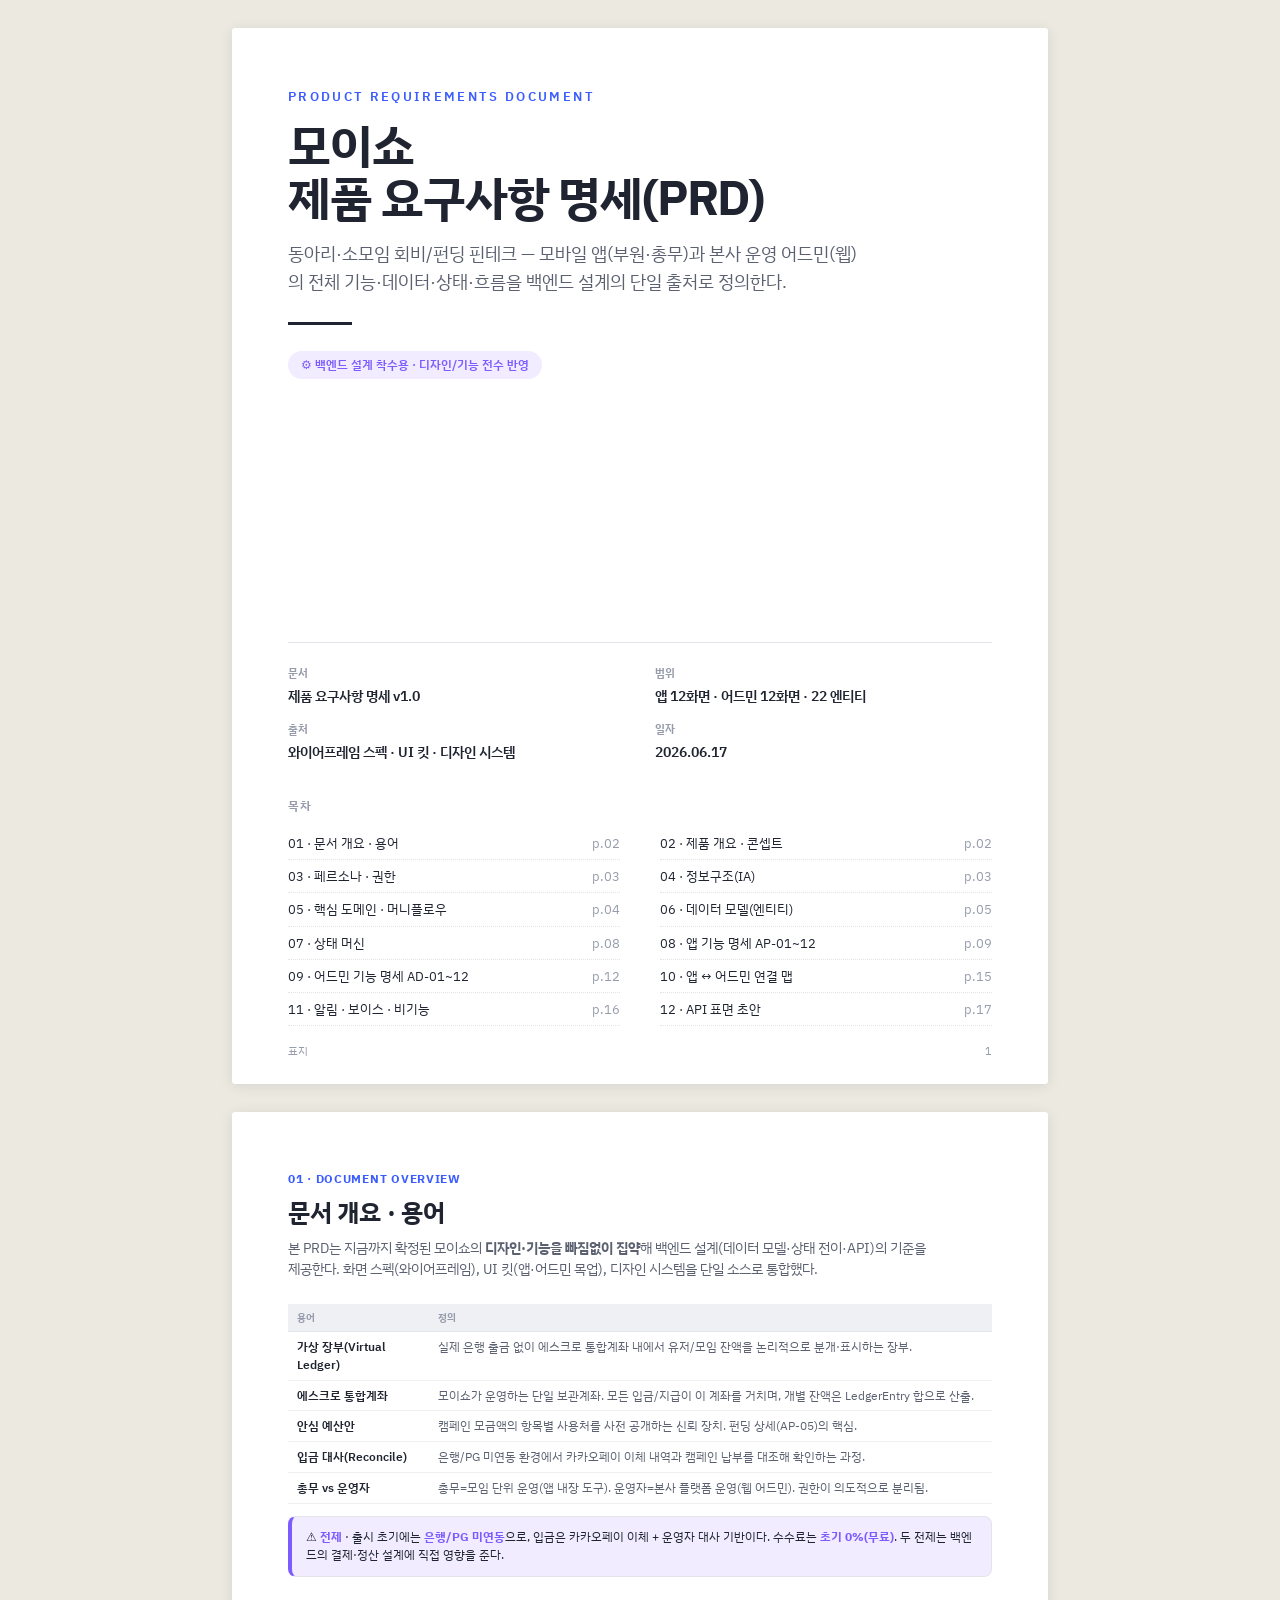
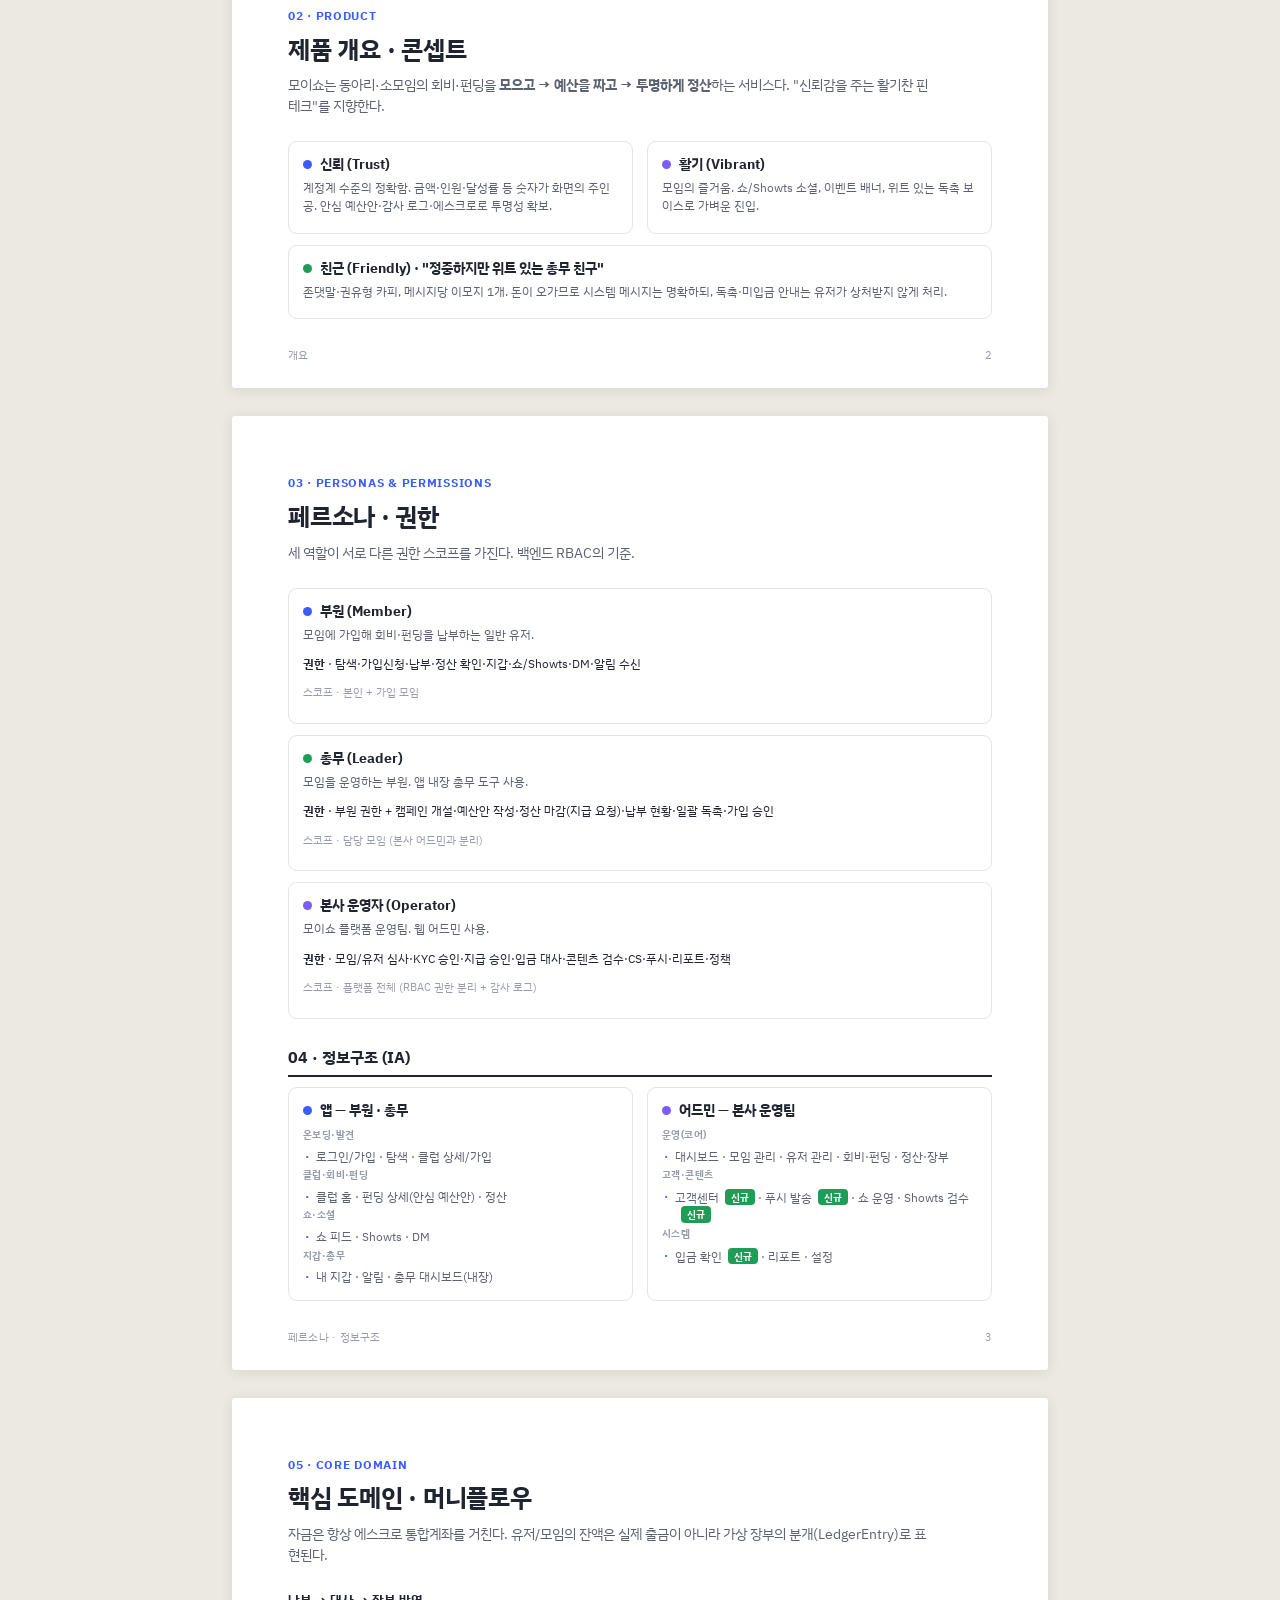
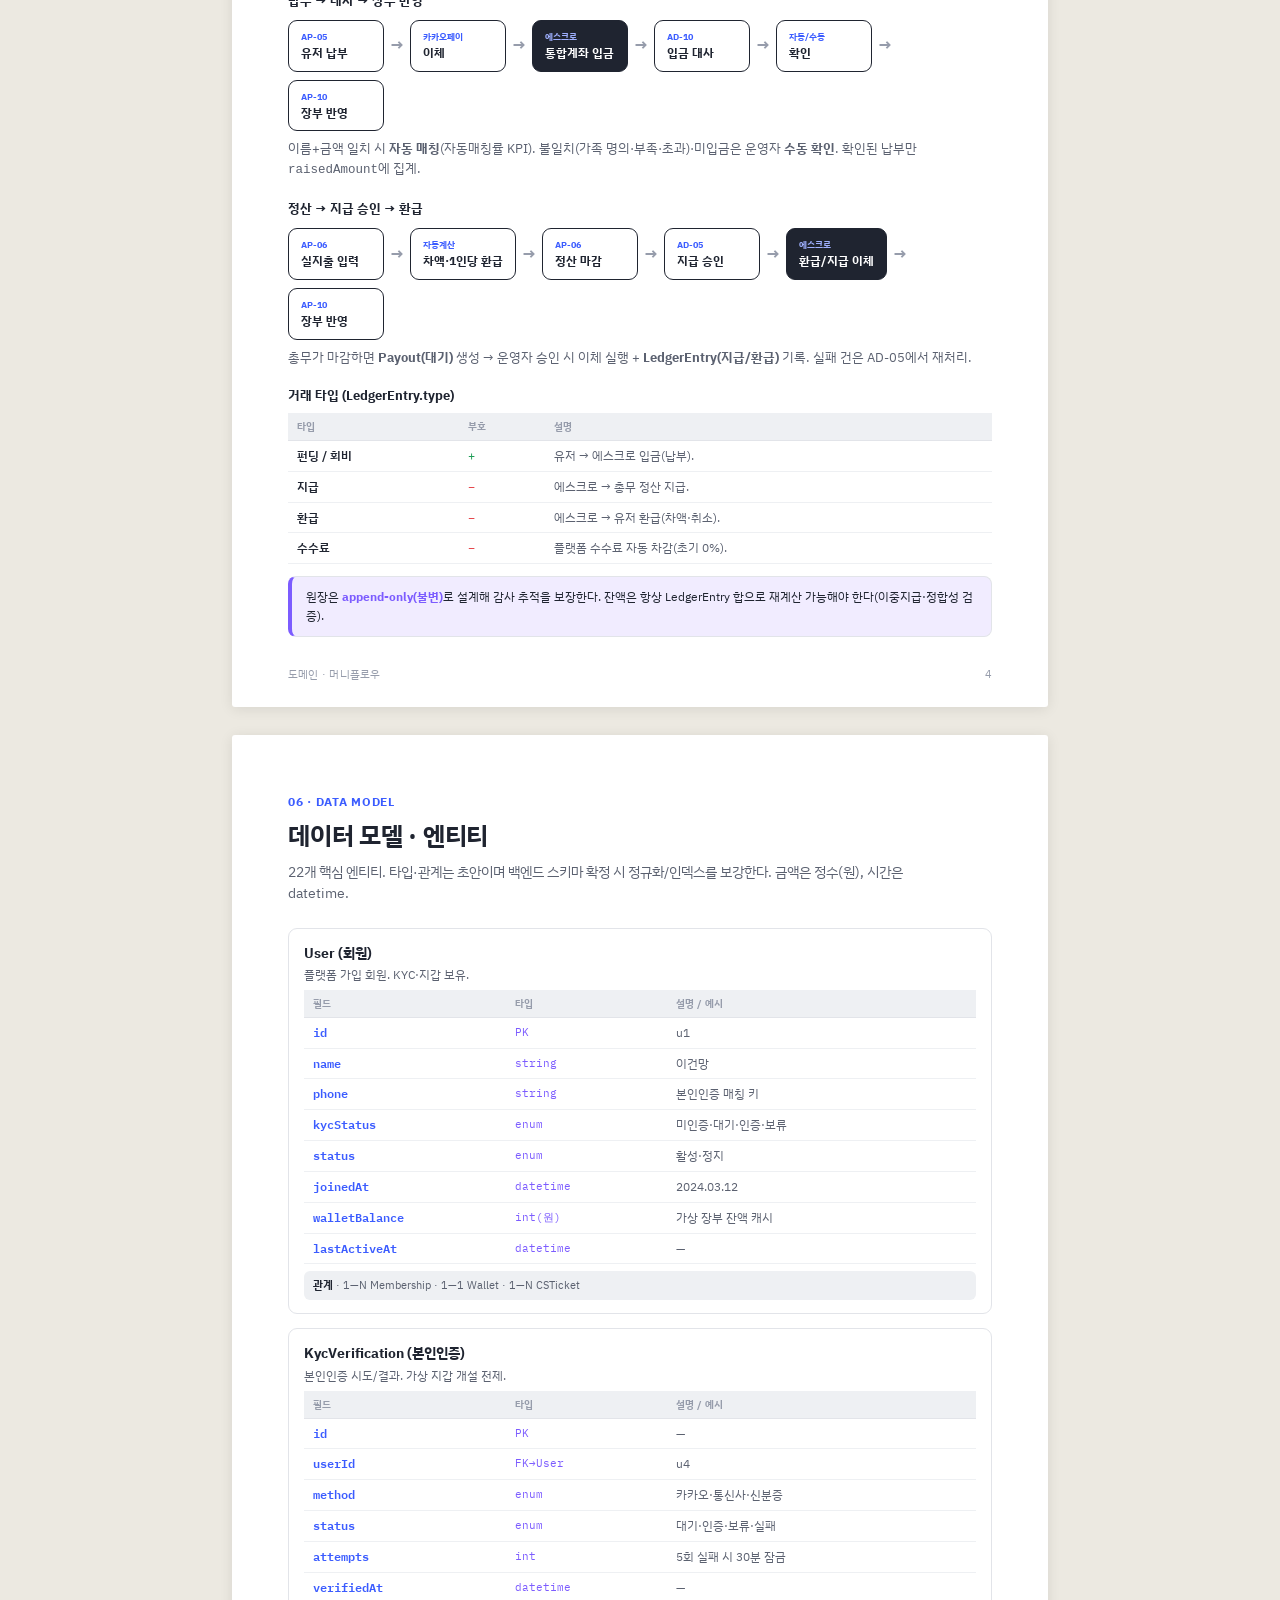
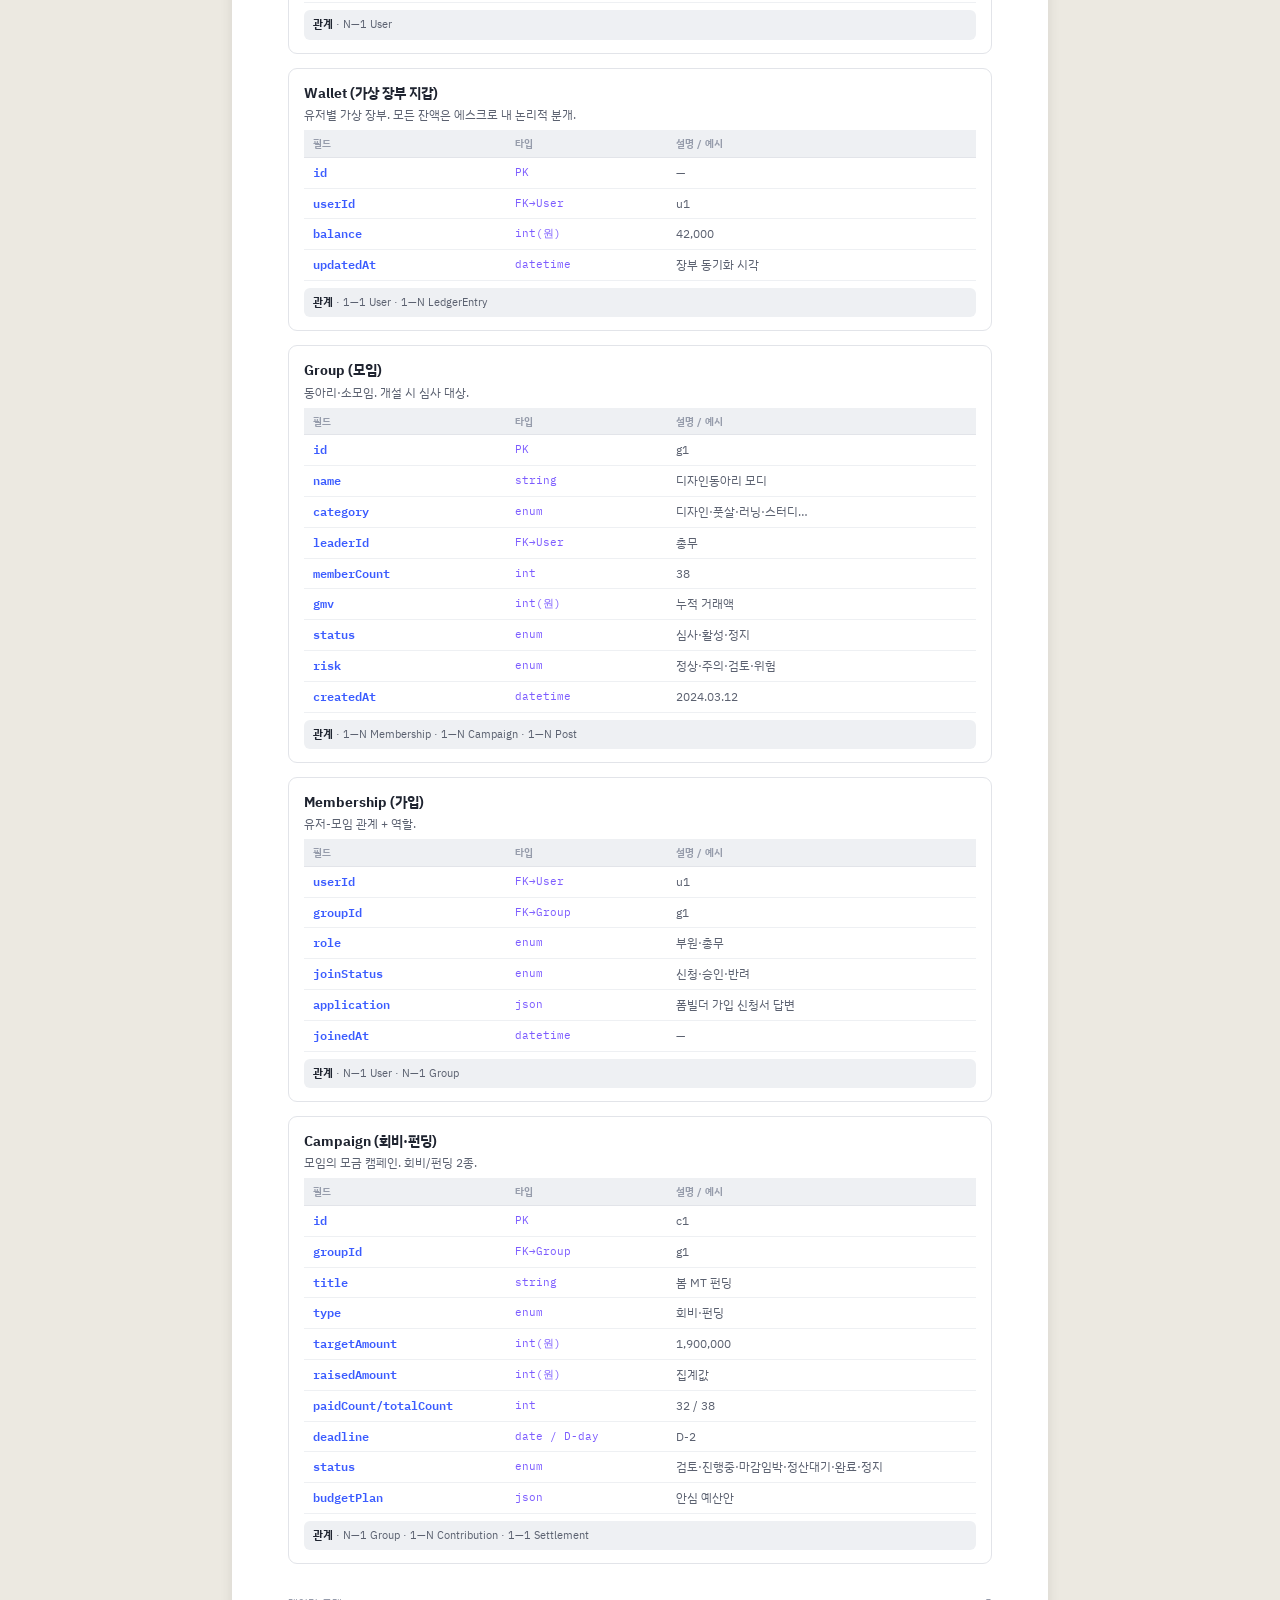
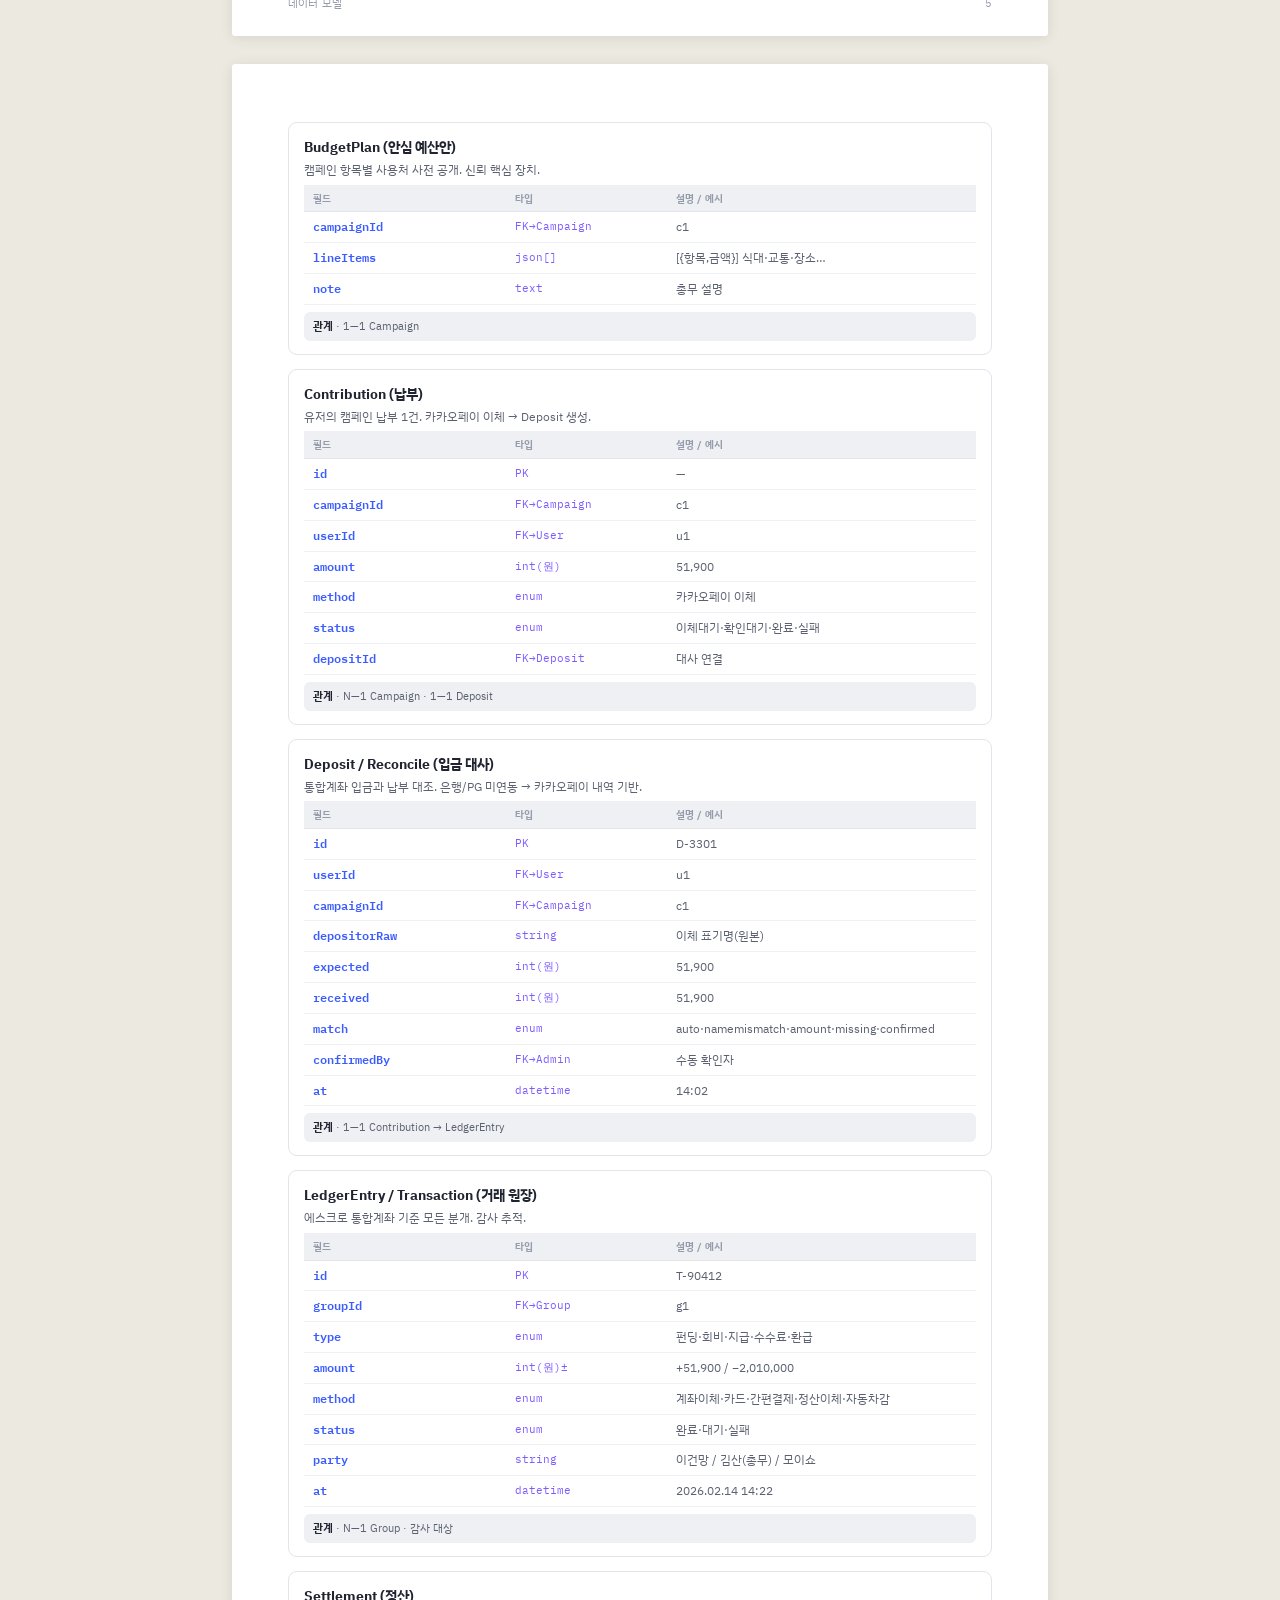
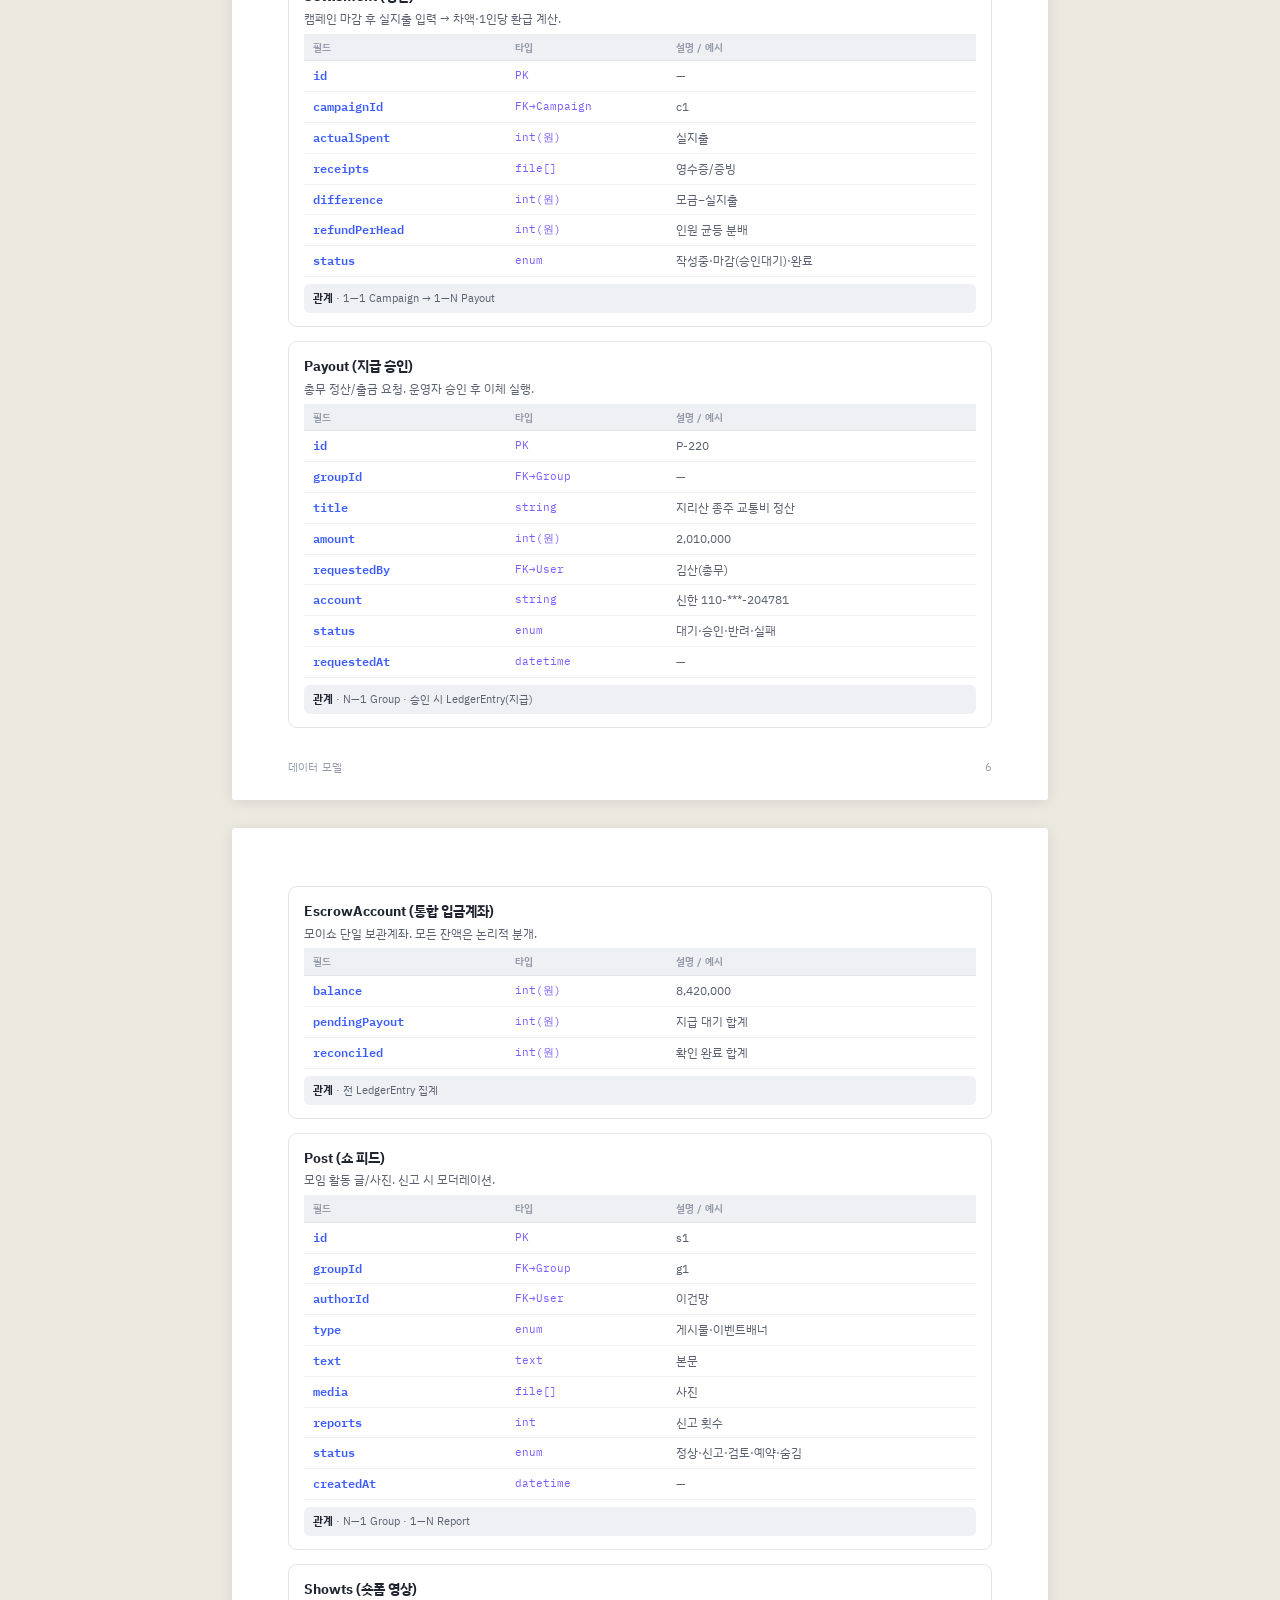
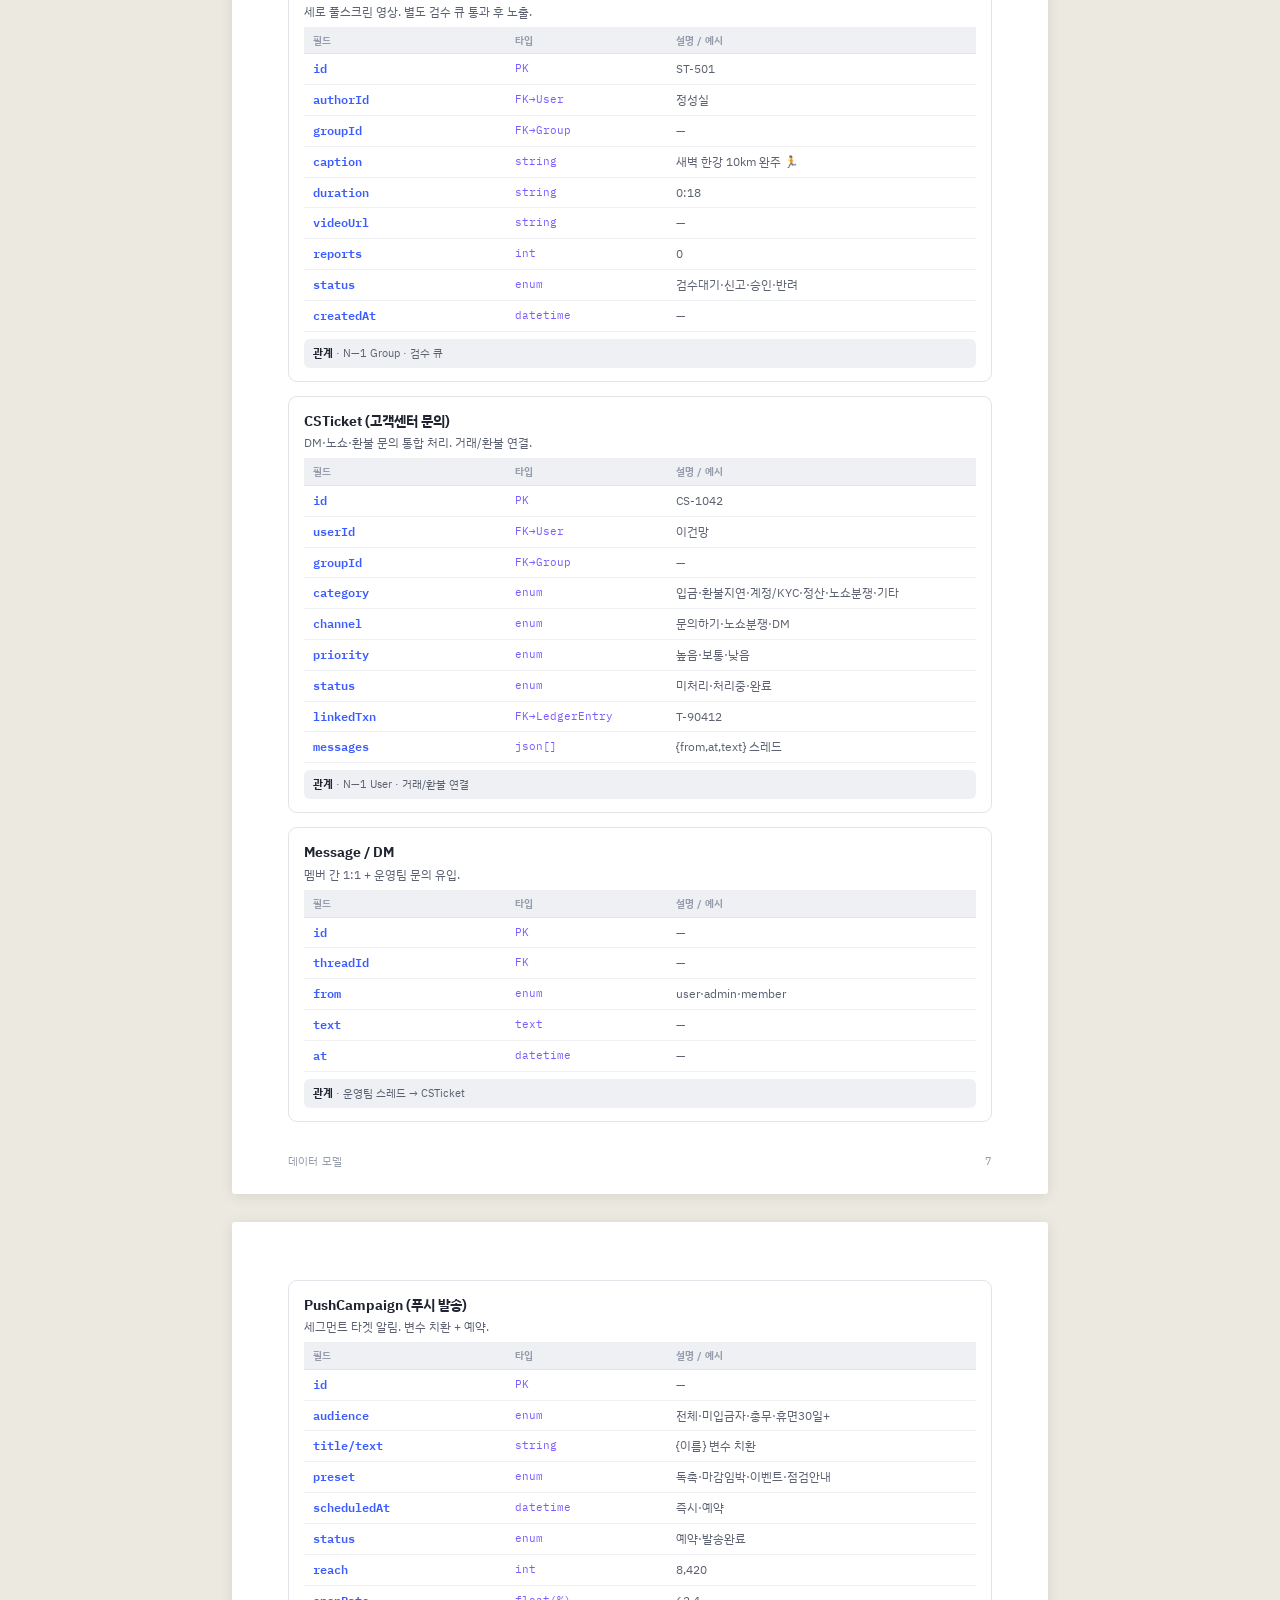
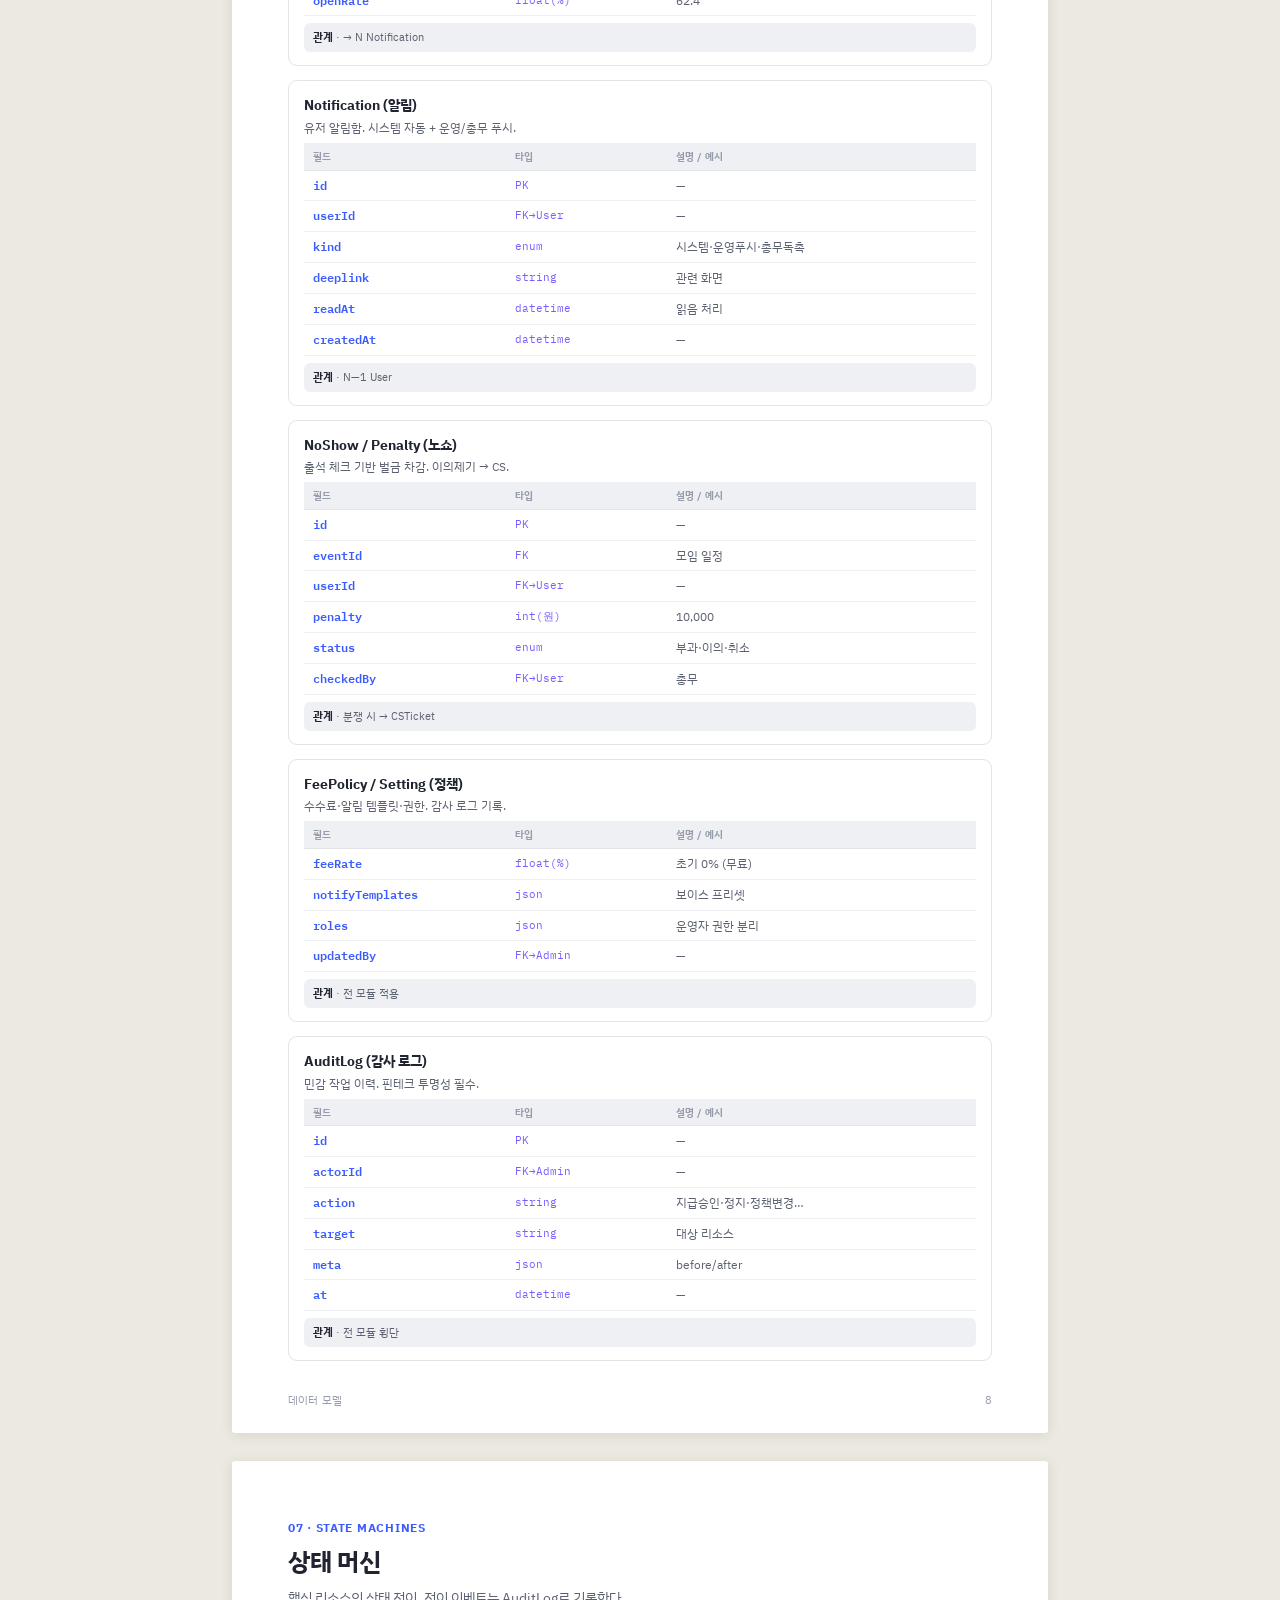
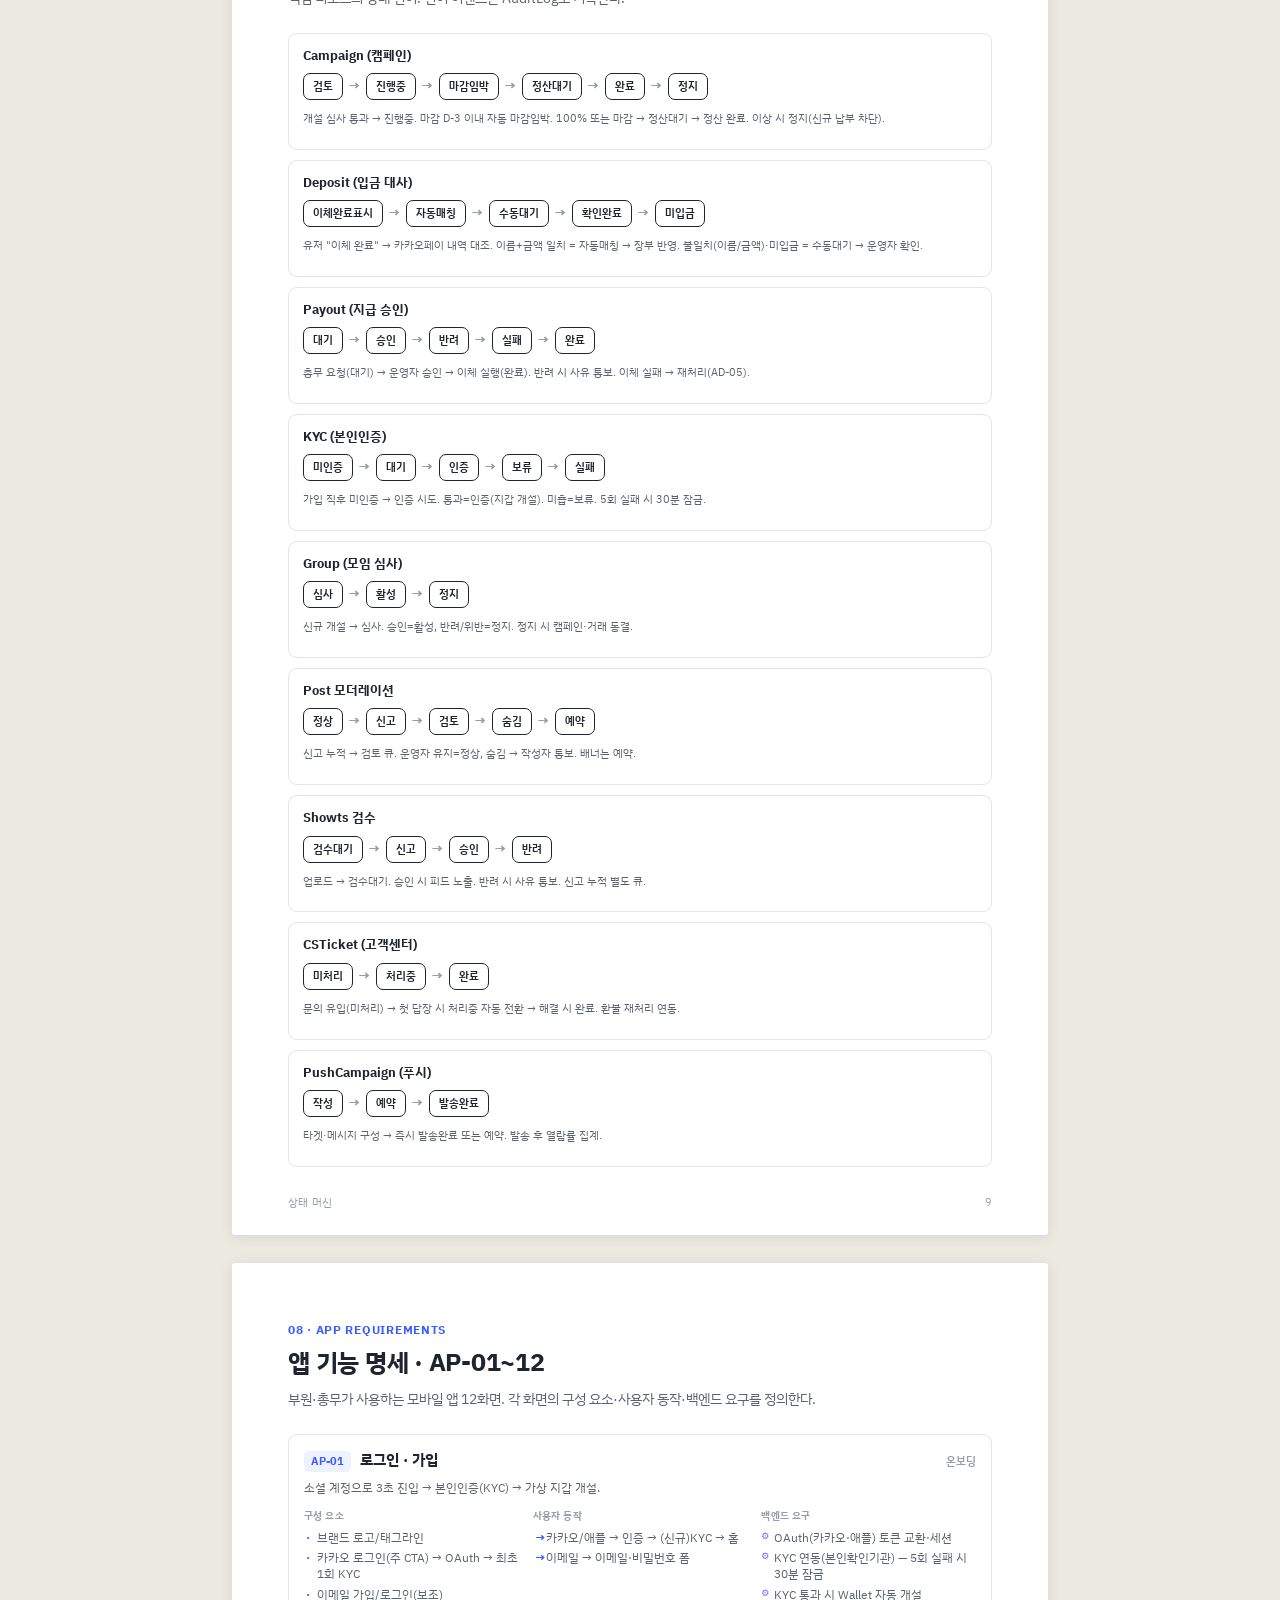
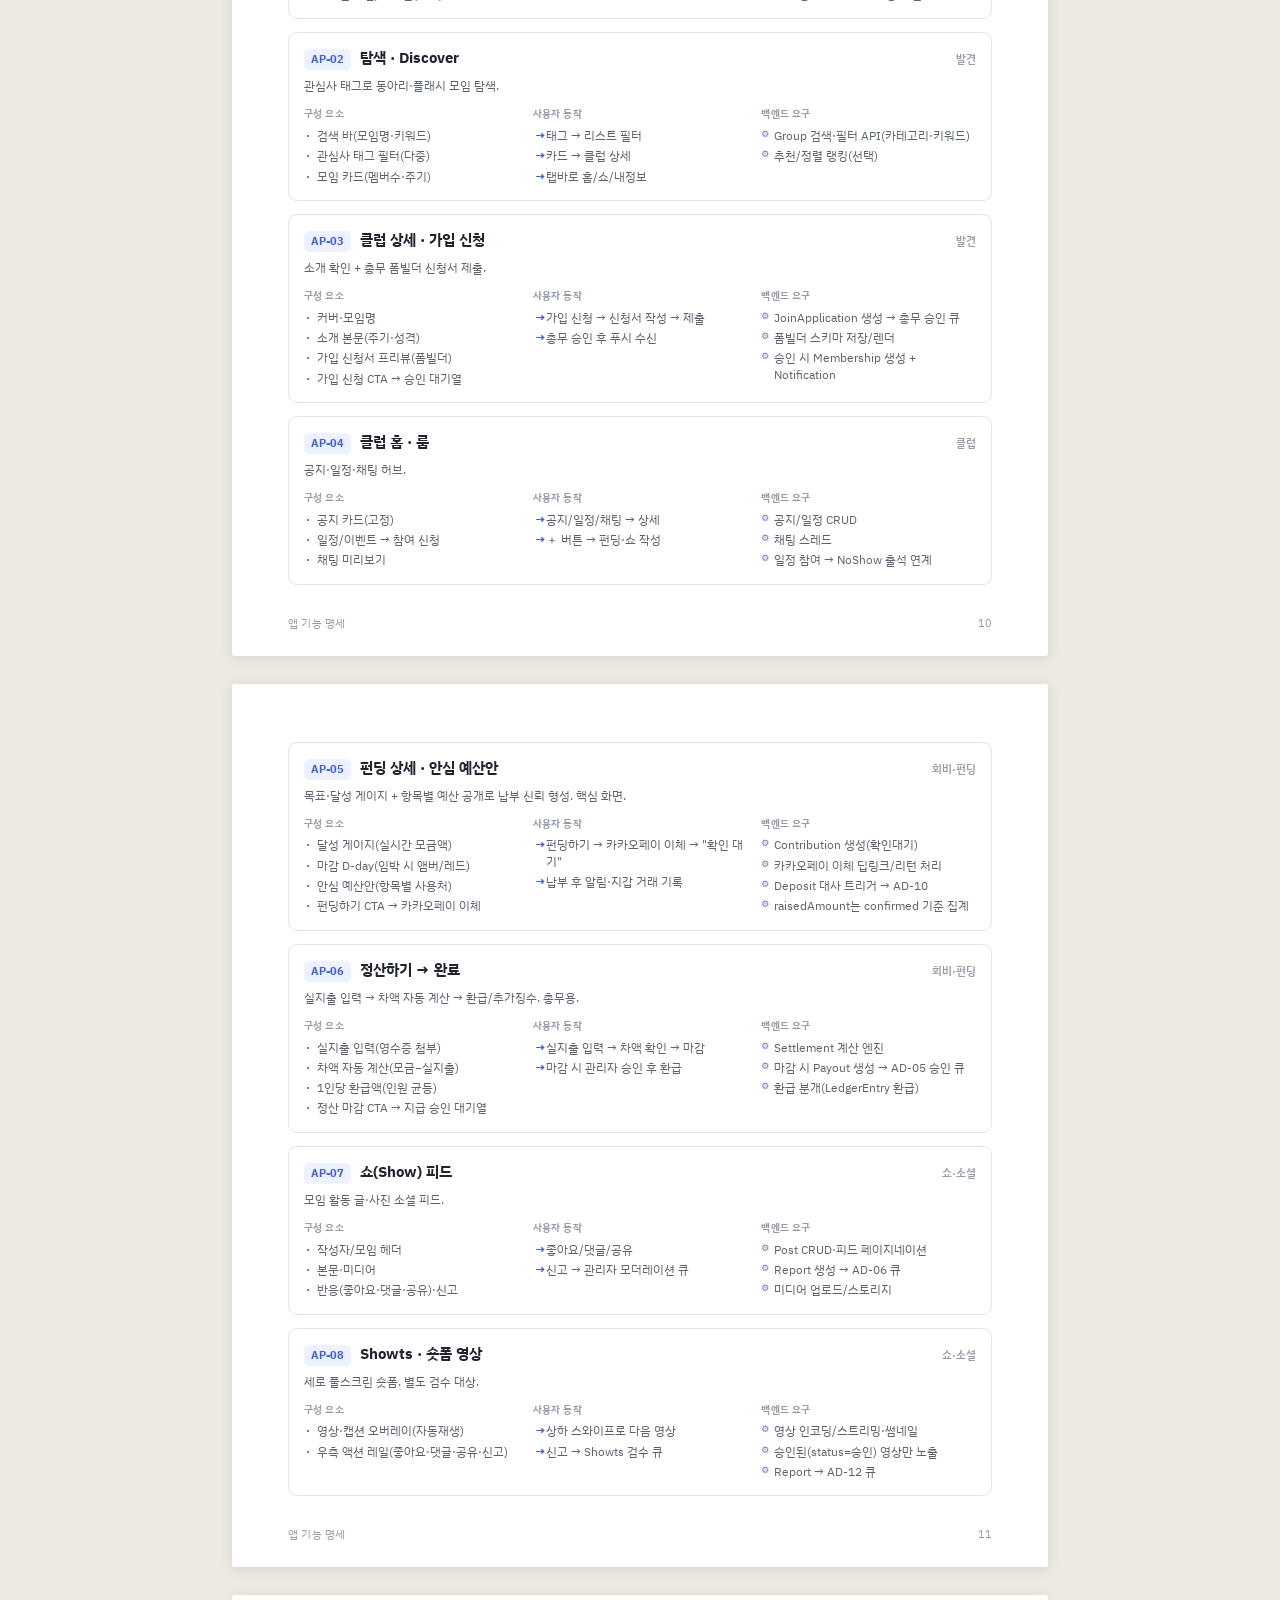
==== docs/01_PRD.html @ 8eb5d97e "chore: initial design handoff package for 모이쇼 - 디자인 토큰, 프로토타입(app/admin), spec - 설계 문서 5종 (PRD, 데이터정" ====
<!DOCTYPE html><html lang="ko"><head><meta charset="utf-8"><meta name="viewport" content="width=device-width, initial-scale=1"><title>모이쇼 — 제품 요구사항 명세(PRD)</title><link rel="preconnect" href="https://fonts.googleapis.com"><link rel="preconnect" href="https://fonts.gstatic.com" crossorigin><link href="https://fonts.googleapis.com/css2?family=IBM+Plex+Sans+KR:wght@400;500;600;700&family=IBM+Plex+Mono:wght@500;600&display=swap" rel="stylesheet"><style>
:root{--ink:#1f2430;--mut:#5b6170;--faint:#969cab;--line:#e2e4e9;--line2:#eef0f3;--paper:#ece9e1;--white:#fff;--ac:#3b5cff;--acsoft:#eef1ff;--pp:#7c5cff;--ppsoft:#f1ecff;--ok:#1f9d57;--oksoft:#e7f6ee;--warn:#c47f00;--warnsoft:#fdf3e2;--dang:#e5484d;--dangsoft:#fdecec;}
*{box-sizing:border-box;}
html,body{margin:0;}
body{background:var(--paper);color:var(--ink);font-family:"IBM Plex Sans KR",system-ui,sans-serif;-webkit-font-smoothing:antialiased;line-height:1.55;font-size:13.5px;}
.page{width:816px;margin:28px auto;background:var(--white);box-shadow:0 2px 14px rgba(0,0,0,.09);border-radius:3px;padding:58px 56px;position:relative;}
.pg-foot{position:absolute;bottom:24px;left:56px;font-size:11px;color:var(--faint);letter-spacing:.02em;}
.pg-num{position:absolute;bottom:24px;right:56px;font-size:11px;color:var(--faint);}
/* cover */
.cover{display:flex;flex-direction:column;min-height:940px;}
.cover .tagline{font-size:13px;letter-spacing:.18em;color:var(--ac);font-weight:600;text-transform:uppercase;}
.cover h1{font-size:48px;line-height:1.08;margin:14px 0 0;letter-spacing:-.025em;font-weight:700;}
.cover .sub{font-size:18px;color:var(--mut);margin-top:16px;max-width:580px;}
.cover .rule{height:3px;width:64px;background:var(--ink);margin:26px 0;}
.cover .pill{display:inline-flex;gap:7px;align-items:center;font-size:12px;font-weight:600;color:var(--pp);background:var(--ppsoft);border-radius:99px;padding:5px 13px;width:fit-content;}
.cover .meta{margin-top:auto;display:grid;grid-template-columns:repeat(2,1fr);gap:14px 30px;border-top:1px solid var(--line);padding-top:22px;}
.cover .meta b{display:block;font-size:11px;letter-spacing:.04em;color:var(--faint);text-transform:uppercase;margin-bottom:3px;}
.cover .meta span{font-size:14px;font-weight:600;}
.toc{margin-top:34px;}
.toc h3{font-size:12px;letter-spacing:.05em;text-transform:uppercase;color:var(--faint);margin:0 0 12px;}
.toc ol{margin:0;padding:0;list-style:none;display:grid;grid-template-columns:1fr 1fr;gap:0 40px;}
.toc li{display:flex;justify-content:space-between;gap:8px;padding:6px 0;border-bottom:1px dotted var(--line);font-size:13px;}
.toc li span:last-child{color:var(--faint);}
/* sections */
.doc-h{font-size:12px;letter-spacing:.06em;text-transform:uppercase;color:var(--ac);font-weight:700;margin:0 0 4px;}
.doc-t{font-size:25px;font-weight:700;margin:0 0 7px;letter-spacing:-.01em;}
.doc-lead{font-size:13.5px;color:var(--mut);margin:0 0 24px;max-width:640px;}
h2.sec{font-size:16px;font-weight:700;margin:26px 0 10px;padding-bottom:6px;border-bottom:2px solid var(--ink);}
h3.sub{font-size:13px;font-weight:700;margin:18px 0 8px;color:var(--ink);}
p.note{font-size:12.5px;color:var(--mut);margin:8px 0;}
.divider{border:none;border-top:1px solid var(--line);margin:0 0 24px;}
/* tables */
table{width:100%;border-collapse:collapse;font-size:11.5px;margin:8px 0 4px;}
th{background:var(--line2);color:var(--faint);font-size:9.5px;text-transform:uppercase;letter-spacing:.04em;text-align:left;padding:6px 9px;font-weight:700;border-bottom:1px solid var(--line);}
td{padding:6px 9px;border-bottom:1px solid var(--line2);color:var(--mut);vertical-align:top;}
td b{color:var(--ink);font-weight:600;}
td.k{font-family:"IBM Plex Mono","SFMono-Regular",monospace;color:var(--ac);font-weight:600;white-space:nowrap;}
td.ty{font-family:"IBM Plex Mono",monospace;color:var(--pp);font-size:10.5px;white-space:nowrap;}
/* entity card */
.ent{border:1px solid var(--line);border-radius:9px;padding:13px 15px;margin-bottom:14px;break-inside:avoid;}
.ent-h{display:flex;align-items:baseline;gap:9px;margin-bottom:3px;}
.ent-h h4{margin:0;font-size:14px;font-weight:700;}
.ent-d{font-size:11.5px;color:var(--mut);margin:0 0 6px;}
.ent table{margin:4px 0 0;}
.ent .rel{font-size:11px;color:var(--mut);margin-top:7px;background:var(--line2);border-radius:6px;padding:6px 9px;}
.ent .rel b{color:var(--ink);}
/* screen spec */
.scr{border:1px solid var(--line);border-radius:9px;padding:13px 15px;margin-bottom:13px;break-inside:avoid;}
.scr-h{display:flex;align-items:baseline;gap:9px;flex-wrap:wrap;}
.scr-id{font-size:11px;font-weight:700;color:var(--ac);background:var(--acsoft);border-radius:5px;padding:2px 7px;white-space:nowrap;}
.scr-id.ad{color:var(--pp);background:var(--ppsoft);}
.scr-h h4{margin:0;font-size:15px;font-weight:700;}
.scr-grp{font-size:10.5px;color:var(--faint);font-weight:600;margin-left:auto;}
.scr-grp.new{color:#fff;background:var(--ok);border-radius:4px;padding:1px 6px;}
.scr-p{font-size:12px;color:var(--mut);margin:7px 0 11px;line-height:1.5;}
.scr-cols{display:grid;grid-template-columns:1fr 1fr;gap:14px;}
.scr-cols.three{grid-template-columns:1fr 1fr 1fr;}
.scr-lab{font-size:9.5px;font-weight:700;letter-spacing:.04em;text-transform:uppercase;color:var(--faint);margin:0 0 5px;}
ul.tight{margin:0;padding:0;list-style:none;}
ul.tight li{font-size:11.5px;color:var(--mut);padding:2px 0 2px 13px;position:relative;line-height:1.42;}
ul.tight li::before{content:"·";position:absolute;left:2px;color:var(--ac);font-weight:700;}
ul.tight.be li::before{content:"⚙";left:0;font-size:9px;color:var(--pp);}
ul.tight.act li::before{content:"→";color:var(--ac);font-weight:700;}
/* persona / machine */
.pcard{border:1px solid var(--line);border-radius:9px;padding:12px 14px;margin-bottom:11px;break-inside:avoid;}
.pcard h4{margin:0 0 4px;font-size:13.5px;display:flex;align-items:center;gap:8px;}
.pcard h4 .dot{width:9px;height:9px;border-radius:50%;}
.pcard .who{font-size:11.5px;color:var(--mut);margin:0 0 6px;}
.pcard .can{font-size:11.5px;color:var(--ink);}
.pcard .scope{font-size:10.5px;color:var(--faint);margin-top:4px;}
.mac{border:1px solid var(--line);border-radius:9px;padding:11px 14px;margin-bottom:10px;break-inside:avoid;}
.mac h4{margin:0 0 8px;font-size:13px;}
.states{display:flex;flex-wrap:wrap;align-items:center;gap:5px;margin-bottom:7px;}
.state{font-size:11px;font-weight:600;border:1.5px solid var(--ink);border-radius:7px;padding:4px 9px;background:#fff;}
.arr{color:var(--faint);font-weight:700;}
.mac .mn{font-size:11px;color:var(--mut);line-height:1.45;}
/* money flow */
.flow{display:flex;flex-wrap:wrap;align-items:stretch;gap:8px 0;margin:10px 0 6px;}
.fstep{border:1.5px solid var(--ink);border-radius:9px;padding:9px 12px;min-width:96px;background:#fff;display:flex;flex-direction:column;justify-content:center;}
.fstep .fl{font-size:9px;color:var(--ac);font-weight:700;}
.fstep b{font-size:11.5px;}
.fstep.acc{background:var(--ink);color:#fff;}.fstep.acc .fl{color:#9fb0ff;}
.farr{display:flex;align-items:center;color:var(--faint);font-size:16px;padding:0 6px;font-weight:700;}
/* conn map */
.conn{display:grid;grid-template-columns:1fr 64px 1fr;align-items:center;gap:7px;margin-bottom:8px;}
.conn-a,.conn-b{border:1.5px solid var(--ink);border-radius:8px;padding:9px 11px;font-size:11.5px;font-weight:600;}
.conn-a{border-left:5px solid var(--ac);}.conn-b{border-left:5px solid var(--pp);}
.conn-x{text-align:center;color:var(--faint);font-weight:700;font-size:11px;}
.conn-note{grid-column:1/-1;font-size:10px;color:var(--faint);margin:-4px 0 4px 4px;}
.cols2{columns:2;column-gap:26px;}
.api{font-family:"IBM Plex Mono",monospace;font-size:11px;}
.api .m{display:inline-block;font-weight:700;width:46px;}
.api .get{color:var(--ok);}.api .post{color:var(--ac);}.api .patch{color:var(--warn);}.api .del{color:var(--dang);}
.callout{border:1px solid var(--line);border-left:4px solid var(--pp);background:var(--ppsoft);border-radius:8px;padding:11px 14px;font-size:12px;color:var(--ink);margin:12px 0;}
.callout b{color:var(--pp);}
.tag{display:inline-block;font-size:10px;font-weight:700;color:#fff;background:var(--ok);border-radius:4px;padding:1px 6px;margin-left:6px;vertical-align:1px;}
@media print{body{background:none;}.page{width:auto;margin:0;box-shadow:none;border-radius:0;padding:0;}.pg-foot,.pg-num{display:none;}.page+.page{break-before:page;}.ent,.scr,.pcard,.mac,.conn,tr{break-inside:avoid;}*{print-color-adjust:exact;-webkit-print-color-adjust:exact;}}
@page{margin:0.7in;}
</style></head><body><div class="page"><span class="pg-foot">표지</span><div class="cover">
<div class="tagline">Product Requirements Document</div>
<h1>모이쇼<br>제품 요구사항 명세(PRD)</h1>
<div class="sub">동아리·소모임 회비/펀딩 핀테크 — 모바일 앱(부원·총무)과 본사 운영 어드민(웹)의 전체 기능·데이터·상태·흐름을 백엔드 설계의 단일 출처로 정의한다.</div>
<div class="rule"></div>
<div class="pill">⚙ 백엔드 설계 착수용 · 디자인/기능 전수 반영</div>
<div class="meta">
<div><b>문서</b><span>제품 요구사항 명세 v1.0</span></div>
<div><b>범위</b><span>앱 12화면 · 어드민 12화면 · 22 엔티티</span></div>
<div><b>출처</b><span>와이어프레임 스펙 · UI 킷 · 디자인 시스템</span></div>
<div><b>일자</b><span>2026.06.17</span></div>
</div>
<div class="toc"><h3>목차</h3><ol>
<li><span>01 · 문서 개요 · 용어</span><span>p.02</span></li>
<li><span>02 · 제품 개요 · 콘셉트</span><span>p.02</span></li>
<li><span>03 · 페르소나 · 권한</span><span>p.03</span></li>
<li><span>04 · 정보구조(IA)</span><span>p.03</span></li>
<li><span>05 · 핵심 도메인 · 머니플로우</span><span>p.04</span></li>
<li><span>06 · 데이터 모델(엔티티)</span><span>p.05</span></li>
<li><span>07 · 상태 머신</span><span>p.08</span></li>
<li><span>08 · 앱 기능 명세 AP-01~12</span><span>p.09</span></li>
<li><span>09 · 어드민 기능 명세 AD-01~12</span><span>p.12</span></li>
<li><span>10 · 앱 ↔ 어드민 연결 맵</span><span>p.15</span></li>
<li><span>11 · 알림 · 보이스 · 비기능</span><span>p.16</span></li>
<li><span>12 · API 표면 초안</span><span>p.17</span></li>
</ol></div>
</div><span class="pg-num">1</span></div><div class="page"><span class="pg-foot">개요</span>
<div class="doc-h">01 · Document Overview</div><div class="doc-t">문서 개요 · 용어</div>
<p class="doc-lead">본 PRD는 지금까지 확정된 모이쇼의 <b>디자인·기능을 빠짐없이 집약</b>해 백엔드 설계(데이터 모델·상태 전이·API)의 기준을 제공한다. 화면 스펙(와이어프레임), UI 킷(앱·어드민 목업), 디자인 시스템을 단일 소스로 통합했다.</p>
<table><thead><tr><th style="width:20%">용어</th><th>정의</th></tr></thead><tbody>
<tr><td><b>가상 장부(Virtual Ledger)</b></td><td>실제 은행 출금 없이 에스크로 통합계좌 내에서 유저/모임 잔액을 논리적으로 분개·표시하는 장부.</td></tr>
<tr><td><b>에스크로 통합계좌</b></td><td>모이쇼가 운영하는 단일 보관계좌. 모든 입금/지급이 이 계좌를 거치며, 개별 잔액은 LedgerEntry 합으로 산출.</td></tr>
<tr><td><b>안심 예산안</b></td><td>캠페인 모금액의 항목별 사용처를 사전 공개하는 신뢰 장치. 펀딩 상세(AP-05)의 핵심.</td></tr>
<tr><td><b>입금 대사(Reconcile)</b></td><td>은행/PG 미연동 환경에서 카카오페이 이체 내역과 캠페인 납부를 대조해 확인하는 과정.</td></tr>
<tr><td><b>총무 vs 운영자</b></td><td>총무=모임 단위 운영(앱 내장 도구). 운영자=본사 플랫폼 운영(웹 어드민). 권한이 의도적으로 분리됨.</td></tr>
</tbody></table>
<div class="callout">⚠ <b>전제</b> · 출시 초기에는 <b>은행/PG 미연동</b>으로, 입금은 카카오페이 이체 + 운영자 대사 기반이다. 수수료는 <b>초기 0%(무료)</b>. 두 전제는 백엔드의 결제·정산 설계에 직접 영향을 준다.</div>

<div class="doc-h" style="margin-top:30px">02 · Product</div><div class="doc-t">제품 개요 · 콘셉트</div>
<p class="doc-lead">모이쇼는 동아리·소모임의 회비·펀딩을 <b>모으고 → 예산을 짜고 → 투명하게 정산</b>하는 서비스다. "신뢰감을 주는 활기찬 핀테크"를 지향한다.</p>
<div class="scr-cols">
<div class="pcard"><h4><span class="dot" style="background:var(--ac)"></span>신뢰 (Trust)</h4><p class="who">계정계 수준의 정확함. 금액·인원·달성률 등 숫자가 화면의 주인공. 안심 예산안·감사 로그·에스크로로 투명성 확보.</p></div>
<div class="pcard"><h4><span class="dot" style="background:var(--pp)"></span>활기 (Vibrant)</h4><p class="who">모임의 즐거움. 쇼/Showts 소셜, 이벤트 배너, 위트 있는 독촉 보이스로 가벼운 진입.</p></div>
</div>
<div class="pcard"><h4><span class="dot" style="background:var(--ok)"></span>친근 (Friendly) · "정중하지만 위트 있는 총무 친구"</h4><p class="who">존댓말·권유형 카피, 메시지당 이모지 1개. 돈이 오가므로 시스템 메시지는 명확하되, 독촉·미입금 안내는 유저가 상처받지 않게 처리.</p></div>
<span class="pg-num">2</span></div><div class="page"><span class="pg-foot">페르소나 · 정보구조</span>
<div class="doc-h">03 · Personas & Permissions</div><div class="doc-t">페르소나 · 권한</div>
<p class="doc-lead">세 역할이 서로 다른 권한 스코프를 가진다. 백엔드 RBAC의 기준.</p>
<div class="pcard"><h4><span class="dot" style="background:var(--ac)"></span>부원 (Member)</h4><p class="who">모임에 가입해 회비·펀딩을 납부하는 일반 유저.</p><p class="can"><b>권한</b> · 탐색·가입신청·납부·정산 확인·지갑·쇼/Showts·DM·알림 수신</p><p class="scope">스코프 · 본인 + 가입 모임</p></div><div class="pcard"><h4><span class="dot" style="background:var(--ok)"></span>총무 (Leader)</h4><p class="who">모임을 운영하는 부원. 앱 내장 총무 도구 사용.</p><p class="can"><b>권한</b> · 부원 권한 + 캠페인 개설·예산안 작성·정산 마감(지급 요청)·납부 현황·일괄 독촉·가입 승인</p><p class="scope">스코프 · 담당 모임 (본사 어드민과 분리)</p></div><div class="pcard"><h4><span class="dot" style="background:var(--pp)"></span>본사 운영자 (Operator)</h4><p class="who">모이쇼 플랫폼 운영팀. 웹 어드민 사용.</p><p class="can"><b>권한</b> · 모임/유저 심사·KYC 승인·지급 승인·입금 대사·콘텐츠 검수·CS·푸시·리포트·정책</p><p class="scope">스코프 · 플랫폼 전체 (RBAC 권한 분리 + 감사 로그)</p></div>

<h2 class="sec">04 · 정보구조 (IA)</h2>
<div class="scr-cols">
<div class="pcard"><h4><span class="dot" style="background:var(--ac)"></span>앱 — 부원 · 총무</h4>
<p class="scr-lab" style="margin-top:6px">온보딩·발견</p><ul class="tight"><li>로그인/가입 · 탐색 · 클럽 상세/가입</li></ul>
<p class="scr-lab">클럽·회비·펀딩</p><ul class="tight"><li>클럽 홈 · 펀딩 상세(안심 예산안) · 정산</li></ul>
<p class="scr-lab">쇼·소셜</p><ul class="tight"><li>쇼 피드 · Showts · DM</li></ul>
<p class="scr-lab">지갑·총무</p><ul class="tight"><li>내 지갑 · 알림 · 총무 대시보드(내장)</li></ul></div>
<div class="pcard"><h4><span class="dot" style="background:var(--pp)"></span>어드민 — 본사 운영팀</h4>
<p class="scr-lab" style="margin-top:6px">운영(코어)</p><ul class="tight"><li>대시보드 · 모임 관리 · 유저 관리 · 회비·펀딩 · 정산·장부</li></ul>
<p class="scr-lab">고객·콘텐츠</p><ul class="tight"><li>고객센터<span class="tag">신규</span> · 푸시 발송<span class="tag">신규</span> · 쇼 운영 · Showts 검수<span class="tag">신규</span></li></ul>
<p class="scr-lab">시스템</p><ul class="tight"><li>입금 확인<span class="tag">신규</span> · 리포트 · 설정</li></ul></div>
</div>
<span class="pg-num">3</span></div><div class="page"><span class="pg-foot">도메인 · 머니플로우</span>
<div class="doc-h">05 · Core Domain</div><div class="doc-t">핵심 도메인 · 머니플로우</div>
<p class="doc-lead">자금은 항상 에스크로 통합계좌를 거친다. 유저/모임의 잔액은 실제 출금이 아니라 가상 장부의 분개(LedgerEntry)로 표현된다.</p>
<h3 class="sub">납부 → 대사 → 장부 반영</h3>
<div class="flow">
<div class="fstep"><span class="fl">AP-05</span><b>유저 납부</b></div><div class="farr">→</div>
<div class="fstep"><span class="fl">카카오페이</span><b>이체</b></div><div class="farr">→</div>
<div class="fstep acc"><span class="fl">에스크로</span><b>통합계좌 입금</b></div><div class="farr">→</div>
<div class="fstep"><span class="fl">AD-10</span><b>입금 대사</b></div><div class="farr">→</div>
<div class="fstep"><span class="fl">자동/수동</span><b>확인</b></div><div class="farr">→</div>
<div class="fstep"><span class="fl">AP-10</span><b>장부 반영</b></div>
</div>
<p class="note">이름+금액 일치 시 <b>자동 매칭</b>(자동매칭률 KPI). 불일치(가족 명의·부족·초과)·미입금은 운영자 <b>수동 확인</b>. 확인된 납부만 <code>raisedAmount</code>에 집계.</p>
<h3 class="sub">정산 → 지급 승인 → 환급</h3>
<div class="flow">
<div class="fstep"><span class="fl">AP-06</span><b>실지출 입력</b></div><div class="farr">→</div>
<div class="fstep"><span class="fl">자동계산</span><b>차액·1인당 환급</b></div><div class="farr">→</div>
<div class="fstep"><span class="fl">AP-06</span><b>정산 마감</b></div><div class="farr">→</div>
<div class="fstep"><span class="fl">AD-05</span><b>지급 승인</b></div><div class="farr">→</div>
<div class="fstep acc"><span class="fl">에스크로</span><b>환급/지급 이체</b></div><div class="farr">→</div>
<div class="fstep"><span class="fl">AP-10</span><b>장부 반영</b></div>
</div>
<p class="note">총무가 마감하면 <b>Payout(대기)</b> 생성 → 운영자 승인 시 이체 실행 + <b>LedgerEntry(지급/환급)</b> 기록. 실패 건은 AD-05에서 재처리.</p>
<h3 class="sub">거래 타입 (LedgerEntry.type)</h3>
<table><thead><tr><th>타입</th><th>부호</th><th>설명</th></tr></thead><tbody>
<tr><td><b>펀딩 / 회비</b></td><td style="color:var(--ok)">+</td><td>유저 → 에스크로 입금(납부).</td></tr>
<tr><td><b>지급</b></td><td style="color:var(--dang)">−</td><td>에스크로 → 총무 정산 지급.</td></tr>
<tr><td><b>환급</b></td><td style="color:var(--dang)">−</td><td>에스크로 → 유저 환급(차액·취소).</td></tr>
<tr><td><b>수수료</b></td><td style="color:var(--dang)">−</td><td>플랫폼 수수료 자동 차감(초기 0%).</td></tr>
</tbody></table>
<div class="callout">원장은 <b>append-only(불변)</b>로 설계해 감사 추적을 보장한다. 잔액은 항상 LedgerEntry 합으로 재계산 가능해야 한다(이중지급·정합성 검증).</div>
<span class="pg-num">4</span></div><div class="page"><span class="pg-foot">데이터 모델</span><div class="doc-h">06 · Data Model</div><div class="doc-t">데이터 모델 · 엔티티</div><p class="doc-lead">22개 핵심 엔티티. 타입·관계는 초안이며 백엔드 스키마 확정 시 정규화/인덱스를 보강한다. 금액은 정수(원), 시간은 datetime.</p><div class="ent"><div class="ent-h"><h4>User (회원)</h4></div><p class="ent-d">플랫폼 가입 회원. KYC·지갑 보유.</p>
  <table><thead><tr><th style="width:30%">필드</th><th style="width:24%">타입</th><th>설명 / 예시</th></tr></thead><tbody>
  <tr><td class="k">id</td><td class="ty">PK</td><td>u1</td></tr><tr><td class="k">name</td><td class="ty">string</td><td>이건망</td></tr><tr><td class="k">phone</td><td class="ty">string</td><td>본인인증 매칭 키</td></tr><tr><td class="k">kycStatus</td><td class="ty">enum</td><td>미인증·대기·인증·보류</td></tr><tr><td class="k">status</td><td class="ty">enum</td><td>활성·정지</td></tr><tr><td class="k">joinedAt</td><td class="ty">datetime</td><td>2024.03.12</td></tr><tr><td class="k">walletBalance</td><td class="ty">int(원)</td><td>가상 장부 잔액 캐시</td></tr><tr><td class="k">lastActiveAt</td><td class="ty">datetime</td><td>—</td></tr>
  </tbody></table><div class="rel"><b>관계</b> · 1—N Membership · 1—1 Wallet · 1—N CSTicket</div></div><div class="ent"><div class="ent-h"><h4>KycVerification (본인인증)</h4></div><p class="ent-d">본인인증 시도/결과. 가상 지갑 개설 전제.</p>
  <table><thead><tr><th style="width:30%">필드</th><th style="width:24%">타입</th><th>설명 / 예시</th></tr></thead><tbody>
  <tr><td class="k">id</td><td class="ty">PK</td><td>—</td></tr><tr><td class="k">userId</td><td class="ty">FK→User</td><td>u4</td></tr><tr><td class="k">method</td><td class="ty">enum</td><td>카카오·통신사·신분증</td></tr><tr><td class="k">status</td><td class="ty">enum</td><td>대기·인증·보류·실패</td></tr><tr><td class="k">attempts</td><td class="ty">int</td><td>5회 실패 시 30분 잠금</td></tr><tr><td class="k">verifiedAt</td><td class="ty">datetime</td><td>—</td></tr>
  </tbody></table><div class="rel"><b>관계</b> · N—1 User</div></div><div class="ent"><div class="ent-h"><h4>Wallet (가상 장부 지갑)</h4></div><p class="ent-d">유저별 가상 장부. 모든 잔액은 에스크로 내 논리적 분개.</p>
  <table><thead><tr><th style="width:30%">필드</th><th style="width:24%">타입</th><th>설명 / 예시</th></tr></thead><tbody>
  <tr><td class="k">id</td><td class="ty">PK</td><td>—</td></tr><tr><td class="k">userId</td><td class="ty">FK→User</td><td>u1</td></tr><tr><td class="k">balance</td><td class="ty">int(원)</td><td>42,000</td></tr><tr><td class="k">updatedAt</td><td class="ty">datetime</td><td>장부 동기화 시각</td></tr>
  </tbody></table><div class="rel"><b>관계</b> · 1—1 User · 1—N LedgerEntry</div></div><div class="ent"><div class="ent-h"><h4>Group (모임)</h4></div><p class="ent-d">동아리·소모임. 개설 시 심사 대상.</p>
  <table><thead><tr><th style="width:30%">필드</th><th style="width:24%">타입</th><th>설명 / 예시</th></tr></thead><tbody>
  <tr><td class="k">id</td><td class="ty">PK</td><td>g1</td></tr><tr><td class="k">name</td><td class="ty">string</td><td>디자인동아리 모디</td></tr><tr><td class="k">category</td><td class="ty">enum</td><td>디자인·풋살·러닝·스터디…</td></tr><tr><td class="k">leaderId</td><td class="ty">FK→User</td><td>총무</td></tr><tr><td class="k">memberCount</td><td class="ty">int</td><td>38</td></tr><tr><td class="k">gmv</td><td class="ty">int(원)</td><td>누적 거래액</td></tr><tr><td class="k">status</td><td class="ty">enum</td><td>심사·활성·정지</td></tr><tr><td class="k">risk</td><td class="ty">enum</td><td>정상·주의·검토·위험</td></tr><tr><td class="k">createdAt</td><td class="ty">datetime</td><td>2024.03.12</td></tr>
  </tbody></table><div class="rel"><b>관계</b> · 1—N Membership · 1—N Campaign · 1—N Post</div></div><div class="ent"><div class="ent-h"><h4>Membership (가입)</h4></div><p class="ent-d">유저-모임 관계 + 역할.</p>
  <table><thead><tr><th style="width:30%">필드</th><th style="width:24%">타입</th><th>설명 / 예시</th></tr></thead><tbody>
  <tr><td class="k">userId</td><td class="ty">FK→User</td><td>u1</td></tr><tr><td class="k">groupId</td><td class="ty">FK→Group</td><td>g1</td></tr><tr><td class="k">role</td><td class="ty">enum</td><td>부원·총무</td></tr><tr><td class="k">joinStatus</td><td class="ty">enum</td><td>신청·승인·반려</td></tr><tr><td class="k">application</td><td class="ty">json</td><td>폼빌더 가입 신청서 답변</td></tr><tr><td class="k">joinedAt</td><td class="ty">datetime</td><td>—</td></tr>
  </tbody></table><div class="rel"><b>관계</b> · N—1 User · N—1 Group</div></div><div class="ent"><div class="ent-h"><h4>Campaign (회비·펀딩)</h4></div><p class="ent-d">모임의 모금 캠페인. 회비/펀딩 2종.</p>
  <table><thead><tr><th style="width:30%">필드</th><th style="width:24%">타입</th><th>설명 / 예시</th></tr></thead><tbody>
  <tr><td class="k">id</td><td class="ty">PK</td><td>c1</td></tr><tr><td class="k">groupId</td><td class="ty">FK→Group</td><td>g1</td></tr><tr><td class="k">title</td><td class="ty">string</td><td>봄 MT 펀딩</td></tr><tr><td class="k">type</td><td class="ty">enum</td><td>회비·펀딩</td></tr><tr><td class="k">targetAmount</td><td class="ty">int(원)</td><td>1,900,000</td></tr><tr><td class="k">raisedAmount</td><td class="ty">int(원)</td><td>집계값</td></tr><tr><td class="k">paidCount/totalCount</td><td class="ty">int</td><td>32 / 38</td></tr><tr><td class="k">deadline</td><td class="ty">date / D-day</td><td>D-2</td></tr><tr><td class="k">status</td><td class="ty">enum</td><td>검토·진행중·마감임박·정산대기·완료·정지</td></tr><tr><td class="k">budgetPlan</td><td class="ty">json</td><td>안심 예산안</td></tr>
  </tbody></table><div class="rel"><b>관계</b> · N—1 Group · 1—N Contribution · 1—1 Settlement</div></div><span class="pg-num">5</span></div><div class="page"><span class="pg-foot">데이터 모델</span><div class="ent"><div class="ent-h"><h4>BudgetPlan (안심 예산안)</h4></div><p class="ent-d">캠페인 항목별 사용처 사전 공개. 신뢰 핵심 장치.</p>
  <table><thead><tr><th style="width:30%">필드</th><th style="width:24%">타입</th><th>설명 / 예시</th></tr></thead><tbody>
  <tr><td class="k">campaignId</td><td class="ty">FK→Campaign</td><td>c1</td></tr><tr><td class="k">lineItems</td><td class="ty">json[]</td><td>[{항목,금액}] 식대·교통·장소…</td></tr><tr><td class="k">note</td><td class="ty">text</td><td>총무 설명</td></tr>
  </tbody></table><div class="rel"><b>관계</b> · 1—1 Campaign</div></div><div class="ent"><div class="ent-h"><h4>Contribution (납부)</h4></div><p class="ent-d">유저의 캠페인 납부 1건. 카카오페이 이체 → Deposit 생성.</p>
  <table><thead><tr><th style="width:30%">필드</th><th style="width:24%">타입</th><th>설명 / 예시</th></tr></thead><tbody>
  <tr><td class="k">id</td><td class="ty">PK</td><td>—</td></tr><tr><td class="k">campaignId</td><td class="ty">FK→Campaign</td><td>c1</td></tr><tr><td class="k">userId</td><td class="ty">FK→User</td><td>u1</td></tr><tr><td class="k">amount</td><td class="ty">int(원)</td><td>51,900</td></tr><tr><td class="k">method</td><td class="ty">enum</td><td>카카오페이 이체</td></tr><tr><td class="k">status</td><td class="ty">enum</td><td>이체대기·확인대기·완료·실패</td></tr><tr><td class="k">depositId</td><td class="ty">FK→Deposit</td><td>대사 연결</td></tr>
  </tbody></table><div class="rel"><b>관계</b> · N—1 Campaign · 1—1 Deposit</div></div><div class="ent"><div class="ent-h"><h4>Deposit / Reconcile (입금 대사)</h4></div><p class="ent-d">통합계좌 입금과 납부 대조. 은행/PG 미연동 → 카카오페이 내역 기반.</p>
  <table><thead><tr><th style="width:30%">필드</th><th style="width:24%">타입</th><th>설명 / 예시</th></tr></thead><tbody>
  <tr><td class="k">id</td><td class="ty">PK</td><td>D-3301</td></tr><tr><td class="k">userId</td><td class="ty">FK→User</td><td>u1</td></tr><tr><td class="k">campaignId</td><td class="ty">FK→Campaign</td><td>c1</td></tr><tr><td class="k">depositorRaw</td><td class="ty">string</td><td>이체 표기명(원본)</td></tr><tr><td class="k">expected</td><td class="ty">int(원)</td><td>51,900</td></tr><tr><td class="k">received</td><td class="ty">int(원)</td><td>51,900</td></tr><tr><td class="k">match</td><td class="ty">enum</td><td>auto·namemismatch·amount·missing·confirmed</td></tr><tr><td class="k">confirmedBy</td><td class="ty">FK→Admin</td><td>수동 확인자</td></tr><tr><td class="k">at</td><td class="ty">datetime</td><td>14:02</td></tr>
  </tbody></table><div class="rel"><b>관계</b> · 1—1 Contribution → LedgerEntry</div></div><div class="ent"><div class="ent-h"><h4>LedgerEntry / Transaction (거래 원장)</h4></div><p class="ent-d">에스크로 통합계좌 기준 모든 분개. 감사 추적.</p>
  <table><thead><tr><th style="width:30%">필드</th><th style="width:24%">타입</th><th>설명 / 예시</th></tr></thead><tbody>
  <tr><td class="k">id</td><td class="ty">PK</td><td>T-90412</td></tr><tr><td class="k">groupId</td><td class="ty">FK→Group</td><td>g1</td></tr><tr><td class="k">type</td><td class="ty">enum</td><td>펀딩·회비·지급·수수료·환급</td></tr><tr><td class="k">amount</td><td class="ty">int(원)±</td><td>+51,900 / −2,010,000</td></tr><tr><td class="k">method</td><td class="ty">enum</td><td>계좌이체·카드·간편결제·정산이체·자동차감</td></tr><tr><td class="k">status</td><td class="ty">enum</td><td>완료·대기·실패</td></tr><tr><td class="k">party</td><td class="ty">string</td><td>이건망 / 김산(총무) / 모이쇼</td></tr><tr><td class="k">at</td><td class="ty">datetime</td><td>2026.02.14 14:22</td></tr>
  </tbody></table><div class="rel"><b>관계</b> · N—1 Group · 감사 대상</div></div><div class="ent"><div class="ent-h"><h4>Settlement (정산)</h4></div><p class="ent-d">캠페인 마감 후 실지출 입력 → 차액·1인당 환급 계산.</p>
  <table><thead><tr><th style="width:30%">필드</th><th style="width:24%">타입</th><th>설명 / 예시</th></tr></thead><tbody>
  <tr><td class="k">id</td><td class="ty">PK</td><td>—</td></tr><tr><td class="k">campaignId</td><td class="ty">FK→Campaign</td><td>c1</td></tr><tr><td class="k">actualSpent</td><td class="ty">int(원)</td><td>실지출</td></tr><tr><td class="k">receipts</td><td class="ty">file[]</td><td>영수증/증빙</td></tr><tr><td class="k">difference</td><td class="ty">int(원)</td><td>모금−실지출</td></tr><tr><td class="k">refundPerHead</td><td class="ty">int(원)</td><td>인원 균등 분배</td></tr><tr><td class="k">status</td><td class="ty">enum</td><td>작성중·마감(승인대기)·완료</td></tr>
  </tbody></table><div class="rel"><b>관계</b> · 1—1 Campaign → 1—N Payout</div></div><div class="ent"><div class="ent-h"><h4>Payout (지급 승인)</h4></div><p class="ent-d">총무 정산/출금 요청. 운영자 승인 후 이체 실행.</p>
  <table><thead><tr><th style="width:30%">필드</th><th style="width:24%">타입</th><th>설명 / 예시</th></tr></thead><tbody>
  <tr><td class="k">id</td><td class="ty">PK</td><td>P-220</td></tr><tr><td class="k">groupId</td><td class="ty">FK→Group</td><td>—</td></tr><tr><td class="k">title</td><td class="ty">string</td><td>지리산 종주 교통비 정산</td></tr><tr><td class="k">amount</td><td class="ty">int(원)</td><td>2,010,000</td></tr><tr><td class="k">requestedBy</td><td class="ty">FK→User</td><td>김산(총무)</td></tr><tr><td class="k">account</td><td class="ty">string</td><td>신한 110-***-204781</td></tr><tr><td class="k">status</td><td class="ty">enum</td><td>대기·승인·반려·실패</td></tr><tr><td class="k">requestedAt</td><td class="ty">datetime</td><td>—</td></tr>
  </tbody></table><div class="rel"><b>관계</b> · N—1 Group · 승인 시 LedgerEntry(지급)</div></div><span class="pg-num">6</span></div><div class="page"><span class="pg-foot">데이터 모델</span><div class="ent"><div class="ent-h"><h4>EscrowAccount (통합 입금계좌)</h4></div><p class="ent-d">모이쇼 단일 보관계좌. 모든 잔액은 논리적 분개.</p>
  <table><thead><tr><th style="width:30%">필드</th><th style="width:24%">타입</th><th>설명 / 예시</th></tr></thead><tbody>
  <tr><td class="k">balance</td><td class="ty">int(원)</td><td>8,420,000</td></tr><tr><td class="k">pendingPayout</td><td class="ty">int(원)</td><td>지급 대기 합계</td></tr><tr><td class="k">reconciled</td><td class="ty">int(원)</td><td>확인 완료 합계</td></tr>
  </tbody></table><div class="rel"><b>관계</b> · 전 LedgerEntry 집계</div></div><div class="ent"><div class="ent-h"><h4>Post (쇼 피드)</h4></div><p class="ent-d">모임 활동 글/사진. 신고 시 모더레이션.</p>
  <table><thead><tr><th style="width:30%">필드</th><th style="width:24%">타입</th><th>설명 / 예시</th></tr></thead><tbody>
  <tr><td class="k">id</td><td class="ty">PK</td><td>s1</td></tr><tr><td class="k">groupId</td><td class="ty">FK→Group</td><td>g1</td></tr><tr><td class="k">authorId</td><td class="ty">FK→User</td><td>이건망</td></tr><tr><td class="k">type</td><td class="ty">enum</td><td>게시물·이벤트배너</td></tr><tr><td class="k">text</td><td class="ty">text</td><td>본문</td></tr><tr><td class="k">media</td><td class="ty">file[]</td><td>사진</td></tr><tr><td class="k">reports</td><td class="ty">int</td><td>신고 횟수</td></tr><tr><td class="k">status</td><td class="ty">enum</td><td>정상·신고·검토·예약·숨김</td></tr><tr><td class="k">createdAt</td><td class="ty">datetime</td><td>—</td></tr>
  </tbody></table><div class="rel"><b>관계</b> · N—1 Group · 1—N Report</div></div><div class="ent"><div class="ent-h"><h4>Showts (숏폼 영상)</h4></div><p class="ent-d">세로 풀스크린 영상. 별도 검수 큐 통과 후 노출.</p>
  <table><thead><tr><th style="width:30%">필드</th><th style="width:24%">타입</th><th>설명 / 예시</th></tr></thead><tbody>
  <tr><td class="k">id</td><td class="ty">PK</td><td>ST-501</td></tr><tr><td class="k">authorId</td><td class="ty">FK→User</td><td>정성실</td></tr><tr><td class="k">groupId</td><td class="ty">FK→Group</td><td>—</td></tr><tr><td class="k">caption</td><td class="ty">string</td><td>새벽 한강 10km 완주 🏃</td></tr><tr><td class="k">duration</td><td class="ty">string</td><td>0:18</td></tr><tr><td class="k">videoUrl</td><td class="ty">string</td><td>—</td></tr><tr><td class="k">reports</td><td class="ty">int</td><td>0</td></tr><tr><td class="k">status</td><td class="ty">enum</td><td>검수대기·신고·승인·반려</td></tr><tr><td class="k">createdAt</td><td class="ty">datetime</td><td>—</td></tr>
  </tbody></table><div class="rel"><b>관계</b> · N—1 Group · 검수 큐</div></div><div class="ent"><div class="ent-h"><h4>CSTicket (고객센터 문의)</h4></div><p class="ent-d">DM·노쇼·환불 문의 통합 처리. 거래/환불 연결.</p>
  <table><thead><tr><th style="width:30%">필드</th><th style="width:24%">타입</th><th>설명 / 예시</th></tr></thead><tbody>
  <tr><td class="k">id</td><td class="ty">PK</td><td>CS-1042</td></tr><tr><td class="k">userId</td><td class="ty">FK→User</td><td>이건망</td></tr><tr><td class="k">groupId</td><td class="ty">FK→Group</td><td>—</td></tr><tr><td class="k">category</td><td class="ty">enum</td><td>입금·환불지연·계정/KYC·정산·노쇼분쟁·기타</td></tr><tr><td class="k">channel</td><td class="ty">enum</td><td>문의하기·노쇼분쟁·DM</td></tr><tr><td class="k">priority</td><td class="ty">enum</td><td>높음·보통·낮음</td></tr><tr><td class="k">status</td><td class="ty">enum</td><td>미처리·처리중·완료</td></tr><tr><td class="k">linkedTxn</td><td class="ty">FK→LedgerEntry</td><td>T-90412</td></tr><tr><td class="k">messages</td><td class="ty">json[]</td><td>{from,at,text} 스레드</td></tr>
  </tbody></table><div class="rel"><b>관계</b> · N—1 User · 거래/환불 연결</div></div><div class="ent"><div class="ent-h"><h4>Message / DM</h4></div><p class="ent-d">멤버 간 1:1 + 운영팀 문의 유입.</p>
  <table><thead><tr><th style="width:30%">필드</th><th style="width:24%">타입</th><th>설명 / 예시</th></tr></thead><tbody>
  <tr><td class="k">id</td><td class="ty">PK</td><td>—</td></tr><tr><td class="k">threadId</td><td class="ty">FK</td><td>—</td></tr><tr><td class="k">from</td><td class="ty">enum</td><td>user·admin·member</td></tr><tr><td class="k">text</td><td class="ty">text</td><td>—</td></tr><tr><td class="k">at</td><td class="ty">datetime</td><td>—</td></tr>
  </tbody></table><div class="rel"><b>관계</b> · 운영팀 스레드 → CSTicket</div></div><span class="pg-num">7</span></div><div class="page"><span class="pg-foot">데이터 모델</span><div class="ent"><div class="ent-h"><h4>PushCampaign (푸시 발송)</h4></div><p class="ent-d">세그먼트 타겟 알림. 변수 치환 + 예약.</p>
  <table><thead><tr><th style="width:30%">필드</th><th style="width:24%">타입</th><th>설명 / 예시</th></tr></thead><tbody>
  <tr><td class="k">id</td><td class="ty">PK</td><td>—</td></tr><tr><td class="k">audience</td><td class="ty">enum</td><td>전체·미입금자·총무·휴면30일+</td></tr><tr><td class="k">title/text</td><td class="ty">string</td><td>{이름} 변수 치환</td></tr><tr><td class="k">preset</td><td class="ty">enum</td><td>독촉·마감임박·이벤트·점검안내</td></tr><tr><td class="k">scheduledAt</td><td class="ty">datetime</td><td>즉시·예약</td></tr><tr><td class="k">status</td><td class="ty">enum</td><td>예약·발송완료</td></tr><tr><td class="k">reach</td><td class="ty">int</td><td>8,420</td></tr><tr><td class="k">openRate</td><td class="ty">float(%)</td><td>62.4</td></tr>
  </tbody></table><div class="rel"><b>관계</b> · → N Notification</div></div><div class="ent"><div class="ent-h"><h4>Notification (알림)</h4></div><p class="ent-d">유저 알림함. 시스템 자동 + 운영/총무 푸시.</p>
  <table><thead><tr><th style="width:30%">필드</th><th style="width:24%">타입</th><th>설명 / 예시</th></tr></thead><tbody>
  <tr><td class="k">id</td><td class="ty">PK</td><td>—</td></tr><tr><td class="k">userId</td><td class="ty">FK→User</td><td>—</td></tr><tr><td class="k">kind</td><td class="ty">enum</td><td>시스템·운영푸시·총무독촉</td></tr><tr><td class="k">deeplink</td><td class="ty">string</td><td>관련 화면</td></tr><tr><td class="k">readAt</td><td class="ty">datetime</td><td>읽음 처리</td></tr><tr><td class="k">createdAt</td><td class="ty">datetime</td><td>—</td></tr>
  </tbody></table><div class="rel"><b>관계</b> · N—1 User</div></div><div class="ent"><div class="ent-h"><h4>NoShow / Penalty (노쇼)</h4></div><p class="ent-d">출석 체크 기반 벌금 차감. 이의제기 → CS.</p>
  <table><thead><tr><th style="width:30%">필드</th><th style="width:24%">타입</th><th>설명 / 예시</th></tr></thead><tbody>
  <tr><td class="k">id</td><td class="ty">PK</td><td>—</td></tr><tr><td class="k">eventId</td><td class="ty">FK</td><td>모임 일정</td></tr><tr><td class="k">userId</td><td class="ty">FK→User</td><td>—</td></tr><tr><td class="k">penalty</td><td class="ty">int(원)</td><td>10,000</td></tr><tr><td class="k">status</td><td class="ty">enum</td><td>부과·이의·취소</td></tr><tr><td class="k">checkedBy</td><td class="ty">FK→User</td><td>총무</td></tr>
  </tbody></table><div class="rel"><b>관계</b> · 분쟁 시 → CSTicket</div></div><div class="ent"><div class="ent-h"><h4>FeePolicy / Setting (정책)</h4></div><p class="ent-d">수수료·알림 템플릿·권한. 감사 로그 기록.</p>
  <table><thead><tr><th style="width:30%">필드</th><th style="width:24%">타입</th><th>설명 / 예시</th></tr></thead><tbody>
  <tr><td class="k">feeRate</td><td class="ty">float(%)</td><td>초기 0% (무료)</td></tr><tr><td class="k">notifyTemplates</td><td class="ty">json</td><td>보이스 프리셋</td></tr><tr><td class="k">roles</td><td class="ty">json</td><td>운영자 권한 분리</td></tr><tr><td class="k">updatedBy</td><td class="ty">FK→Admin</td><td>—</td></tr>
  </tbody></table><div class="rel"><b>관계</b> · 전 모듈 적용</div></div><div class="ent"><div class="ent-h"><h4>AuditLog (감사 로그)</h4></div><p class="ent-d">민감 작업 이력. 핀테크 투명성 필수.</p>
  <table><thead><tr><th style="width:30%">필드</th><th style="width:24%">타입</th><th>설명 / 예시</th></tr></thead><tbody>
  <tr><td class="k">id</td><td class="ty">PK</td><td>—</td></tr><tr><td class="k">actorId</td><td class="ty">FK→Admin</td><td>—</td></tr><tr><td class="k">action</td><td class="ty">string</td><td>지급승인·정지·정책변경…</td></tr><tr><td class="k">target</td><td class="ty">string</td><td>대상 리소스</td></tr><tr><td class="k">meta</td><td class="ty">json</td><td>before/after</td></tr><tr><td class="k">at</td><td class="ty">datetime</td><td>—</td></tr>
  </tbody></table><div class="rel"><b>관계</b> · 전 모듈 횡단</div></div><span class="pg-num">8</span></div><div class="page"><span class="pg-foot">상태 머신</span>
<div class="doc-h">07 · State Machines</div><div class="doc-t">상태 머신</div>
<p class="doc-lead">핵심 리소스의 상태 전이. 전이 이벤트는 AuditLog로 기록한다.</p>
<div class="mac"><h4>Campaign (캠페인)</h4><div class="states"><span class="state">검토</span><span class="arr">→</span><span class="state">진행중</span><span class="arr">→</span><span class="state">마감임박</span><span class="arr">→</span><span class="state">정산대기</span><span class="arr">→</span><span class="state">완료</span><span class="arr">→</span><span class="state">정지</span></div><p class="mn">개설 심사 통과 → 진행중. 마감 D-3 이내 자동 마감임박. 100% 또는 마감 → 정산대기 → 정산 완료. 이상 시 정지(신규 납부 차단).</p></div><div class="mac"><h4>Deposit (입금 대사)</h4><div class="states"><span class="state">이체완료표시</span><span class="arr">→</span><span class="state">자동매칭</span><span class="arr">→</span><span class="state">수동대기</span><span class="arr">→</span><span class="state">확인완료</span><span class="arr">→</span><span class="state">미입금</span></div><p class="mn">유저 "이체 완료" → 카카오페이 내역 대조. 이름+금액 일치 = 자동매칭 → 장부 반영. 불일치(이름/금액)·미입금 = 수동대기 → 운영자 확인.</p></div><div class="mac"><h4>Payout (지급 승인)</h4><div class="states"><span class="state">대기</span><span class="arr">→</span><span class="state">승인</span><span class="arr">→</span><span class="state">반려</span><span class="arr">→</span><span class="state">실패</span><span class="arr">→</span><span class="state">완료</span></div><p class="mn">총무 요청(대기) → 운영자 승인 → 이체 실행(완료). 반려 시 사유 통보. 이체 실패 → 재처리(AD-05).</p></div><div class="mac"><h4>KYC (본인인증)</h4><div class="states"><span class="state">미인증</span><span class="arr">→</span><span class="state">대기</span><span class="arr">→</span><span class="state">인증</span><span class="arr">→</span><span class="state">보류</span><span class="arr">→</span><span class="state">실패</span></div><p class="mn">가입 직후 미인증 → 인증 시도. 통과=인증(지갑 개설). 미흡=보류. 5회 실패 시 30분 잠금.</p></div><div class="mac"><h4>Group (모임 심사)</h4><div class="states"><span class="state">심사</span><span class="arr">→</span><span class="state">활성</span><span class="arr">→</span><span class="state">정지</span></div><p class="mn">신규 개설 → 심사. 승인=활성, 반려/위반=정지. 정지 시 캠페인·거래 동결.</p></div><div class="mac"><h4>Post 모더레이션</h4><div class="states"><span class="state">정상</span><span class="arr">→</span><span class="state">신고</span><span class="arr">→</span><span class="state">검토</span><span class="arr">→</span><span class="state">숨김</span><span class="arr">→</span><span class="state">예약</span></div><p class="mn">신고 누적 → 검토 큐. 운영자 유지=정상, 숨김 → 작성자 통보. 배너는 예약.</p></div><div class="mac"><h4>Showts 검수</h4><div class="states"><span class="state">검수대기</span><span class="arr">→</span><span class="state">신고</span><span class="arr">→</span><span class="state">승인</span><span class="arr">→</span><span class="state">반려</span></div><p class="mn">업로드 → 검수대기. 승인 시 피드 노출. 반려 시 사유 통보. 신고 누적 별도 큐.</p></div><div class="mac"><h4>CSTicket (고객센터)</h4><div class="states"><span class="state">미처리</span><span class="arr">→</span><span class="state">처리중</span><span class="arr">→</span><span class="state">완료</span></div><p class="mn">문의 유입(미처리) → 첫 답장 시 처리중 자동 전환 → 해결 시 완료. 환불 재처리 연동.</p></div><div class="mac"><h4>PushCampaign (푸시)</h4><div class="states"><span class="state">작성</span><span class="arr">→</span><span class="state">예약</span><span class="arr">→</span><span class="state">발송완료</span></div><p class="mn">타겟·메시지 구성 → 즉시 발송완료 또는 예약. 발송 후 열람률 집계.</p></div>
<span class="pg-num">9</span></div><div class="page"><span class="pg-foot">앱 기능 명세</span><div class="doc-h">08 · App Requirements</div><div class="doc-t">앱 기능 명세 · AP-01~12</div><p class="doc-lead">부원·총무가 사용하는 모바일 앱 12화면. 각 화면의 구성 요소·사용자 동작·백엔드 요구를 정의한다.</p><div class="scr"><div class="scr-h"><span class="scr-id">AP-01</span><h4>로그인 · 가입</h4><span class="scr-grp">온보딩</span></div>
  <p class="scr-p">소셜 계정으로 3초 진입 → 본인인증(KYC) → 가상 지갑 개설.</p>
  <div class="scr-cols three">
    <div><p class="scr-lab">구성 요소</p><ul class="tight"><li>브랜드 로고/태그라인</li><li>카카오 로그인(주 CTA) → OAuth → 최초 1회 KYC</li><li>이메일 가입/로그인(보조)</li></ul></div>
    <div><p class="scr-lab">사용자 동작</p><ul class="tight act"><li>카카오/애플 → 인증 → (신규)KYC → 홈</li><li>이메일 → 이메일·비밀번호 폼</li></ul></div>
    <div><p class="scr-lab">백엔드 요구</p><ul class="tight be"><li>OAuth(카카오·애플) 토큰 교환·세션</li><li>KYC 연동(본인확인기관) — 5회 실패 시 30분 잠금</li><li>KYC 통과 시 Wallet 자동 개설</li></ul></div>
  </div></div><div class="scr"><div class="scr-h"><span class="scr-id">AP-02</span><h4>탐색 · Discover</h4><span class="scr-grp">발견</span></div>
  <p class="scr-p">관심사 태그로 동아리·플래시 모임 탐색.</p>
  <div class="scr-cols three">
    <div><p class="scr-lab">구성 요소</p><ul class="tight"><li>검색 바(모임명·키워드)</li><li>관심사 태그 필터(다중)</li><li>모임 카드(멤버수·주기)</li></ul></div>
    <div><p class="scr-lab">사용자 동작</p><ul class="tight act"><li>태그 → 리스트 필터</li><li>카드 → 클럽 상세</li><li>탭바로 홈/쇼/내정보</li></ul></div>
    <div><p class="scr-lab">백엔드 요구</p><ul class="tight be"><li>Group 검색·필터 API(카테고리·키워드)</li><li>추천/정렬 랭킹(선택)</li></ul></div>
  </div></div><div class="scr"><div class="scr-h"><span class="scr-id">AP-03</span><h4>클럽 상세 · 가입 신청</h4><span class="scr-grp">발견</span></div>
  <p class="scr-p">소개 확인 + 총무 폼빌더 신청서 제출.</p>
  <div class="scr-cols three">
    <div><p class="scr-lab">구성 요소</p><ul class="tight"><li>커버·모임명</li><li>소개 본문(주기·성격)</li><li>가입 신청서 프리뷰(폼빌더)</li><li>가입 신청 CTA → 승인 대기열</li></ul></div>
    <div><p class="scr-lab">사용자 동작</p><ul class="tight act"><li>가입 신청 → 신청서 작성 → 제출</li><li>총무 승인 후 푸시 수신</li></ul></div>
    <div><p class="scr-lab">백엔드 요구</p><ul class="tight be"><li>JoinApplication 생성 → 총무 승인 큐</li><li>폼빌더 스키마 저장/렌더</li><li>승인 시 Membership 생성 + Notification</li></ul></div>
  </div></div><div class="scr"><div class="scr-h"><span class="scr-id">AP-04</span><h4>클럽 홈 · 룸</h4><span class="scr-grp">클럽</span></div>
  <p class="scr-p">공지·일정·채팅 허브.</p>
  <div class="scr-cols three">
    <div><p class="scr-lab">구성 요소</p><ul class="tight"><li>공지 카드(고정)</li><li>일정/이벤트 → 참여 신청</li><li>채팅 미리보기</li></ul></div>
    <div><p class="scr-lab">사용자 동작</p><ul class="tight act"><li>공지/일정/채팅 → 상세</li><li>＋ 버튼 → 펀딩·쇼 작성</li></ul></div>
    <div><p class="scr-lab">백엔드 요구</p><ul class="tight be"><li>공지/일정 CRUD</li><li>채팅 스레드</li><li>일정 참여 → NoShow 출석 연계</li></ul></div>
  </div></div><span class="pg-num">10</span></div><div class="page"><span class="pg-foot">앱 기능 명세</span><div class="scr"><div class="scr-h"><span class="scr-id">AP-05</span><h4>펀딩 상세 · 안심 예산안</h4><span class="scr-grp">회비·펀딩</span></div>
  <p class="scr-p">목표·달성 게이지 + 항목별 예산 공개로 납부 신뢰 형성. 핵심 화면.</p>
  <div class="scr-cols three">
    <div><p class="scr-lab">구성 요소</p><ul class="tight"><li>달성 게이지(실시간 모금액)</li><li>마감 D-day(임박 시 앰버/레드)</li><li>안심 예산안(항목별 사용처)</li><li>펀딩하기 CTA → 카카오페이 이체</li></ul></div>
    <div><p class="scr-lab">사용자 동작</p><ul class="tight act"><li>펀딩하기 → 카카오페이 이체 → "확인 대기"</li><li>납부 후 알림·지갑 거래 기록</li></ul></div>
    <div><p class="scr-lab">백엔드 요구</p><ul class="tight be"><li>Contribution 생성(확인대기)</li><li>카카오페이 이체 딥링크/리턴 처리</li><li>Deposit 대사 트리거 → AD-10</li><li>raisedAmount는 confirmed 기준 집계</li></ul></div>
  </div></div><div class="scr"><div class="scr-h"><span class="scr-id">AP-06</span><h4>정산하기 → 완료</h4><span class="scr-grp">회비·펀딩</span></div>
  <p class="scr-p">실지출 입력 → 차액 자동 계산 → 환급/추가징수. 총무용.</p>
  <div class="scr-cols three">
    <div><p class="scr-lab">구성 요소</p><ul class="tight"><li>실지출 입력(영수증 첨부)</li><li>차액 자동 계산(모금−실지출)</li><li>1인당 환급액(인원 균등)</li><li>정산 마감 CTA → 지급 승인 대기열</li></ul></div>
    <div><p class="scr-lab">사용자 동작</p><ul class="tight act"><li>실지출 입력 → 차액 확인 → 마감</li><li>마감 시 관리자 승인 후 환급</li></ul></div>
    <div><p class="scr-lab">백엔드 요구</p><ul class="tight be"><li>Settlement 계산 엔진</li><li>마감 시 Payout 생성 → AD-05 승인 큐</li><li>환급 분개(LedgerEntry 환급)</li></ul></div>
  </div></div><div class="scr"><div class="scr-h"><span class="scr-id">AP-07</span><h4>쇼(Show) 피드</h4><span class="scr-grp">쇼·소셜</span></div>
  <p class="scr-p">모임 활동 글·사진 소셜 피드.</p>
  <div class="scr-cols three">
    <div><p class="scr-lab">구성 요소</p><ul class="tight"><li>작성자/모임 헤더</li><li>본문·미디어</li><li>반응(좋아요·댓글·공유)·신고</li></ul></div>
    <div><p class="scr-lab">사용자 동작</p><ul class="tight act"><li>좋아요/댓글/공유</li><li>신고 → 관리자 모더레이션 큐</li></ul></div>
    <div><p class="scr-lab">백엔드 요구</p><ul class="tight be"><li>Post CRUD·피드 페이지네이션</li><li>Report 생성 → AD-06 큐</li><li>미디어 업로드/스토리지</li></ul></div>
  </div></div><div class="scr"><div class="scr-h"><span class="scr-id">AP-08</span><h4>Showts · 숏폼 영상</h4><span class="scr-grp">쇼·소셜</span></div>
  <p class="scr-p">세로 풀스크린 숏폼. 별도 검수 대상.</p>
  <div class="scr-cols three">
    <div><p class="scr-lab">구성 요소</p><ul class="tight"><li>영상·캡션 오버레이(자동재생)</li><li>우측 액션 레일(좋아요·댓글·공유·신고)</li></ul></div>
    <div><p class="scr-lab">사용자 동작</p><ul class="tight act"><li>상하 스와이프로 다음 영상</li><li>신고 → Showts 검수 큐</li></ul></div>
    <div><p class="scr-lab">백엔드 요구</p><ul class="tight be"><li>영상 인코딩/스트리밍·썸네일</li><li>승인된(status=승인) 영상만 노출</li><li>Report → AD-12 큐</li></ul></div>
  </div></div><span class="pg-num">11</span></div><div class="page"><span class="pg-foot">앱 기능 명세</span><div class="scr"><div class="scr-h"><span class="scr-id">AP-09</span><h4>DM · 메시지</h4><span class="scr-grp">쇼·소셜</span></div>
  <p class="scr-p">1:1 대화 + 운영팀 문의 유입.</p>
  <div class="scr-cols three">
    <div><p class="scr-lab">구성 요소</p><ul class="tight"><li>멤버 간 DM</li><li>운영팀 문의 → 고객센터(AD-09)</li></ul></div>
    <div><p class="scr-lab">사용자 동작</p><ul class="tight act"><li>대화방 → 메시지</li><li>운영팀 문의 → CS 티켓 생성</li></ul></div>
    <div><p class="scr-lab">백엔드 요구</p><ul class="tight be"><li>Message 스레드·실시간(웹소켓)</li><li>운영팀 스레드 → CSTicket 생성</li></ul></div>
  </div></div><div class="scr"><div class="scr-h"><span class="scr-id">AP-10</span><h4>내 지갑 · 마이페이지</h4><span class="scr-grp">지갑</span></div>
  <p class="scr-p">가상 장부 잔액·거래 내역.</p>
  <div class="scr-cols three">
    <div><p class="scr-lab">구성 요소</p><ul class="tight"><li>지갑 잔액(가상 장부)</li><li>거래 내역(납부·환급·회비)</li></ul></div>
    <div><p class="scr-lab">사용자 동작</p><ul class="tight act"><li>거래 탭 → 상세/영수증</li><li>충전·출금(가상 장부)</li></ul></div>
    <div><p class="scr-lab">백엔드 요구</p><ul class="tight be"><li>Wallet 잔액 = LedgerEntry 집계</li><li>관리자 장부와 동기화</li></ul></div>
  </div></div><div class="scr"><div class="scr-h"><span class="scr-id">AP-11</span><h4>알림</h4><span class="scr-grp">지갑</span></div>
  <p class="scr-p">독촉·입금완료·마감임박 알림함. 관리자 푸시 수신처.</p>
  <div class="scr-cols three">
    <div><p class="scr-lab">구성 요소</p><ul class="tight"><li>시스템 알림(입금/환급 자동)</li><li>운영/총무 푸시(AD-11·AP-12)</li></ul></div>
    <div><p class="scr-lab">사용자 동작</p><ul class="tight act"><li>알림 탭 → 딥링크</li><li>읽음 처리</li></ul></div>
    <div><p class="scr-lab">백엔드 요구</p><ul class="tight be"><li>Notification 인박스·읽음 상태</li><li>푸시 토큰·딥링크 라우팅</li></ul></div>
  </div></div><div class="scr"><div class="scr-h"><span class="scr-id">AP-12</span><h4>총무 대시보드(앱 내장)</h4><span class="scr-grp">총무</span></div>
  <p class="scr-p">총무용 모임 회비 운영 도구. 본사 어드민과 의도적 분리.</p>
  <div class="scr-cols three">
    <div><p class="scr-lab">구성 요소</p><ul class="tight"><li>모임 KPI(모인 금액·미납 인원)</li><li>납부 현황 명단(멤버별 상태)</li><li>일괄 독촉 → 미입금자 푸시</li></ul></div>
    <div><p class="scr-lab">사용자 동작</p><ul class="tight act"><li>멤버 행 → 개별 처리</li><li>독촉 → 미입금자 알림 발송</li></ul></div>
    <div><p class="scr-lab">백엔드 요구</p><ul class="tight be"><li>모임 단위 권한(총무 role)</li><li>독촉 → Notification 일괄 발송</li><li>본사 어드민 권한과 분리(스코프)</li></ul></div>
  </div></div><span class="pg-num">12</span></div><div class="page"><span class="pg-foot">어드민 기능 명세</span><div class="doc-h">09 · Admin Requirements</div><div class="doc-t">어드민 기능 명세 · AD-01~12</div><p class="doc-lead">본사 운영팀이 사용하는 웹 어드민 12화면. <span class="tag">신규</span> = 고객센터·입금 확인·푸시 발송·Showts 검수.</p><div class="scr"><div class="scr-h"><span class="scr-id ad">AD-01</span><h4>대시보드</h4><span class="scr-grp">코어</span></div>
  <p class="scr-p">플랫폼 전체 거래액·모임·가입·정산 현황 한눈에.</p>
  <div class="scr-cols three">
    <div><p class="scr-lab">구성 요소</p><ul class="tight"><li>핵심 KPI(거래액·활성모임·신규가입·정산대기액 + 전월대비)</li><li>거래액 추이 차트(월별 GMV)</li></ul></div>
    <div><p class="scr-lab">사용자 동작</p><ul class="tight act"><li>KPI 클릭 → 상세</li><li>기간/세그먼트 필터</li></ul></div>
    <div><p class="scr-lab">백엔드 요구</p><ul class="tight be"><li>집계 배치/실시간 KPI</li><li>시계열 GMV 쿼리</li></ul></div>
  </div></div><div class="scr"><div class="scr-h"><span class="scr-id ad">AD-02</span><h4>모임 관리</h4><span class="scr-grp">코어</span></div>
  <p class="scr-p">전체 모임 심사·정지·조회. 행 → 상세 드로어.</p>
  <div class="scr-cols three">
    <div><p class="scr-lab">구성 요소</p><ul class="tight"><li>상태 필터(전체/활성/심사/정지)</li><li>모임 행 → 상세 드로어(멤버·장부·정책)</li><li>심사 상태(승인/반려)</li></ul></div>
    <div><p class="scr-lab">사용자 동작</p><ul class="tight act"><li>행 → 드로어</li><li>심사 승인/반려 · 정지/해제</li></ul></div>
    <div><p class="scr-lab">백엔드 요구</p><ul class="tight be"><li>Group 심사 워크플로 + AuditLog</li><li>정지 시 캠페인/거래 처리 정책</li></ul></div>
  </div></div><div class="scr"><div class="scr-h"><span class="scr-id ad">AD-03</span><h4>유저 관리</h4><span class="scr-grp">코어</span></div>
  <p class="scr-p">회원 조회·KYC·지갑·정지.</p>
  <div class="scr-cols three">
    <div><p class="scr-lab">구성 요소</p><ul class="tight"><li>KYC/상태 필터</li><li>회원 행 → 상세(가입모임·거래·지갑)</li><li>KYC 대기 승인/반려</li></ul></div>
    <div><p class="scr-lab">사용자 동작</p><ul class="tight act"><li>행 → 회원 상세</li><li>KYC 승인 · 계정 정지</li></ul></div>
    <div><p class="scr-lab">백엔드 요구</p><ul class="tight be"><li>KYC 승인 → kycStatus 갱신</li><li>정지 시 세션 무효화 + AuditLog</li></ul></div>
  </div></div><div class="scr"><div class="scr-h"><span class="scr-id ad">AD-04</span><h4>회비·펀딩</h4><span class="scr-grp">코어</span></div>
  <p class="scr-p">전체 캠페인 달성률 모니터링·이상 검토.</p>
  <div class="scr-cols three">
    <div><p class="scr-lab">구성 요소</p><ul class="tight"><li>진행 캠페인(달성률 게이지)</li><li>마감 임박(미달 위험)</li><li>정산 대기(100% → 인계)</li></ul></div>
    <div><p class="scr-lab">사용자 동작</p><ul class="tight act"><li>캠페인 → 상세·납부자</li><li>의심 캠페인 일시정지</li></ul></div>
    <div><p class="scr-lab">백엔드 요구</p><ul class="tight be"><li>Campaign 상태 전이 모니터</li><li>정지 → 신규 Contribution 차단</li></ul></div>
  </div></div><span class="pg-num">13</span></div><div class="page"><span class="pg-foot">어드민 기능 명세</span><div class="scr"><div class="scr-h"><span class="scr-id ad">AD-05</span><h4>정산·장부</h4><span class="scr-grp">코어</span></div>
  <p class="scr-p">에스크로 잔액·지급 승인·거래 원장 관리. 핵심 금융 화면.</p>
  <div class="scr-cols three">
    <div><p class="scr-lab">구성 요소</p><ul class="tight"><li>에스크로 잔액(통합 입금계좌)</li><li>지급 승인(총무 요청 승인/반려 → 실행)</li><li>거래 원장(전체 이력·감사)</li></ul></div>
    <div><p class="scr-lab">사용자 동작</p><ul class="tight act"><li>지급 승인/반려</li><li>원장 필터·CSV 내보내기</li></ul></div>
    <div><p class="scr-lab">백엔드 요구</p><ul class="tight be"><li>Payout 승인 → 이체 실행 + LedgerEntry</li><li>원장 불변(append-only)·CSV export</li><li>실패 건 재처리 경로</li></ul></div>
  </div></div><div class="scr"><div class="scr-h"><span class="scr-id ad">AD-06</span><h4>쇼 운영</h4><span class="scr-grp">콘텐츠</span></div>
  <p class="scr-p">신고 게시물 모더레이션 + 이벤트 배너 운영.</p>
  <div class="scr-cols three">
    <div><p class="scr-lab">구성 요소</p><ul class="tight"><li>신고/예약 필터</li><li>신고 게시물(사유·횟수)</li><li>모더레이션(유지/숨김 → 통보)</li></ul></div>
    <div><p class="scr-lab">사용자 동작</p><ul class="tight act"><li>유지/숨김</li><li>이벤트 배너 발행·예약</li></ul></div>
    <div><p class="scr-lab">백엔드 요구</p><ul class="tight be"><li>Post status 전이 + 작성자 Notification</li><li>배너 예약 스케줄러</li></ul></div>
  </div></div><div class="scr"><div class="scr-h"><span class="scr-id ad">AD-07</span><h4>리포트</h4><span class="scr-grp">콘텐츠</span></div>
  <p class="scr-p">운영 분석 차트 + 회계용 CSV/PDF.</p>
  <div class="scr-cols three">
    <div><p class="scr-lab">구성 요소</p><ul class="tight"><li>분석 차트(기간별 거래·카테고리 비중)</li><li>내보내기(월간 정산·거래 PDF/CSV)</li></ul></div>
    <div><p class="scr-lab">사용자 동작</p><ul class="tight act"><li>기간·세그먼트 선택</li><li>PDF/CSV 내보내기</li></ul></div>
    <div><p class="scr-lab">백엔드 요구</p><ul class="tight be"><li>집계 쿼리·리포트 생성</li><li>회계 인수인계용 export 포맷</li></ul></div>
  </div></div><div class="scr"><div class="scr-h"><span class="scr-id ad">AD-08</span><h4>설정</h4><span class="scr-grp">콘텐츠</span></div>
  <p class="scr-p">수수료·알림 템플릿·권한·감사 로그.</p>
  <div class="scr-cols three">
    <div><p class="scr-lab">구성 요소</p><ul class="tight"><li>정책 탭(수수료·템플릿·권한)</li><li>수수료 정책(초기 무료)</li><li>감사 로그(민감 작업)</li></ul></div>
    <div><p class="scr-lab">사용자 동작</p><ul class="tight act"><li>정책 값 수정·저장</li><li>권한 부여 · 감사 로그 조회</li></ul></div>
    <div><p class="scr-lab">백엔드 요구</p><ul class="tight be"><li>FeePolicy 버전 관리</li><li>RBAC 권한 모델</li><li>AuditLog 조회/필터</li></ul></div>
  </div></div><span class="pg-num">14</span></div><div class="page"><span class="pg-foot">어드민 기능 명세</span><div class="scr"><div class="scr-h"><span class="scr-id ad">AD-09</span><h4>고객센터</h4><span class="scr-grp new">신규</span></div>
  <p class="scr-p">DM·노쇼·환불 문의 통합. 스레드 직접 답장·상태 변경.</p>
  <div class="scr-cols three">
    <div><p class="scr-lab">구성 요소</p><ul class="tight"><li>문의 리스트(채널·상태·미읽음)</li><li>대화 스레드(메시지 단위)</li><li>답장 말풍선(보이스 프리셋 매크로)</li><li>답장+상태(전송 시 미처리→처리중)·연결 거래/환불 바로가기</li></ul></div>
    <div><p class="scr-lab">사용자 동작</p><ul class="tight act"><li>문의 → 스레드 → 답장</li><li>상태 변경 · 환불 재처리</li></ul></div>
    <div><p class="scr-lab">백엔드 요구</p><ul class="tight be"><li>CSTicket 상태 머신</li><li>거래/환불 연결(linkedTxn)</li><li>환불 재처리 → Payout/환급</li></ul></div>
  </div></div><div class="scr"><div class="scr-h"><span class="scr-id ad">AD-10</span><h4>입금 확인</h4><span class="scr-grp new">신규</span></div>
  <p class="scr-p">카카오페이 이체 내역 ↔ 회비·펀딩 입금 대조. 은행/PG 미연동.</p>
  <div class="scr-cols three">
    <div><p class="scr-lab">구성 요소</p><ul class="tight"><li>대사 KPI(확인대기·자동매칭률·에스크로)</li><li>자동 확인(이름·금액 일치 → 장부 반영)</li><li>수동 확인(이름불일치·금액불일치·미입금)</li></ul></div>
    <div><p class="scr-lab">사용자 동작</p><ul class="tight act"><li>카카오페이 내역 가져오기</li><li>수동 입금 확인 · 미입금 처리</li></ul></div>
    <div><p class="scr-lab">백엔드 요구</p><ul class="tight be"><li>Deposit 자동매칭 규칙(name+amount)</li><li>수동 확인 → Contribution 완료 + LedgerEntry</li><li>미입금/금액불일치 예외 처리</li></ul></div>
  </div></div><div class="scr"><div class="scr-h"><span class="scr-id ad">AD-11</span><h4>푸시 발송</h4><span class="scr-grp new">신규</span></div>
  <p class="scr-p">세그먼트 타겟 푸시 + 실시간 미리보기·이력.</p>
  <div class="scr-cols three">
    <div><p class="scr-lab">구성 요소</p><ul class="tight"><li>타겟 선택(전체·미입금자·총무·휴면)</li><li>메시지 작성(프리셋 + {이름} 변수)</li><li>실시간 폰 미리보기</li><li>발송/예약(이력·열람률)</li></ul></div>
    <div><p class="scr-lab">사용자 동작</p><ul class="tight act"><li>타겟·메시지 → 발송/예약</li><li>발송 이력·열람률 조회</li></ul></div>
    <div><p class="scr-lab">백엔드 요구</p><ul class="tight be"><li>세그먼트 쿼리·변수 치환</li><li>발송 큐·예약 스케줄러</li><li>열람률 트래킹</li></ul></div>
  </div></div><div class="scr"><div class="scr-h"><span class="scr-id ad">AD-12</span><h4>Showts 검수</h4><span class="scr-grp new">신규</span></div>
  <p class="scr-p">숏폼 영상 전용 검수 큐. 승인된 영상만 노출.</p>
  <div class="scr-cols three">
    <div><p class="scr-lab">구성 요소</p><ul class="tight"><li>검수 상태 필터(검수대기·신고·승인)</li><li>영상 썸네일 카드(신고 배지·미리보기)</li><li>승인/반려(반려 시 사유 통보)</li></ul></div>
    <div><p class="scr-lab">사용자 동작</p><ul class="tight act"><li>썸네일 → 영상 검토</li><li>승인/반려 처리</li></ul></div>
    <div><p class="scr-lab">백엔드 요구</p><ul class="tight be"><li>Showts status 전이</li><li>승인 시 피드 노출 플래그</li><li>반려 사유 → 작성자 Notification</li></ul></div>
  </div></div><span class="pg-num">15</span></div><div class="page"><span class="pg-foot">연결 맵</span>
<div class="doc-h">10 · App ↔ Admin</div><div class="doc-t">앱 ↔ 어드민 연결 맵</div>
<p class="doc-lead">앱의 사용자 행위가 어드민 운영 큐로 흘러가고, 어드민의 처리가 다시 앱 알림/장부로 돌아온다. 백엔드 이벤트/큐 설계의 기준.</p>
<div class="conn"><div class="conn-a">AP-05 펀딩 납부</div><div class="conn-x">→</div><div class="conn-b">AD-10 입금 확인</div><div class="conn-note">카카오페이 이체 → 대사</div></div><div class="conn"><div class="conn-a">AP-06 정산 마감</div><div class="conn-x">→</div><div class="conn-b">AD-05 지급 승인</div><div class="conn-note">Payout 생성 → 승인 → 환급</div></div><div class="conn"><div class="conn-a">AP-07 쇼 신고</div><div class="conn-x">→</div><div class="conn-b">AD-06 쇼 운영</div><div class="conn-note">Report → 모더레이션 큐</div></div><div class="conn"><div class="conn-a">AP-08 Showts 신고</div><div class="conn-x">→</div><div class="conn-b">AD-12 Showts 검수</div><div class="conn-note">Report → 검수 큐</div></div><div class="conn"><div class="conn-a">AP-09 운영팀 DM</div><div class="conn-x">→</div><div class="conn-b">AD-09 고객센터</div><div class="conn-note">문의 → CSTicket</div></div><div class="conn"><div class="conn-a">AD-11 푸시 발송</div><div class="conn-x">→</div><div class="conn-b">AP-11 알림</div><div class="conn-note">세그먼트 → Notification</div></div><div class="conn"><div class="conn-a">AP-12 총무 독촉</div><div class="conn-x">→</div><div class="conn-b">AP-11 알림</div><div class="conn-note">미입금자 → 푸시</div></div><div class="conn"><div class="conn-a">AP-10 지갑 ↔ AD-05 장부</div><div class="conn-x">→</div><div class="conn-b">양방향</div><div class="conn-note">LedgerEntry 동기화</div></div>
<div class="callout">대부분의 연결은 <b>비동기 이벤트 + 운영 큐</b> 패턴이다(납부→대사 큐, 신고→모더레이션 큐, 정산→승인 큐). 멱등성·재시도·실패 큐(DLQ)를 전제로 설계한다.</div>
<span class="pg-num">16</span></div><div class="page"><span class="pg-foot">알림 · 비기능</span>
<div class="doc-h">11 · Notifications & Non-Functional</div><div class="doc-t">알림 · 보이스 · 비기능 요구</div>
<h3 class="sub">알림 종류 (Notification.kind)</h3>
<table><thead><tr><th style="width:24%">종류</th><th>트리거</th></tr></thead><tbody>
<tr><td><b>시스템 알림</b></td><td>입금/환급 완료, 정산 마감, KYC 결과 등 자동 트리거.</td></tr>
<tr><td><b>운영 푸시</b></td><td>AD-11 세그먼트 발송(이벤트·점검 안내 등). {이름} 변수 치환.</td></tr>
<tr><td><b>총무 독촉</b></td><td>AP-12 일괄 독촉 → 미입금자 대상 푸시.</td></tr>
</tbody></table>
<h3 class="sub">보이스 프리셋 (카피 톤)</h3>
<table><thead><tr><th style="width:22%">상황</th><th>모이쇼 보이스</th></tr></thead><tbody>
<tr><td><b>미입금 독촉</b></td><td>"{이름}님! 총무님이 목 빠지게 기다리고 있어요 🥹 3초 만에 펀딩을 완료해 볼까요?"</td></tr>
<tr><td><b>마감 임박</b></td><td>"정산까지 D-2! 슬슬 마무리해 볼까요?"</td></tr>
<tr><td><b>입금 완료</b></td><td>"펀딩 완료! 🎉 5,000원이 안전하게 도착했어요."</td></tr>
<tr><td><b>점검 안내</b></td><td>"은행 점검으로 입금 처리가 잠시 지연되고 있어요. 점검 후 자동 반영될 예정이에요."</td></tr>
</tbody></table>
<p class="note">규칙 · 존댓말·권유형, 메시지당 이모지 1개, 금액은 천단위 콤마+"원", 날짜 <code>2026.02.14</code>, 마감 <code>D-2</code>.</p>
<h3 class="sub">비기능 요구</h3>
<ul class="tight">
<li><b>보안/KYC</b> · 본인인증 통과 후 지갑 개설. 5회 실패 시 30분 잠금. 정지 시 세션 무효화.</li>
<li><b>감사/투명성</b> · 지급 승인·정지·정책 변경 등 민감 작업은 AuditLog(before/after) 필수.</li>
<li><b>정합성</b> · 원장 append-only, 잔액=분개 합 재계산 가능. 이중지급 방지(멱등 키).</li>
<li><b>수수료 정책</b> · 초기 0%. FeePolicy 버전 관리로 추후 변경 가능.</li>
<li><b>권한(RBAC)</b> · 총무(모임 스코프) ↔ 운영자(플랫폼 스코프) 분리.</li>
<li><b>회계 인수인계</b> · AD-07 월간 정산/거래 CSV·PDF export.</li>
<li><b>접근성/모션</b> · prefers-reduced-motion 존중. tabular 숫자.</li>
</ul>
<span class="pg-num">17</span></div><div class="page"><span class="pg-foot">API 표면 초안</span>
<div class="doc-h">12 · API Surface (Draft)</div><div class="doc-t">API 표면 초안</div>
<p class="doc-lead">화면·엔티티에서 유도한 리소스 중심 엔드포인트 제안. 실제 설계 시 인증 스코프·페이지네이션·웹훅(카카오페이)·이벤트 토픽을 확정한다.</p>
<h3 class="sub">인증·유저</h3><div class="api"><div style="padding:3px 0;border-bottom:1px solid var(--line2)"><span class="m post">POST</span><b style="color:var(--ink)">/auth/oauth/{provider}</b> <span style="color:var(--mut)">— 소셜 로그인(카카오·애플)</span></div><div style="padding:3px 0;border-bottom:1px solid var(--line2)"><span class="m post">POST</span><b style="color:var(--ink)">/auth/kyc</b> <span style="color:var(--mut)">— 본인인증 시작/검증</span></div><div style="padding:3px 0;border-bottom:1px solid var(--line2)"><span class="m get">GET</span><b style="color:var(--ink)">/me</b> <span style="color:var(--mut)">— 내 프로필·지갑</span></div><div style="padding:3px 0;border-bottom:1px solid var(--line2)"><span class="m get">GET</span><b style="color:var(--ink)">/me/wallet</b> <span style="color:var(--mut)">— 잔액·거래 내역</span></div><div style="padding:3px 0;border-bottom:1px solid var(--line2)"><span class="m get">GET</span><b style="color:var(--ink)">/me/notifications</b> <span style="color:var(--mut)">— 알림함</span></div><div style="padding:3px 0;border-bottom:1px solid var(--line2)"><span class="m patch">PATCH</span><b style="color:var(--ink)">/me/notifications/{id}</b> <span style="color:var(--mut)">— 읽음 처리</span></div></div><h3 class="sub">모임·가입</h3><div class="api"><div style="padding:3px 0;border-bottom:1px solid var(--line2)"><span class="m get">GET</span><b style="color:var(--ink)">/groups</b> <span style="color:var(--mut)">— 탐색·검색·필터</span></div><div style="padding:3px 0;border-bottom:1px solid var(--line2)"><span class="m get">GET</span><b style="color:var(--ink)">/groups/{id}</b> <span style="color:var(--mut)">— 클럽 상세</span></div><div style="padding:3px 0;border-bottom:1px solid var(--line2)"><span class="m post">POST</span><b style="color:var(--ink)">/groups/{id}/applications</b> <span style="color:var(--mut)">— 가입 신청(폼)</span></div><div style="padding:3px 0;border-bottom:1px solid var(--line2)"><span class="m get">GET</span><b style="color:var(--ink)">/groups/{id}/feed</b> <span style="color:var(--mut)">— 클럽 홈(공지·일정·채팅)</span></div></div><h3 class="sub">캠페인·납부</h3><div class="api"><div style="padding:3px 0;border-bottom:1px solid var(--line2)"><span class="m get">GET</span><b style="color:var(--ink)">/groups/{id}/campaigns</b> <span style="color:var(--mut)">— 캠페인 목록</span></div><div style="padding:3px 0;border-bottom:1px solid var(--line2)"><span class="m post">POST</span><b style="color:var(--ink)">/campaigns</b> <span style="color:var(--mut)">— 캠페인 개설(총무)</span></div><div style="padding:3px 0;border-bottom:1px solid var(--line2)"><span class="m get">GET</span><b style="color:var(--ink)">/campaigns/{id}</b> <span style="color:var(--mut)">— 펀딩 상세·예산안</span></div><div style="padding:3px 0;border-bottom:1px solid var(--line2)"><span class="m post">POST</span><b style="color:var(--ink)">/campaigns/{id}/contributions</b> <span style="color:var(--mut)">— 납부(카카오페이 이체)</span></div><div style="padding:3px 0;border-bottom:1px solid var(--line2)"><span class="m post">POST</span><b style="color:var(--ink)">/campaigns/{id}/settlement</b> <span style="color:var(--mut)">— 정산 마감(총무)</span></div></div><h3 class="sub">쇼·소셜</h3><div class="api"><div style="padding:3px 0;border-bottom:1px solid var(--line2)"><span class="m get">GET</span><b style="color:var(--ink)">/feed/posts</b> <span style="color:var(--mut)">— 쇼 피드</span></div><div style="padding:3px 0;border-bottom:1px solid var(--line2)"><span class="m post">POST</span><b style="color:var(--ink)">/posts</b> <span style="color:var(--mut)">— 글 작성</span></div><div style="padding:3px 0;border-bottom:1px solid var(--line2)"><span class="m post">POST</span><b style="color:var(--ink)">/posts/{id}/report</b> <span style="color:var(--mut)">— 신고</span></div><div style="padding:3px 0;border-bottom:1px solid var(--line2)"><span class="m get">GET</span><b style="color:var(--ink)">/showts</b> <span style="color:var(--mut)">— 숏폼 피드(승인분만)</span></div><div style="padding:3px 0;border-bottom:1px solid var(--line2)"><span class="m post">POST</span><b style="color:var(--ink)">/dm/threads/{id}/messages</b> <span style="color:var(--mut)">— DM 전송</span></div></div><h3 class="sub">어드민 — 코어</h3><div class="api"><div style="padding:3px 0;border-bottom:1px solid var(--line2)"><span class="m get">GET</span><b style="color:var(--ink)">/admin/dashboard</b> <span style="color:var(--mut)">— KPI·차트</span></div><div style="padding:3px 0;border-bottom:1px solid var(--line2)"><span class="m patch">PATCH</span><b style="color:var(--ink)">/admin/groups/{id}</b> <span style="color:var(--mut)">— 심사/정지</span></div><div style="padding:3px 0;border-bottom:1px solid var(--line2)"><span class="m patch">PATCH</span><b style="color:var(--ink)">/admin/users/{id}/kyc</b> <span style="color:var(--mut)">— KYC 승인</span></div><div style="padding:3px 0;border-bottom:1px solid var(--line2)"><span class="m get">GET</span><b style="color:var(--ink)">/admin/campaigns</b> <span style="color:var(--mut)">— 캠페인 모니터</span></div><div style="padding:3px 0;border-bottom:1px solid var(--line2)"><span class="m get">GET</span><b style="color:var(--ink)">/admin/ledger</b> <span style="color:var(--mut)">— 거래 원장·CSV</span></div><div style="padding:3px 0;border-bottom:1px solid var(--line2)"><span class="m post">POST</span><b style="color:var(--ink)">/admin/payouts/{id}/approve</b> <span style="color:var(--mut)">— 지급 승인</span></div></div><h3 class="sub">어드민 — 신규</h3><div class="api"><div style="padding:3px 0;border-bottom:1px solid var(--line2)"><span class="m get">GET</span><b style="color:var(--ink)">/admin/deposits</b> <span style="color:var(--mut)">— 입금 대사 큐</span></div><div style="padding:3px 0;border-bottom:1px solid var(--line2)"><span class="m post">POST</span><b style="color:var(--ink)">/admin/deposits/{id}/confirm</b> <span style="color:var(--mut)">— 수동 입금 확인</span></div><div style="padding:3px 0;border-bottom:1px solid var(--line2)"><span class="m get">GET</span><b style="color:var(--ink)">/admin/tickets</b> <span style="color:var(--mut)">— 고객센터 문의</span></div><div style="padding:3px 0;border-bottom:1px solid var(--line2)"><span class="m post">POST</span><b style="color:var(--ink)">/admin/tickets/{id}/reply</b> <span style="color:var(--mut)">— 답장·상태 변경</span></div><div style="padding:3px 0;border-bottom:1px solid var(--line2)"><span class="m post">POST</span><b style="color:var(--ink)">/admin/push</b> <span style="color:var(--mut)">— 푸시 발송/예약</span></div><div style="padding:3px 0;border-bottom:1px solid var(--line2)"><span class="m patch">PATCH</span><b style="color:var(--ink)">/admin/showts/{id}</b> <span style="color:var(--mut)">— 검수 승인/반려</span></div></div>
<div class="callout" style="margin-top:18px">⚠ <b>외부 연동 미정</b> · 카카오페이 이체 확인은 초기 수동 대사 → 추후 웹훅/오픈뱅킹 연동 시 AD-10 자동매칭률을 끌어올린다. 본 PRD는 그 전환을 전제로 Deposit·LedgerEntry를 분리 설계했다.</div>
<span class="pg-num">18</span></div></body></html>
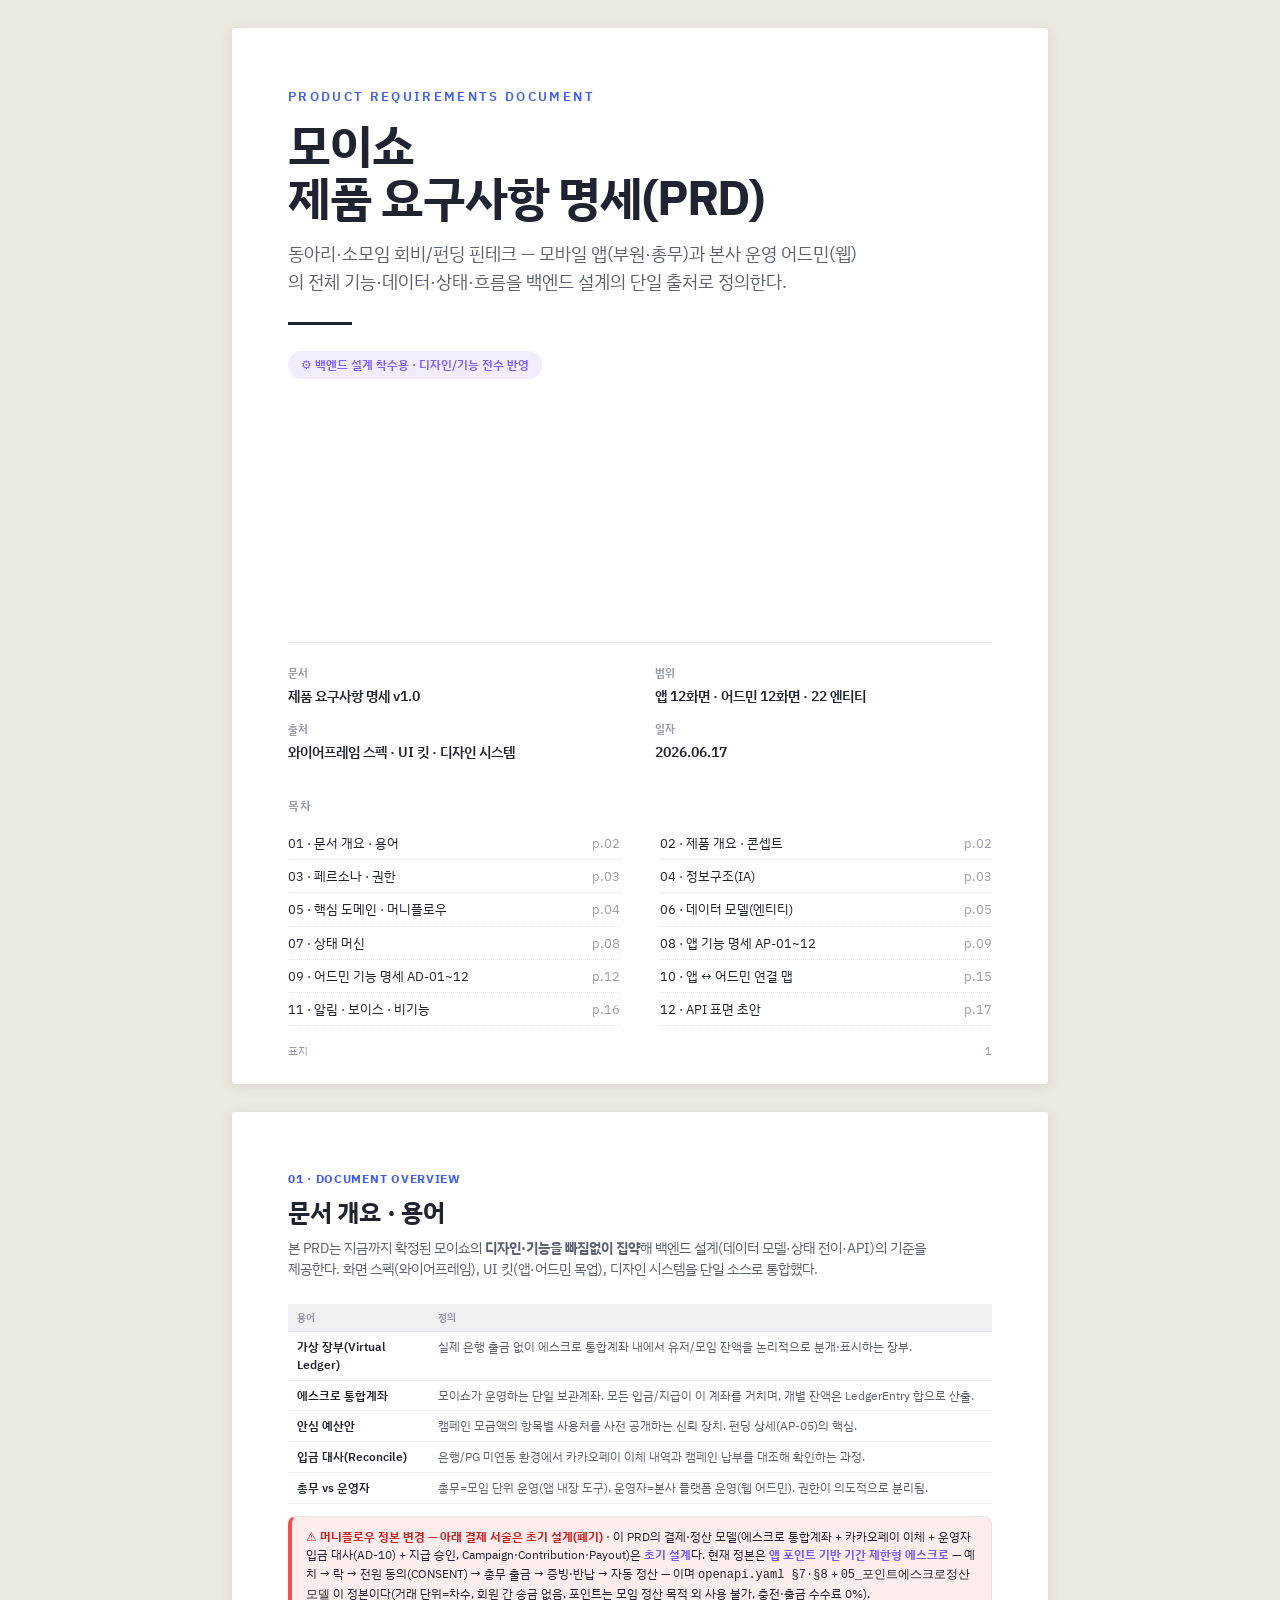
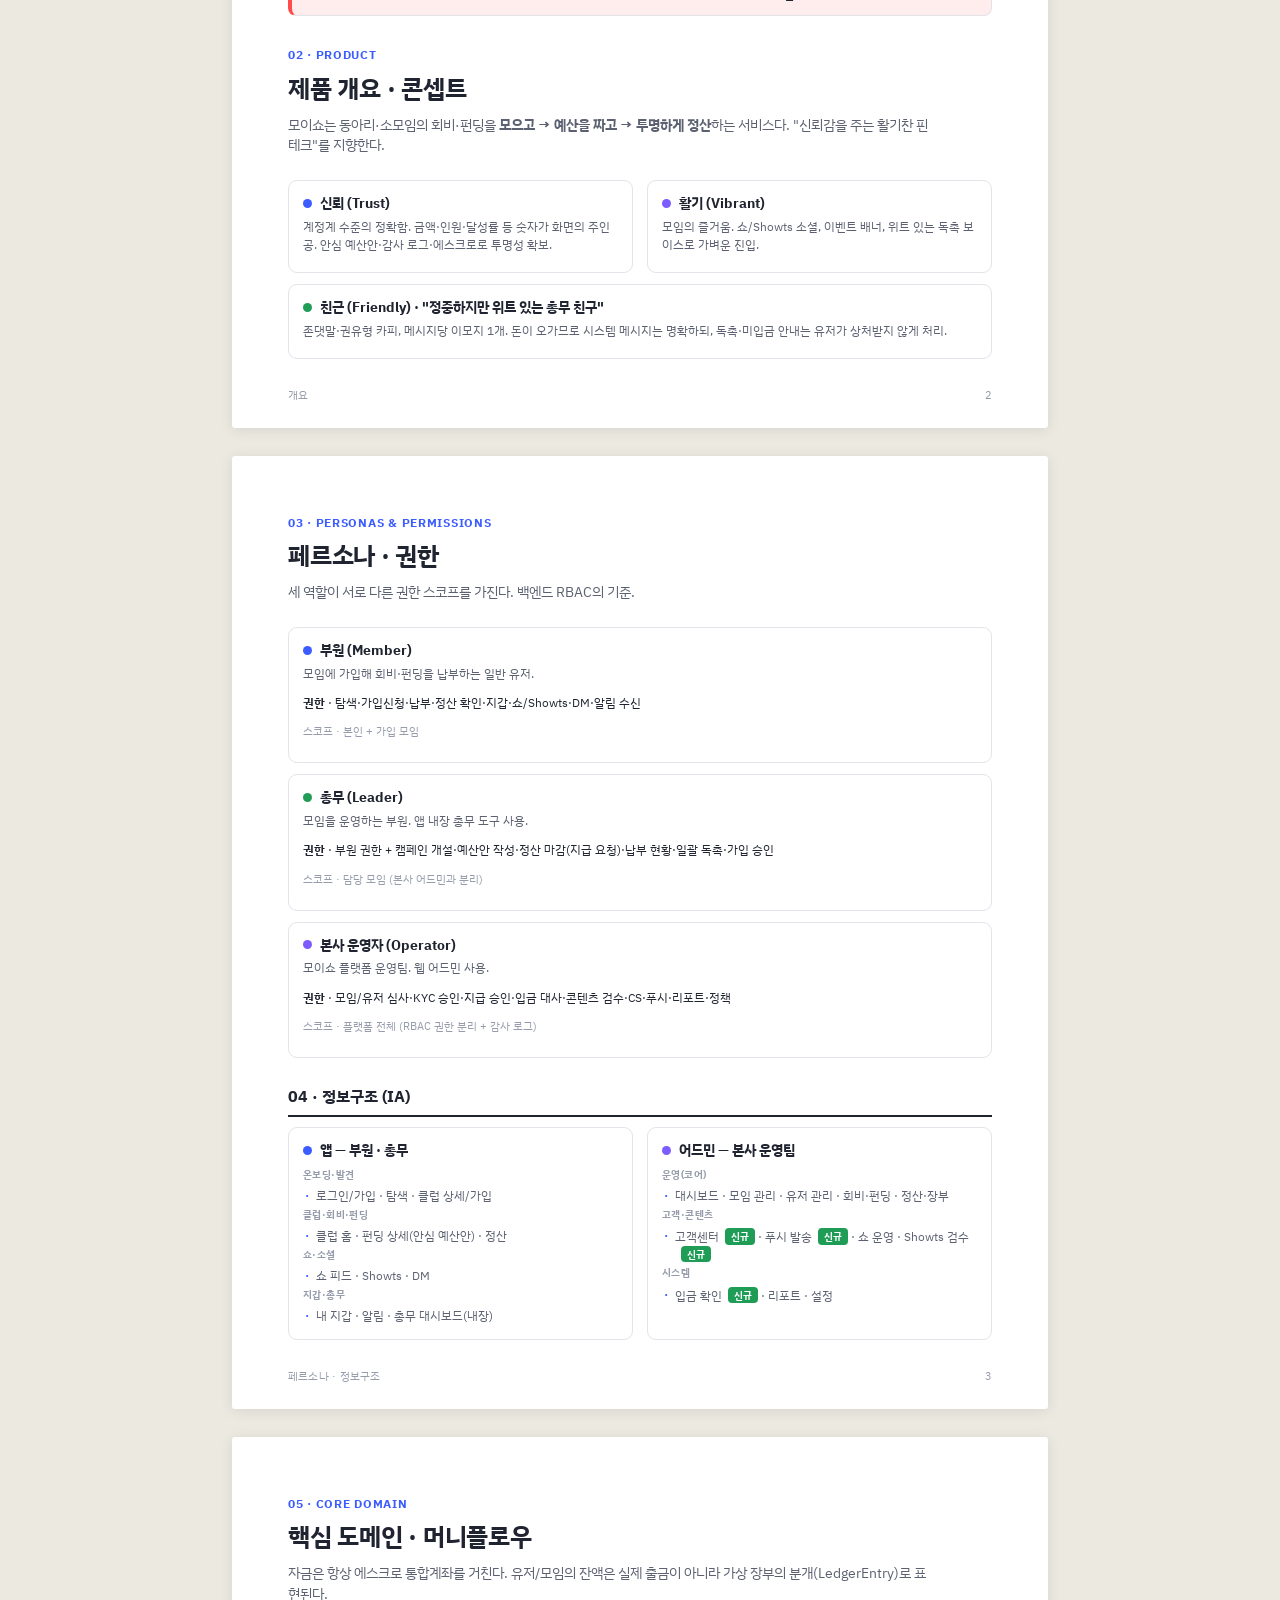
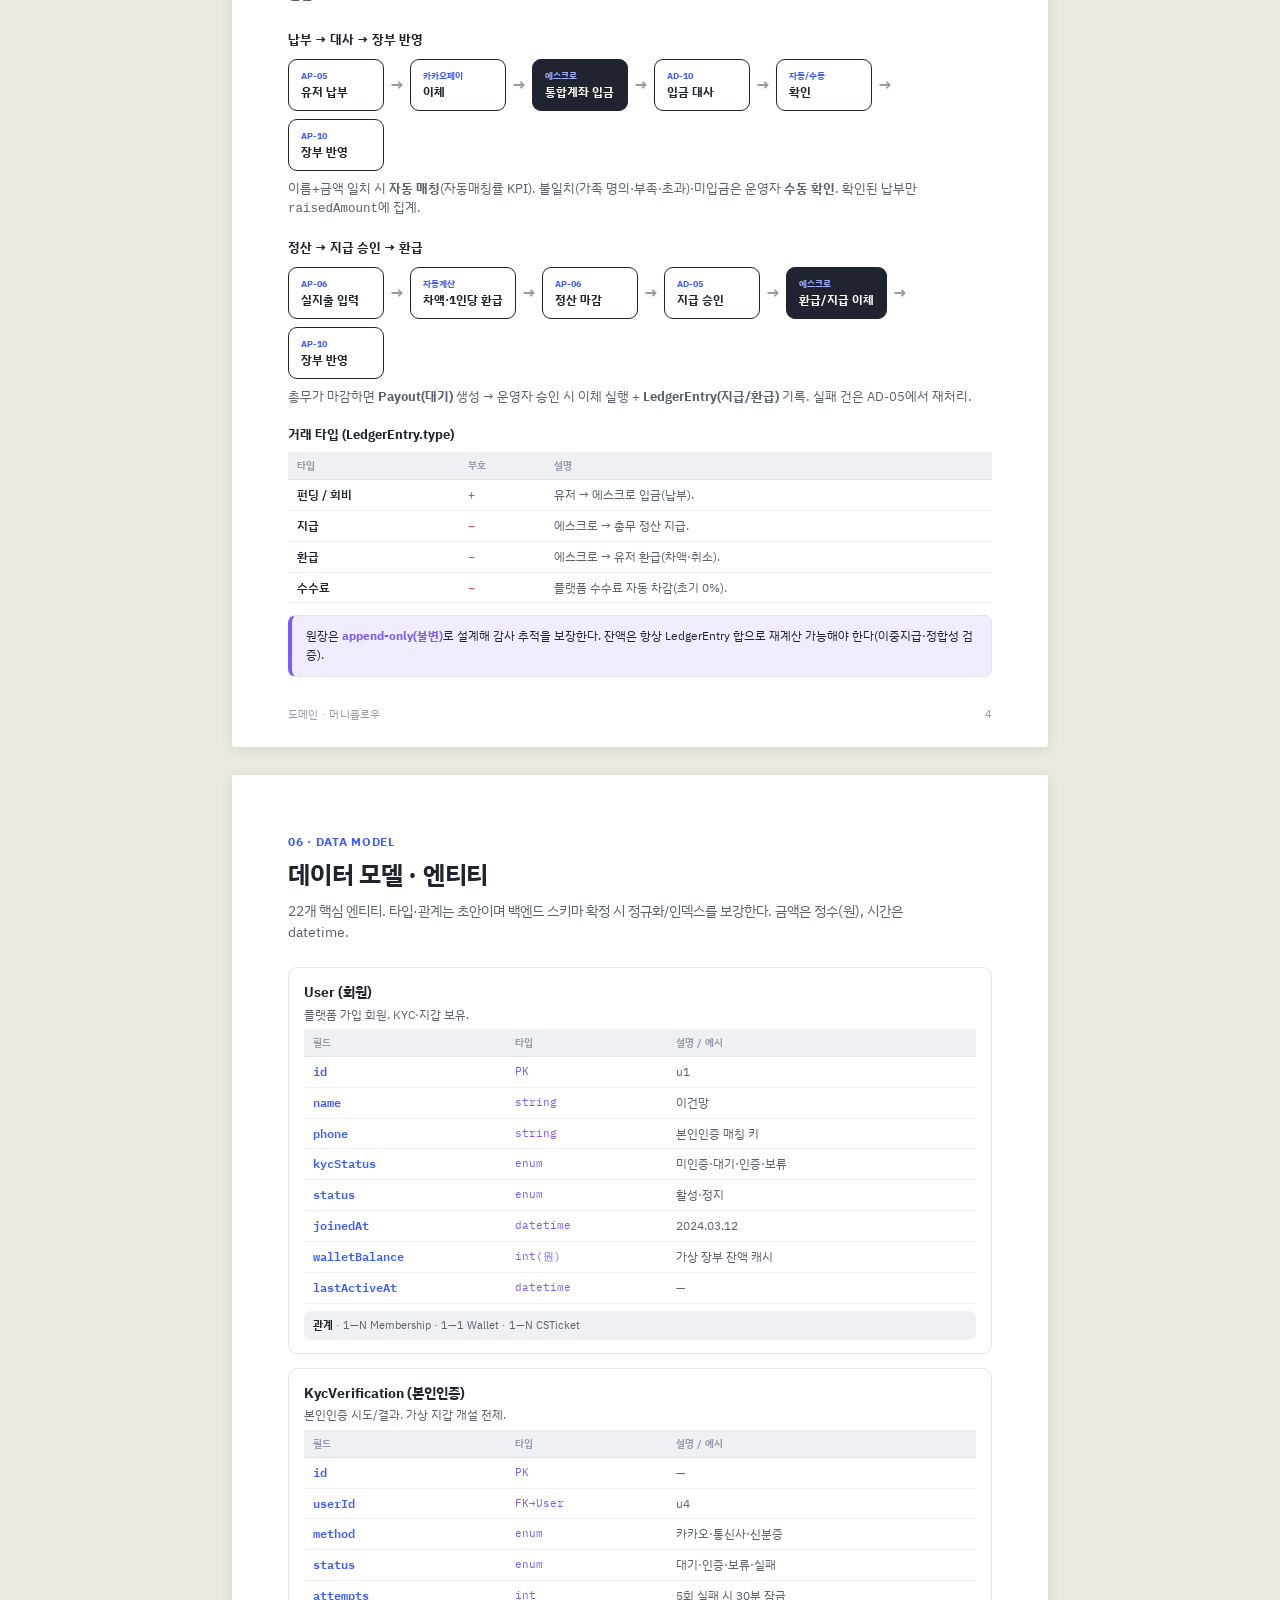
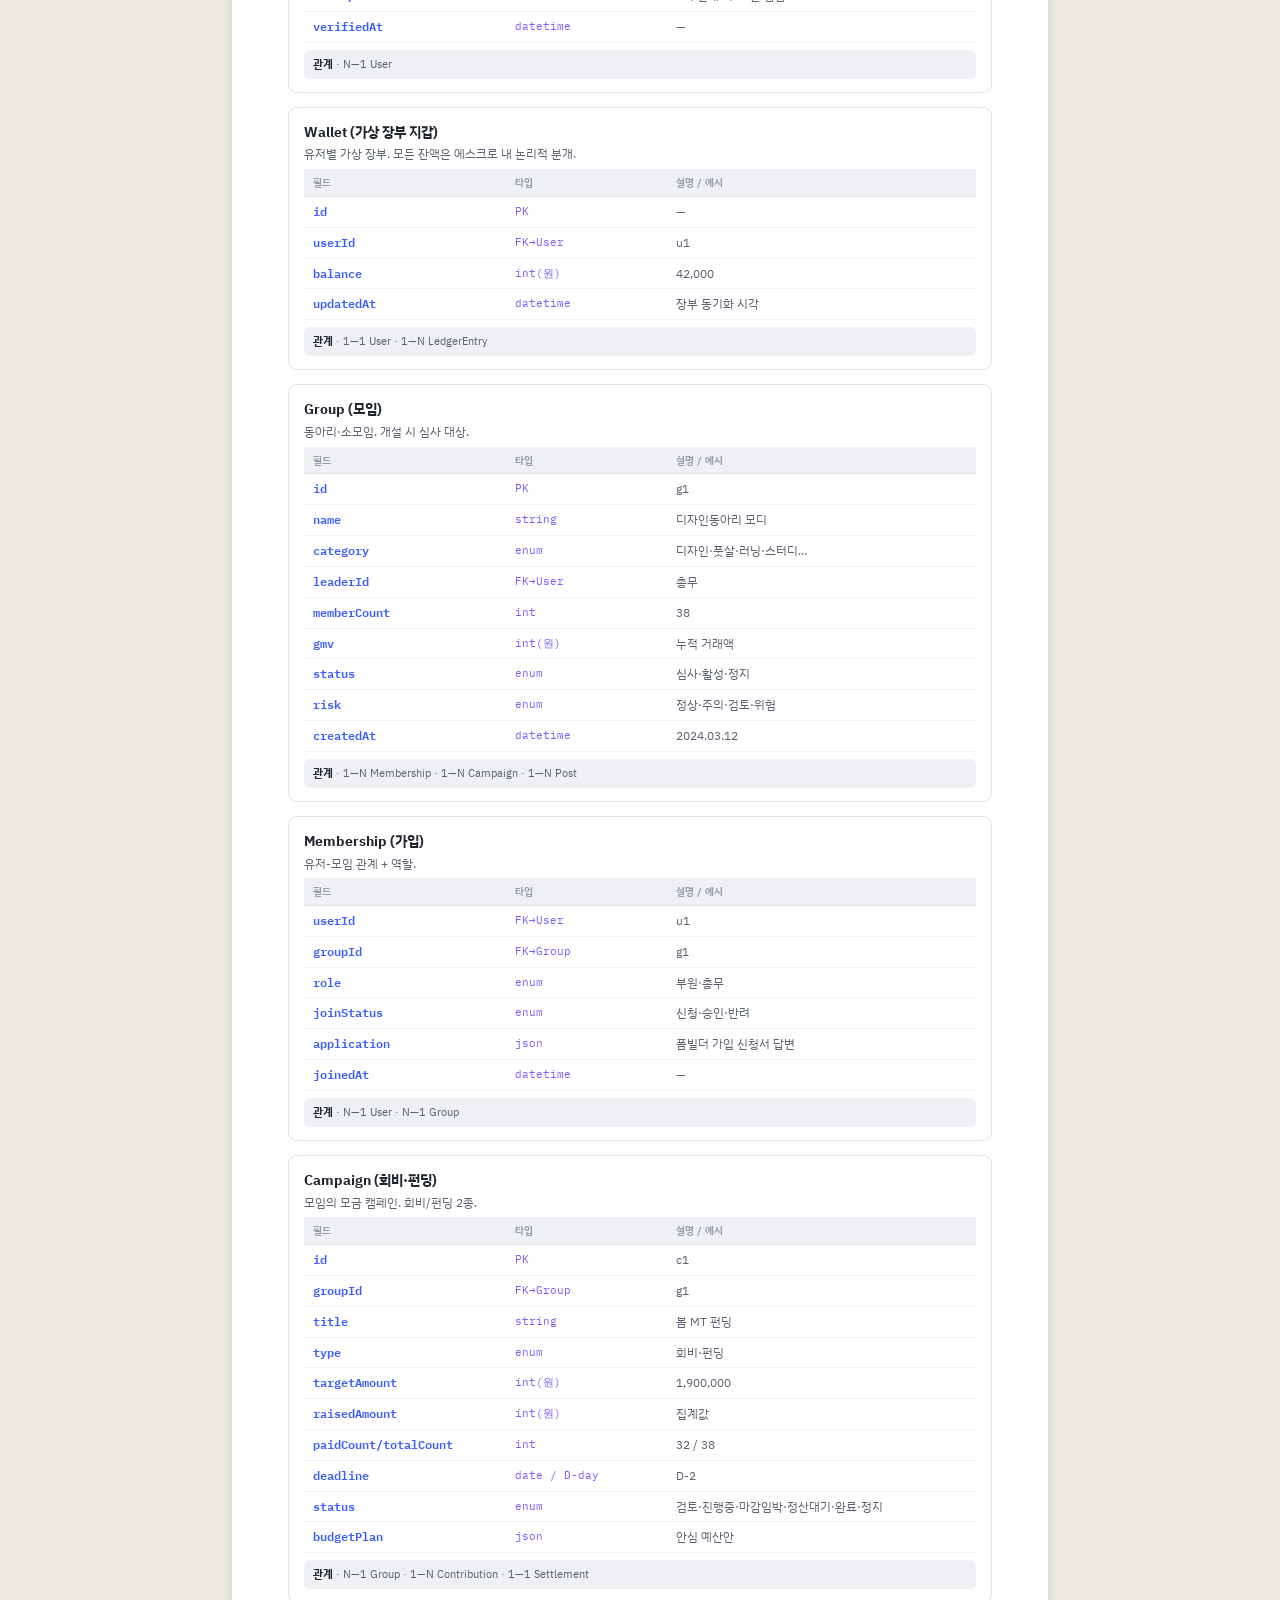
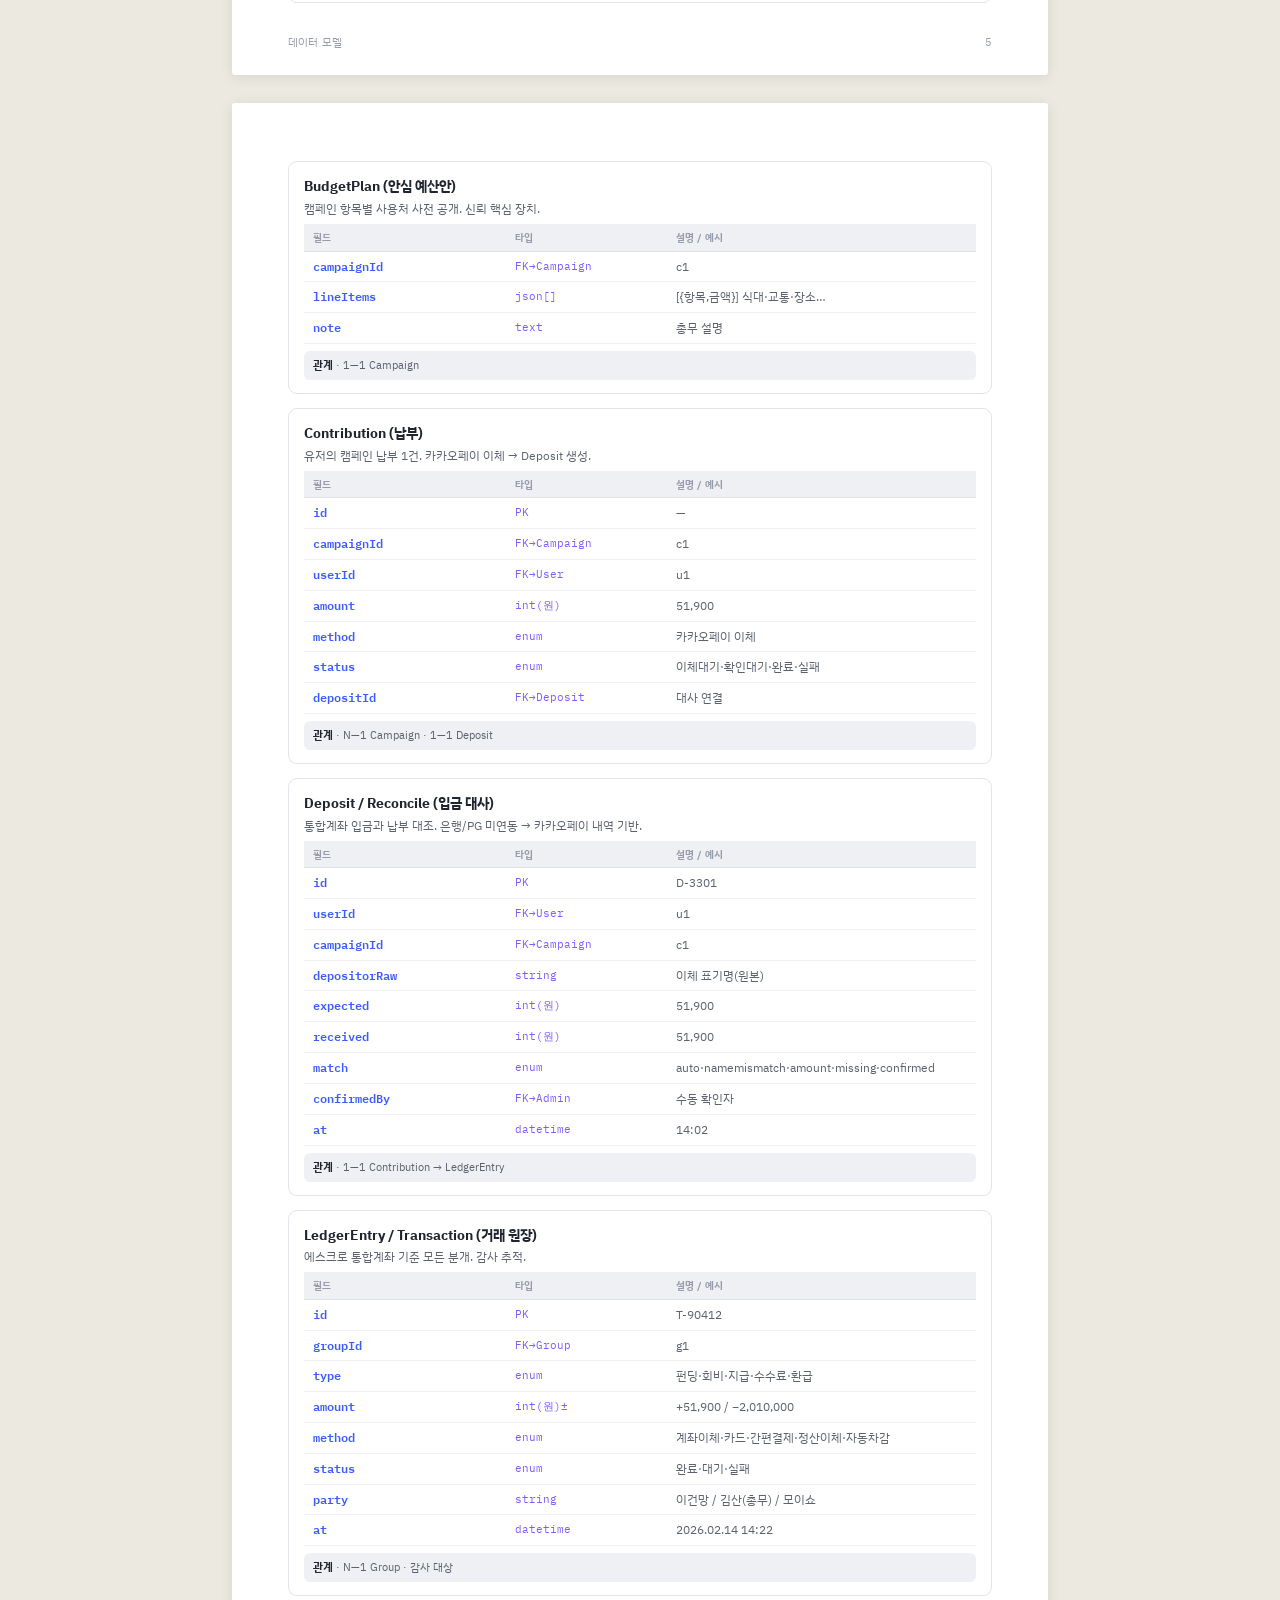
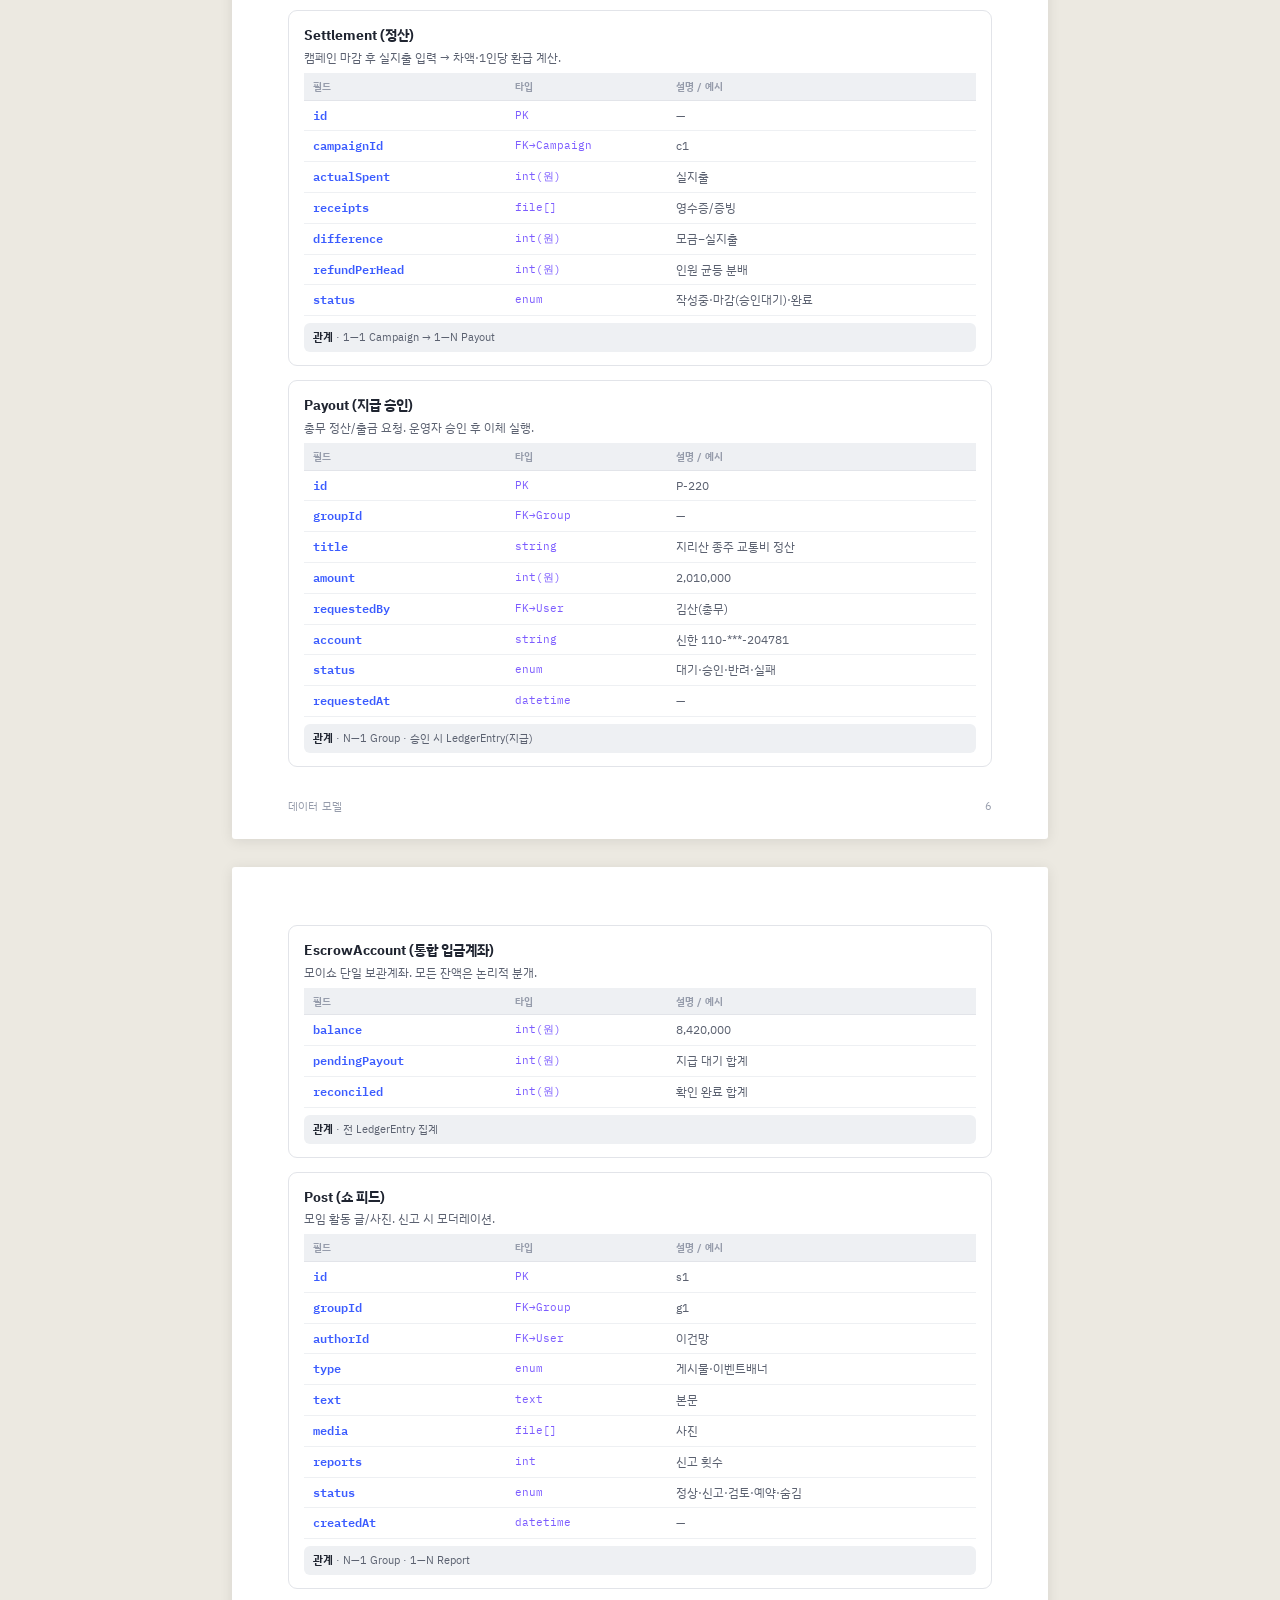
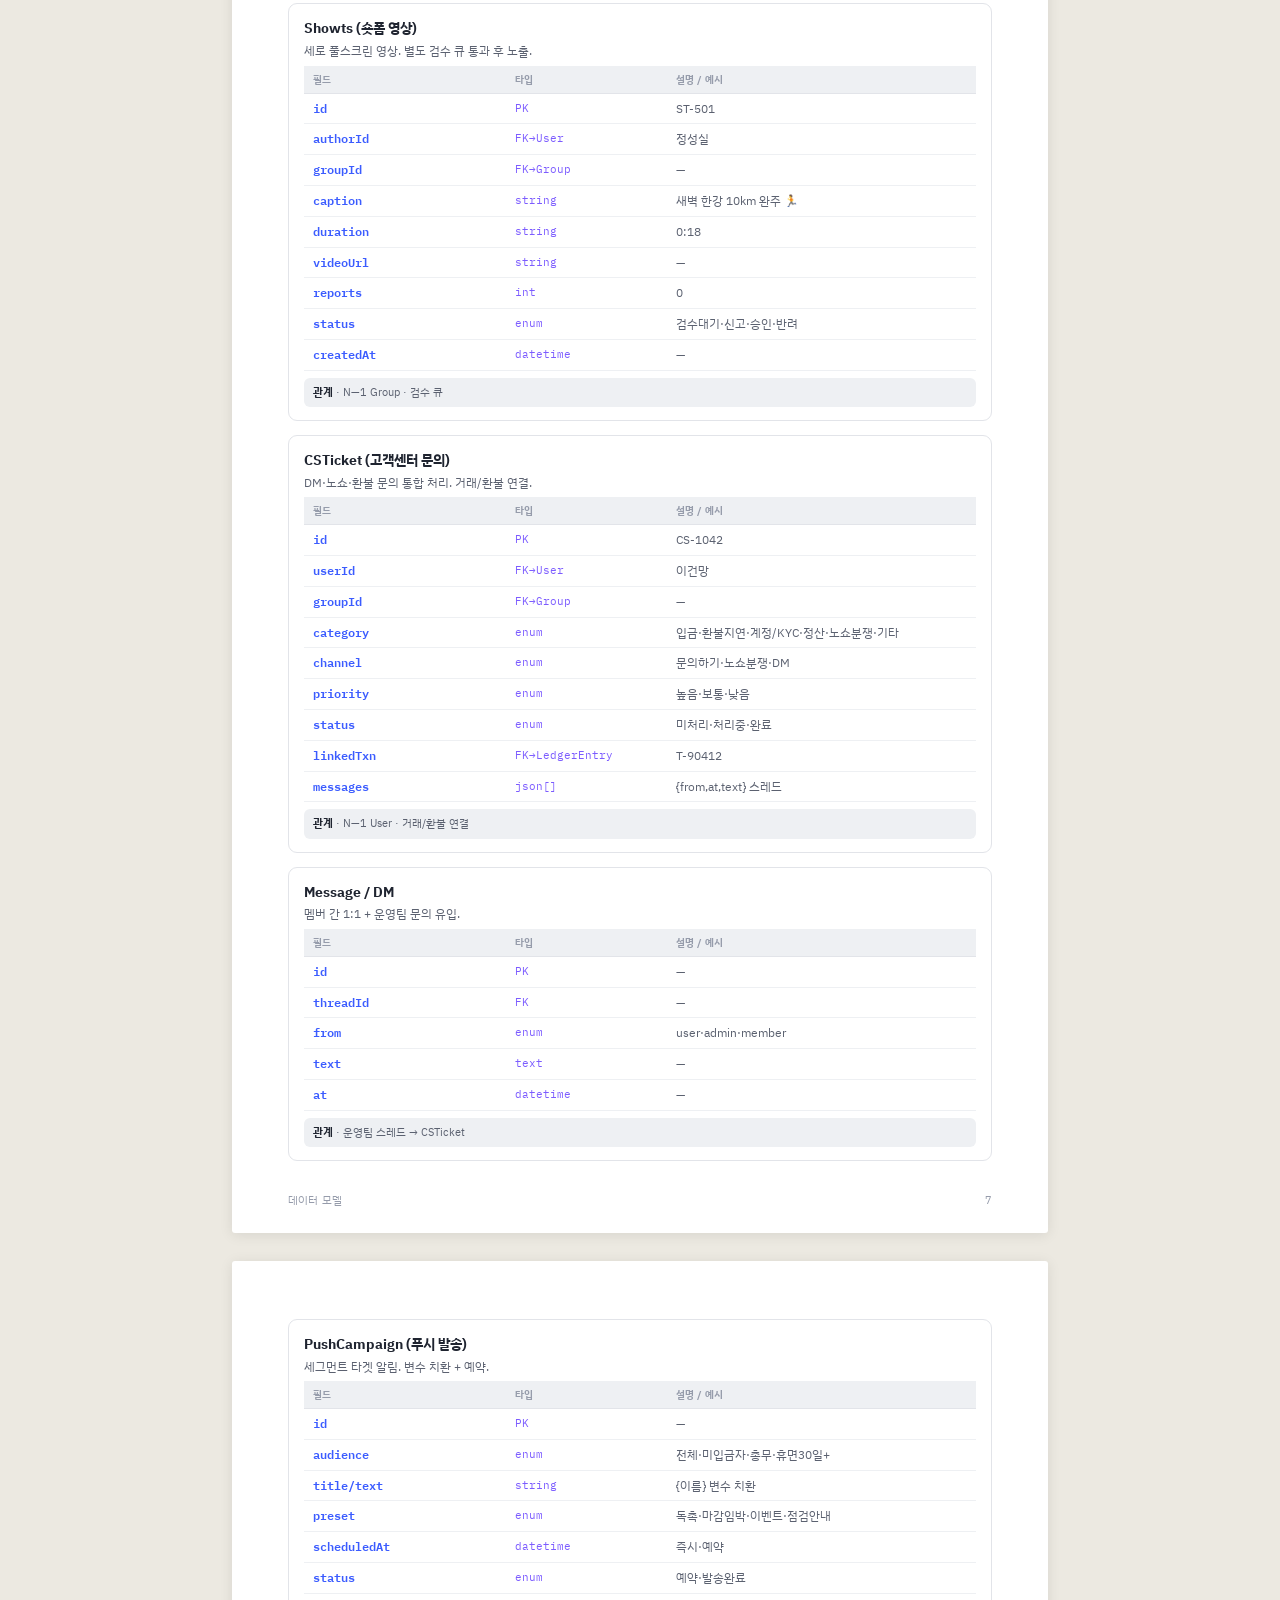
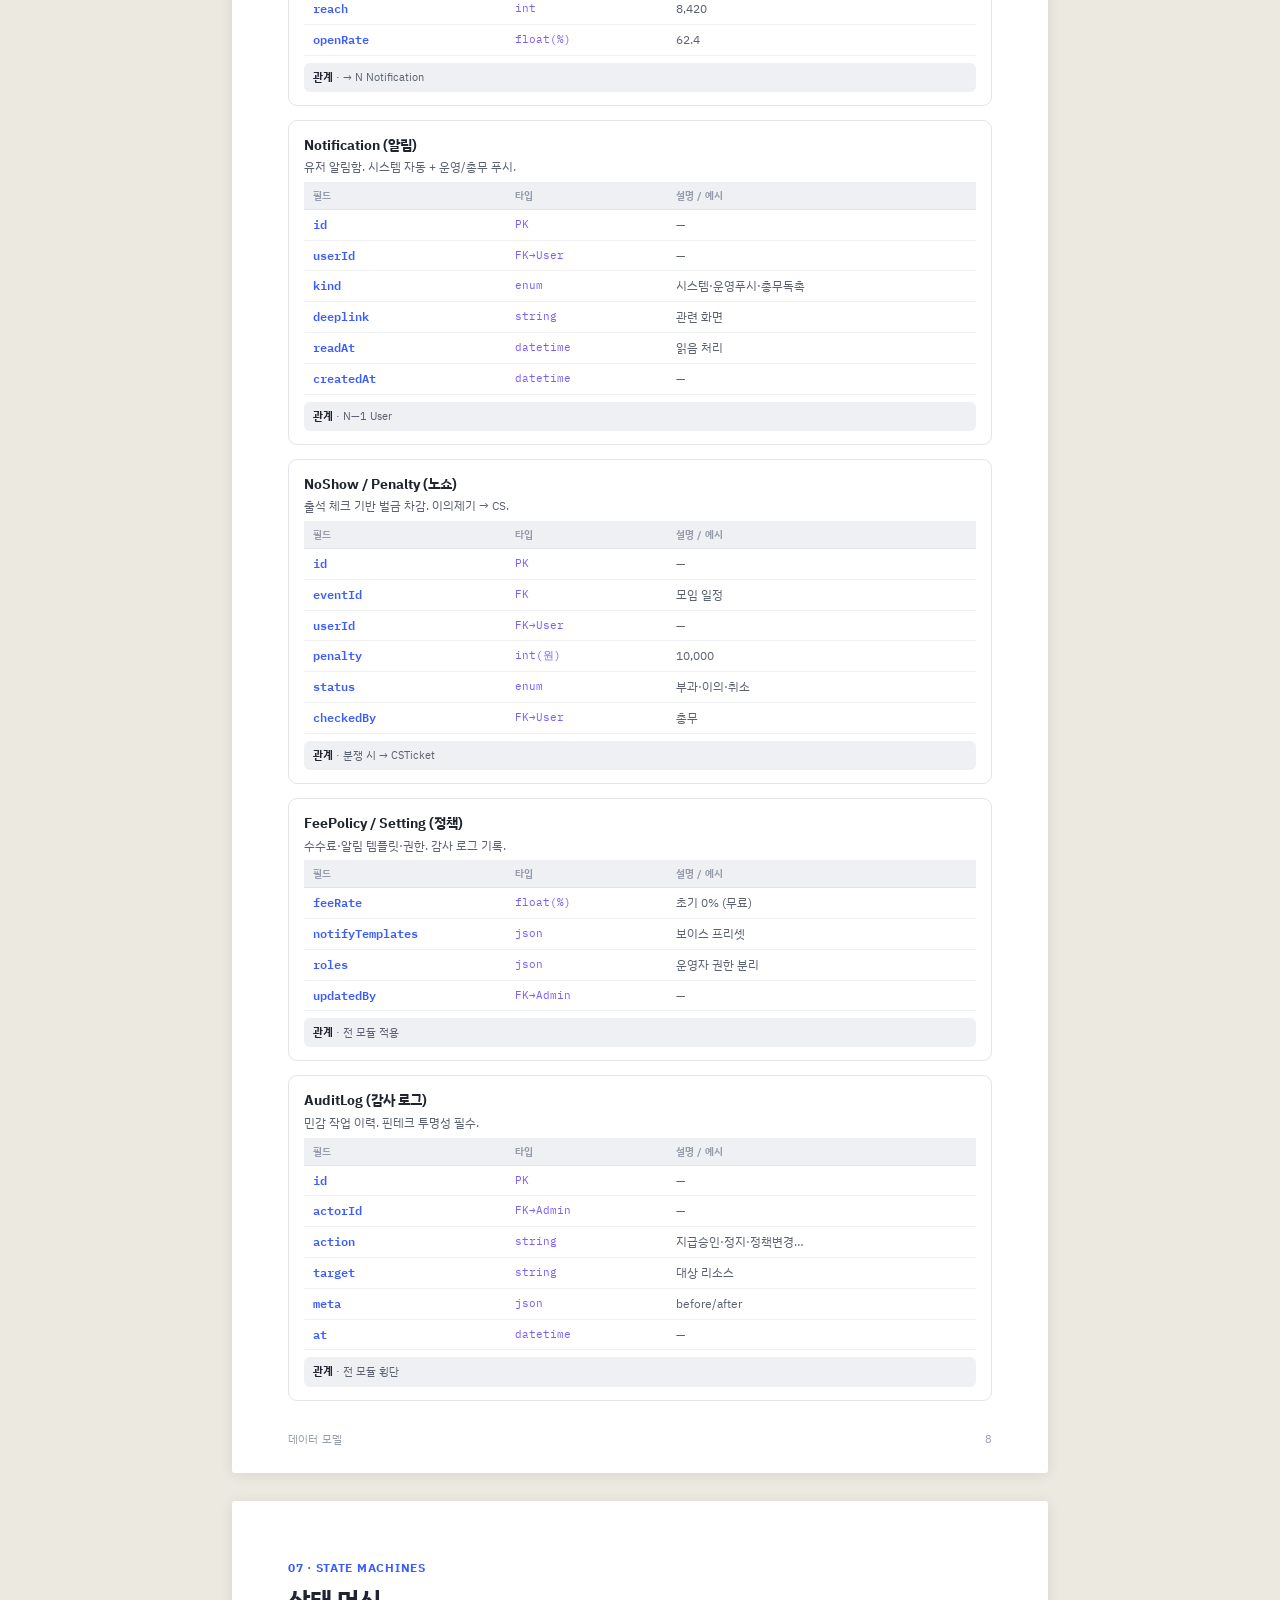
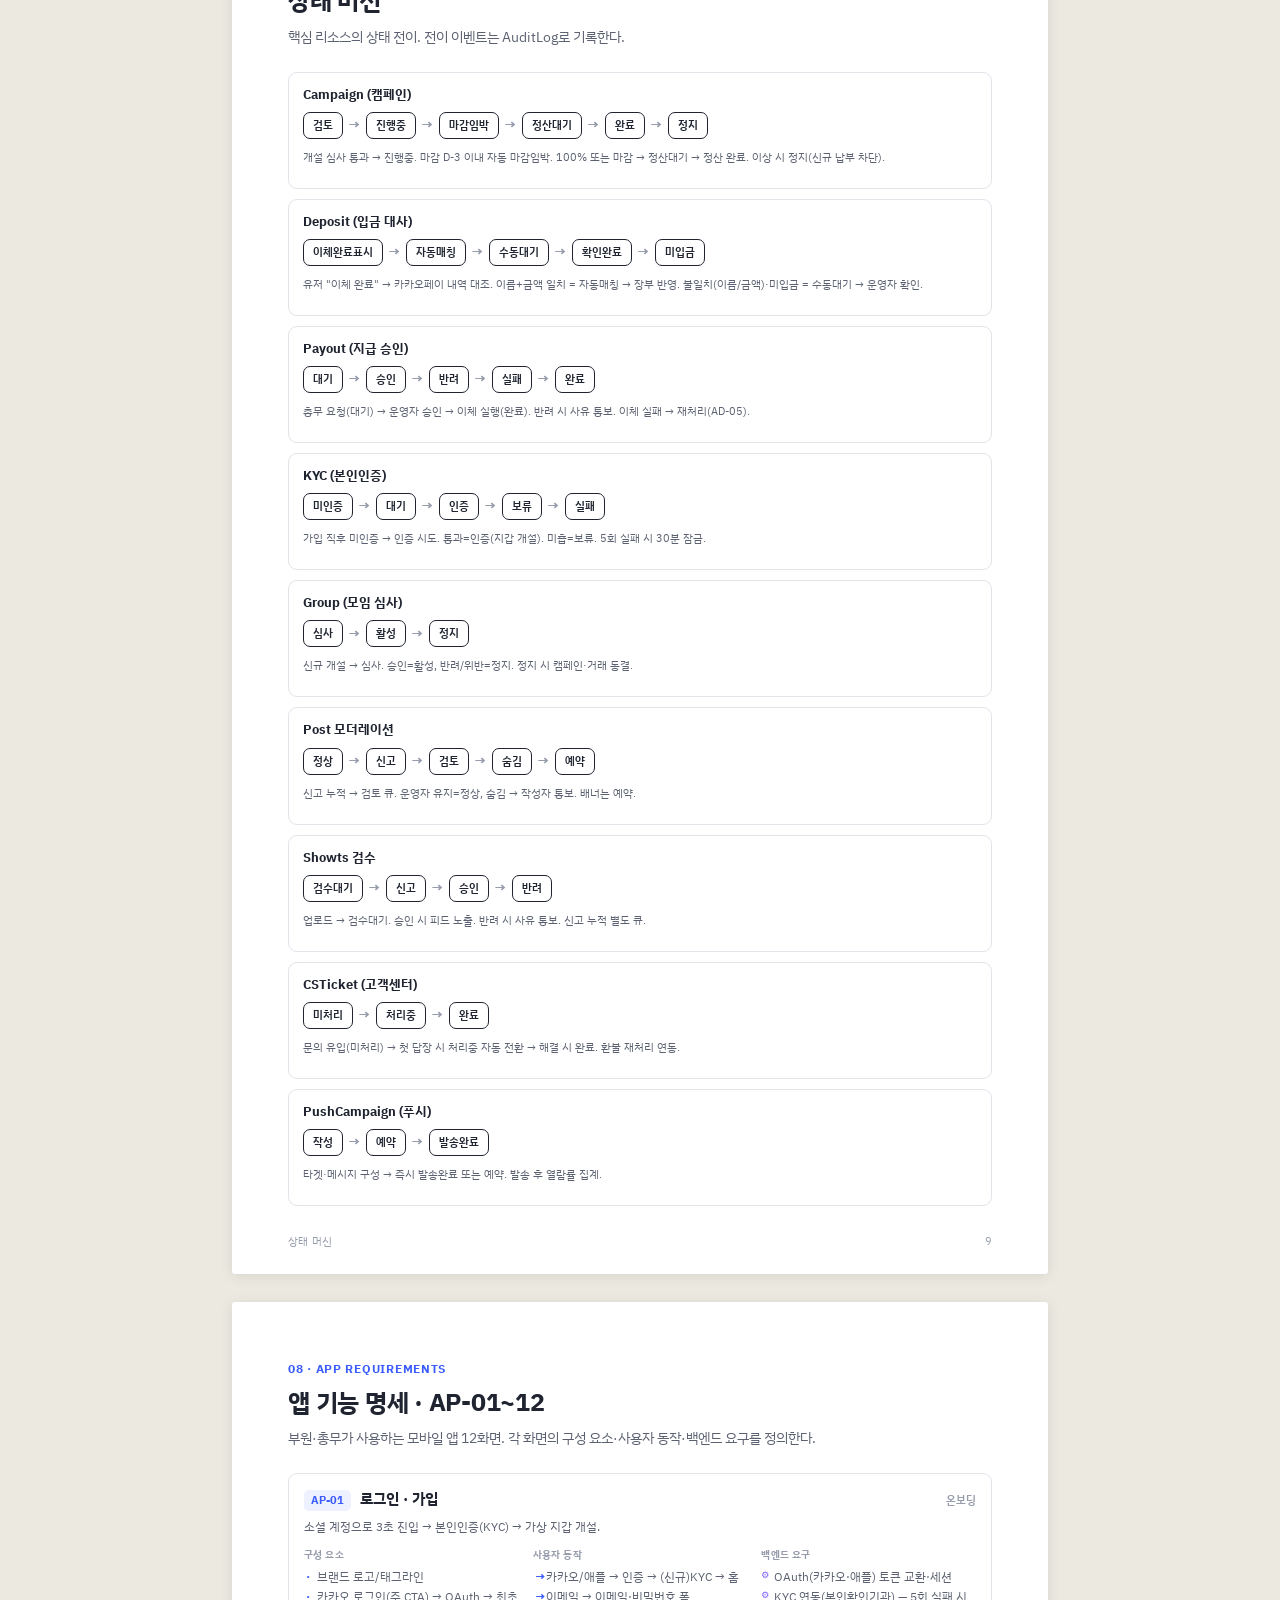
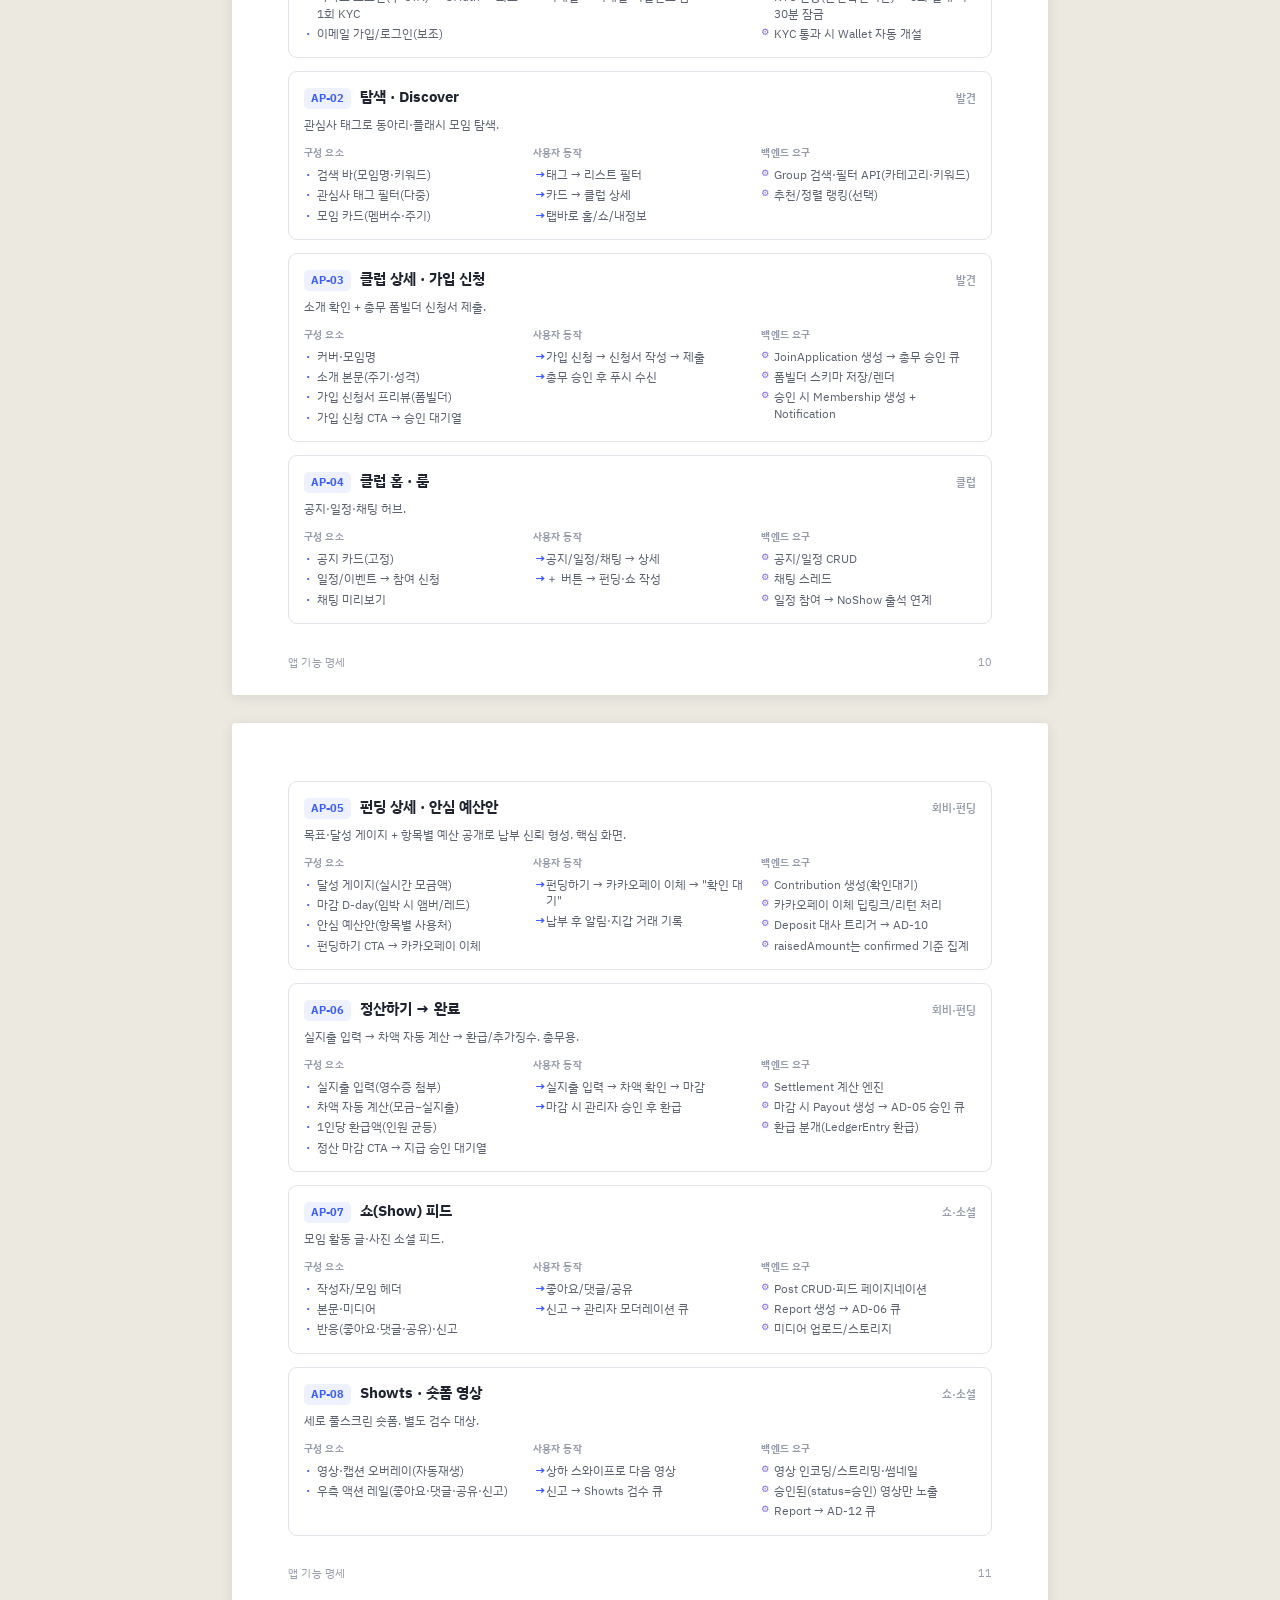
==== commit ab1d981b: "refactor: v2 레거시 정리 — 고아 스키마 삭제 + verified 403 + docs/01·04 에스크로 정리 - openapi: 미참조 레거시 스키마 5개(Attend" ====
--- a/docs/01_PRD.html
+++ b/docs/01_PRD.html
@@ -132,7 +132,7 @@
 <tr><td><b>입금 대사(Reconcile)</b></td><td>은행/PG 미연동 환경에서 카카오페이 이체 내역과 캠페인 납부를 대조해 확인하는 과정.</td></tr>
 <tr><td><b>총무 vs 운영자</b></td><td>총무=모임 단위 운영(앱 내장 도구). 운영자=본사 플랫폼 운영(웹 어드민). 권한이 의도적으로 분리됨.</td></tr>
 </tbody></table>
-<div class="callout">⚠ <b>전제</b> · 출시 초기에는 <b>은행/PG 미연동</b>으로, 입금은 카카오페이 이체 + 운영자 대사 기반이다. 수수료는 <b>초기 0%(무료)</b>. 두 전제는 백엔드의 결제·정산 설계에 직접 영향을 준다.</div>
+<div class="callout" style="border-left:4px solid #FF4B4B;background:#FFECEC"><b style="color:#C82424">⚠ 머니플로우 정본 변경 — 아래 결제 서술은 초기 설계(폐기)</b> · 이 PRD의 결제·정산 모델(에스크로 통합계좌 + 카카오페이 이체 + 운영자 입금 대사(AD-10) + 지급 승인, Campaign·Contribution·Payout)은 <b>초기 설계</b>다. 현재 정본은 <b>앱 포인트 기반 기간 제한형 에스크로</b> — 예치 → 락 → 전원 동의(CONSENT) → 총무 출금 → 증빙·반납 → 자동 정산 — 이며 <code>openapi.yaml §7·§8</code> + <code>05_포인트에스크로정산모델</code> 이 정본이다(거래 단위=차수, 회원 간 송금 없음, 포인트는 모임 정산 목적 외 사용 불가, 충전·출금 수수료 0%).</div>
 
 <div class="doc-h" style="margin-top:30px">02 · Product</div><div class="doc-t">제품 개요 · 콘셉트</div>
 <p class="doc-lead">모이쇼는 동아리·소모임의 회비·펀딩을 <b>모으고 → 예산을 짜고 → 투명하게 정산</b>하는 서비스다. "신뢰감을 주는 활기찬 핀테크"를 지향한다.</p>
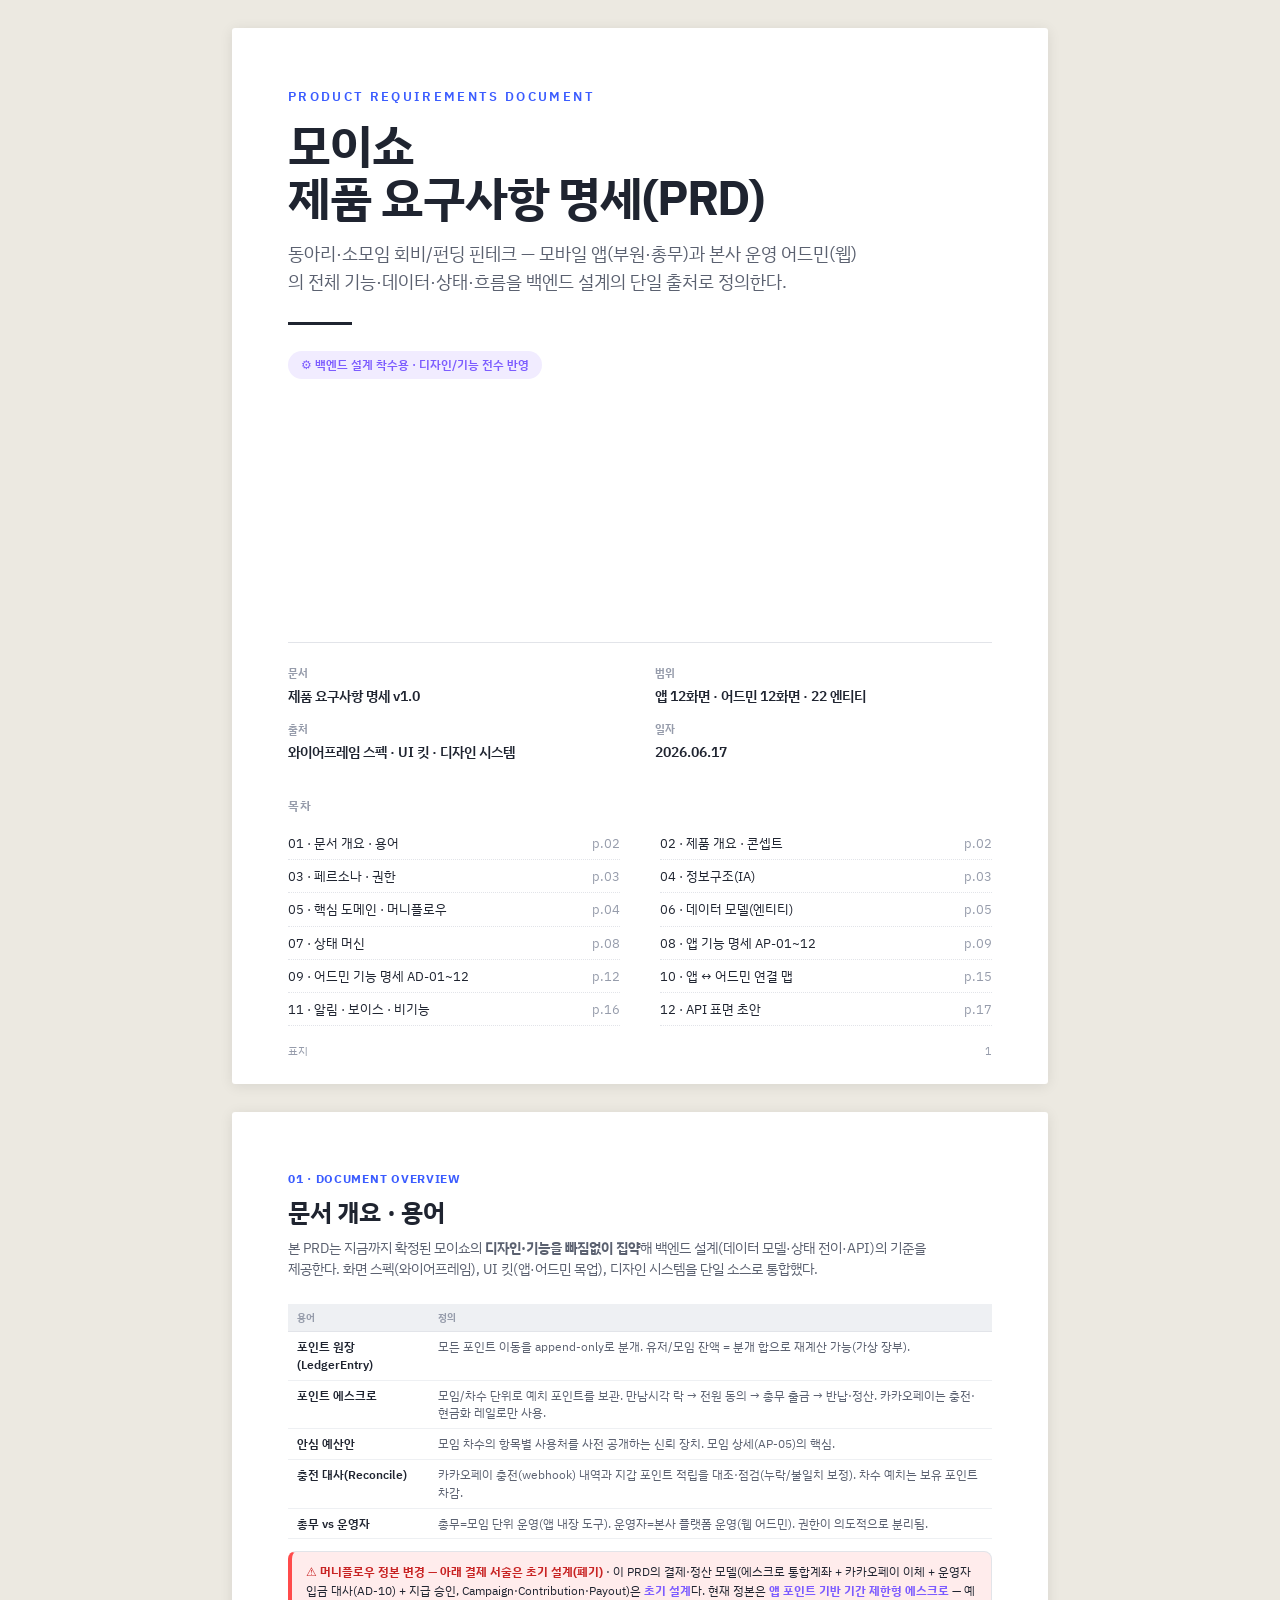
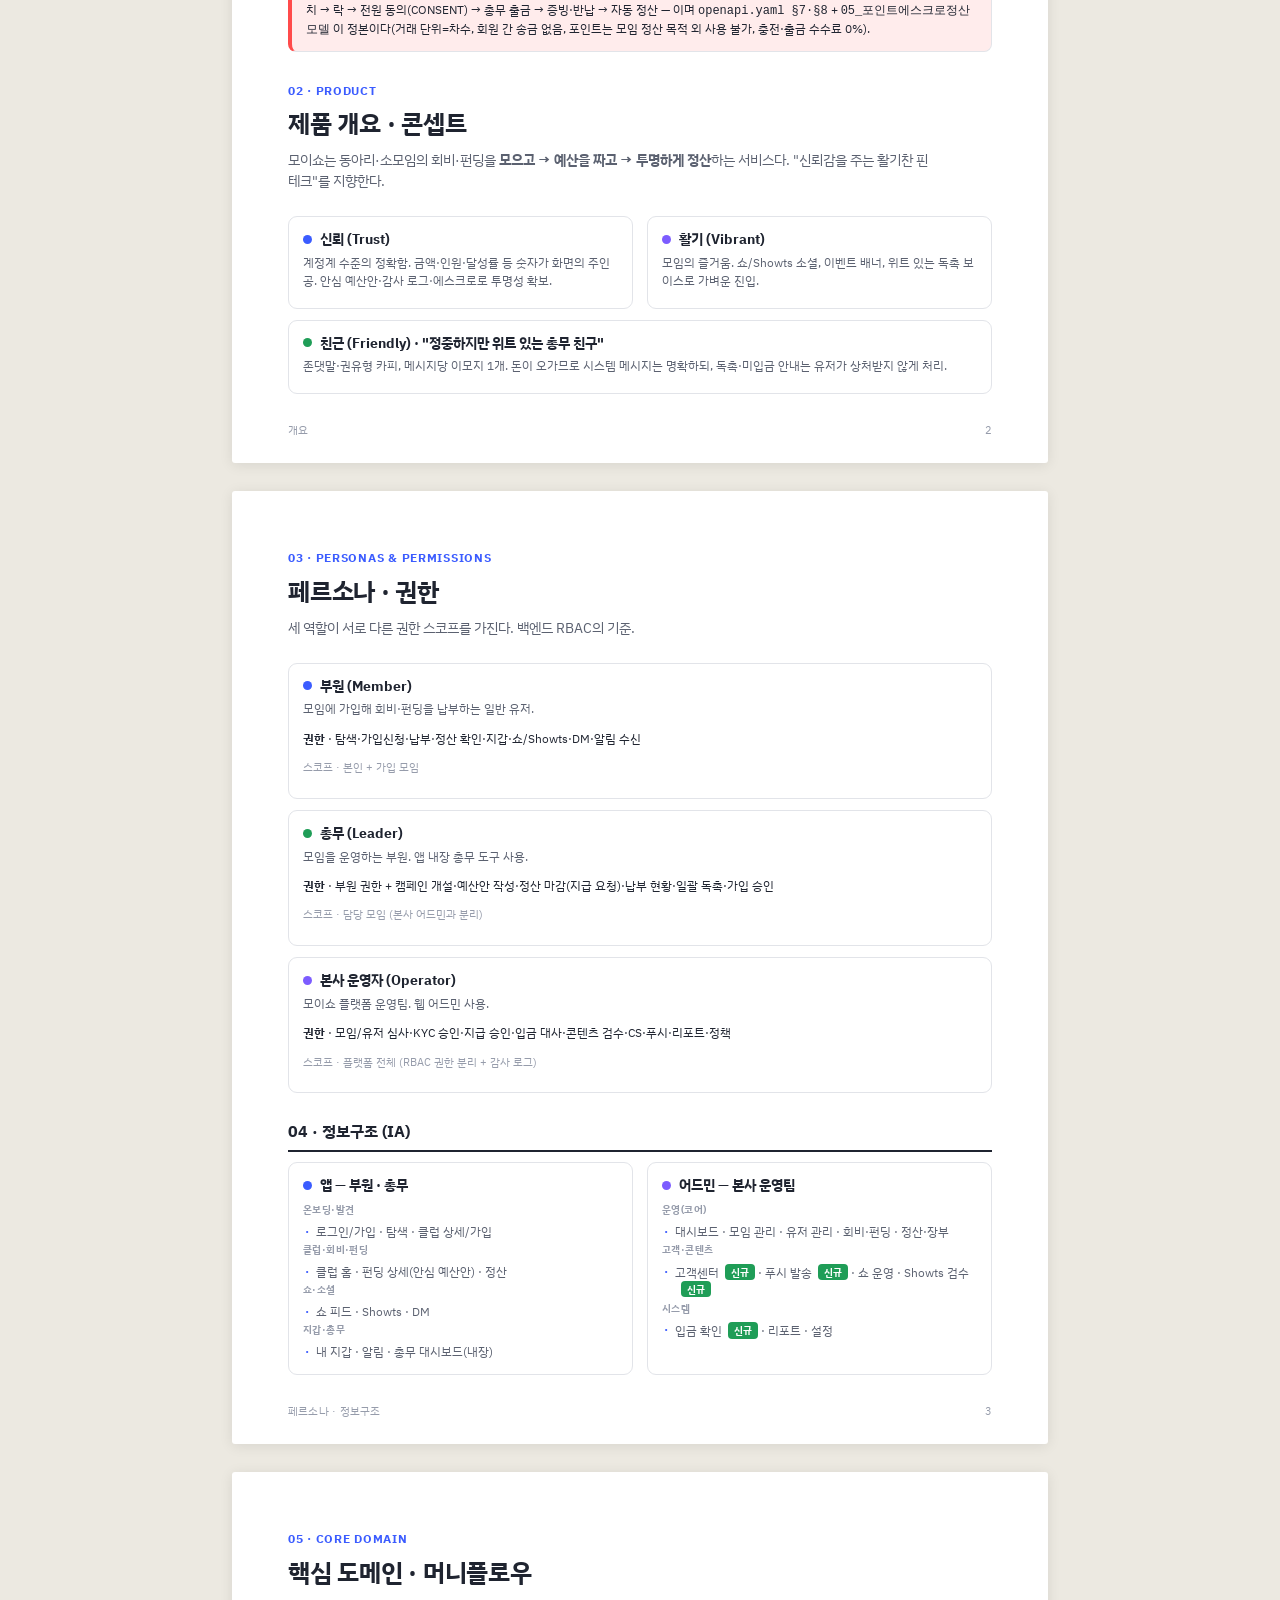
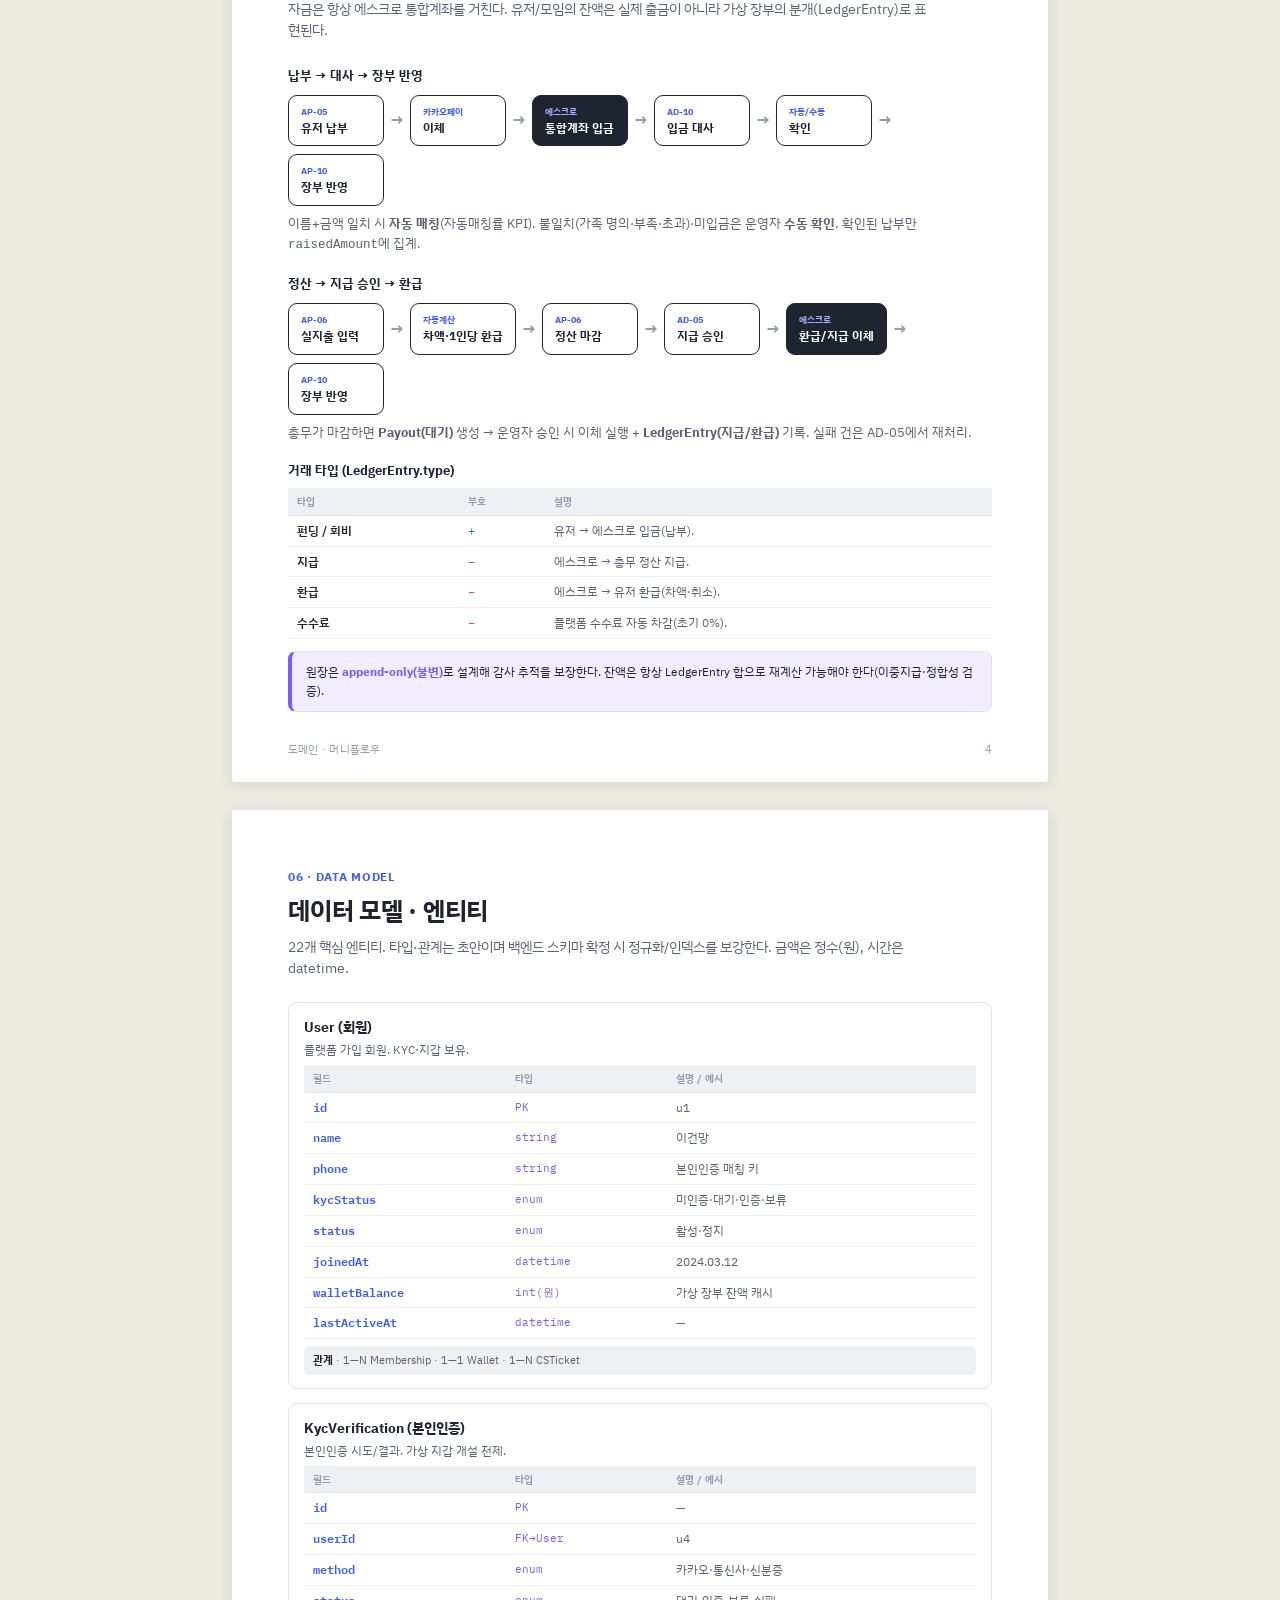
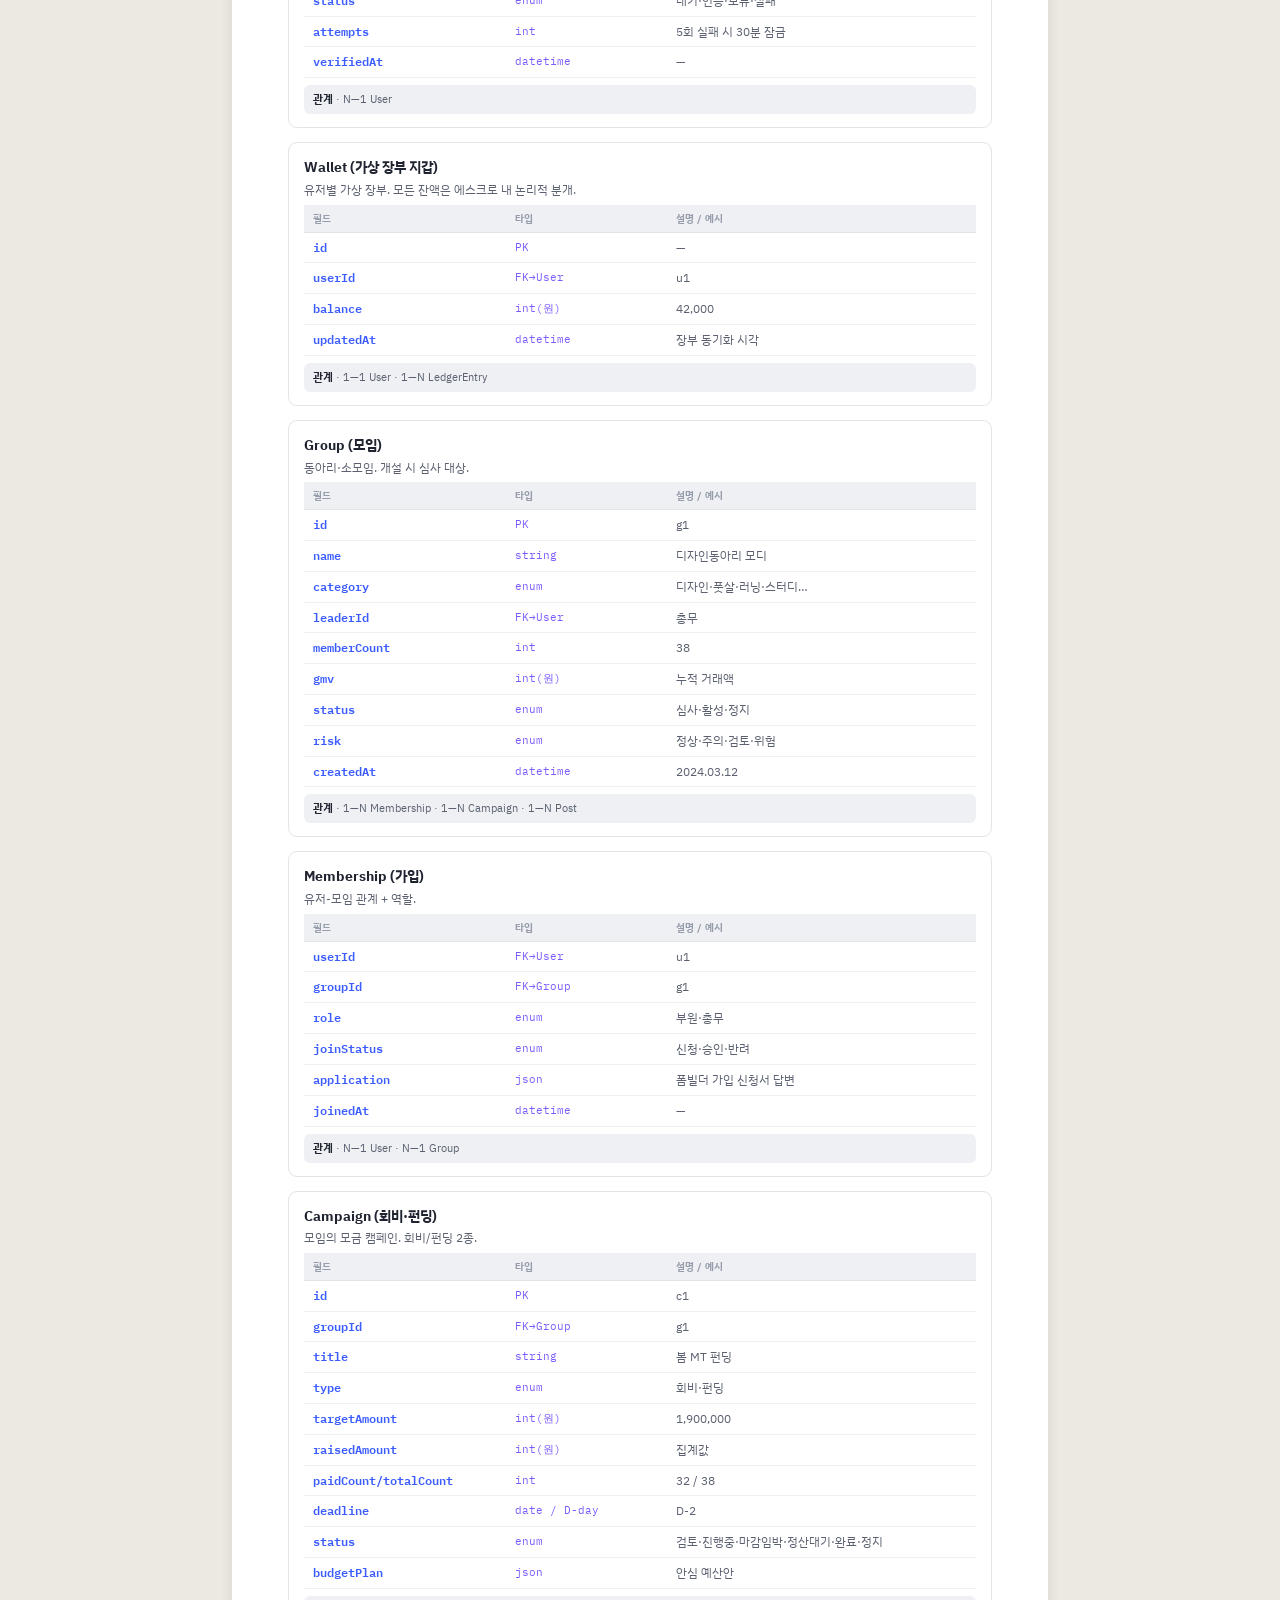
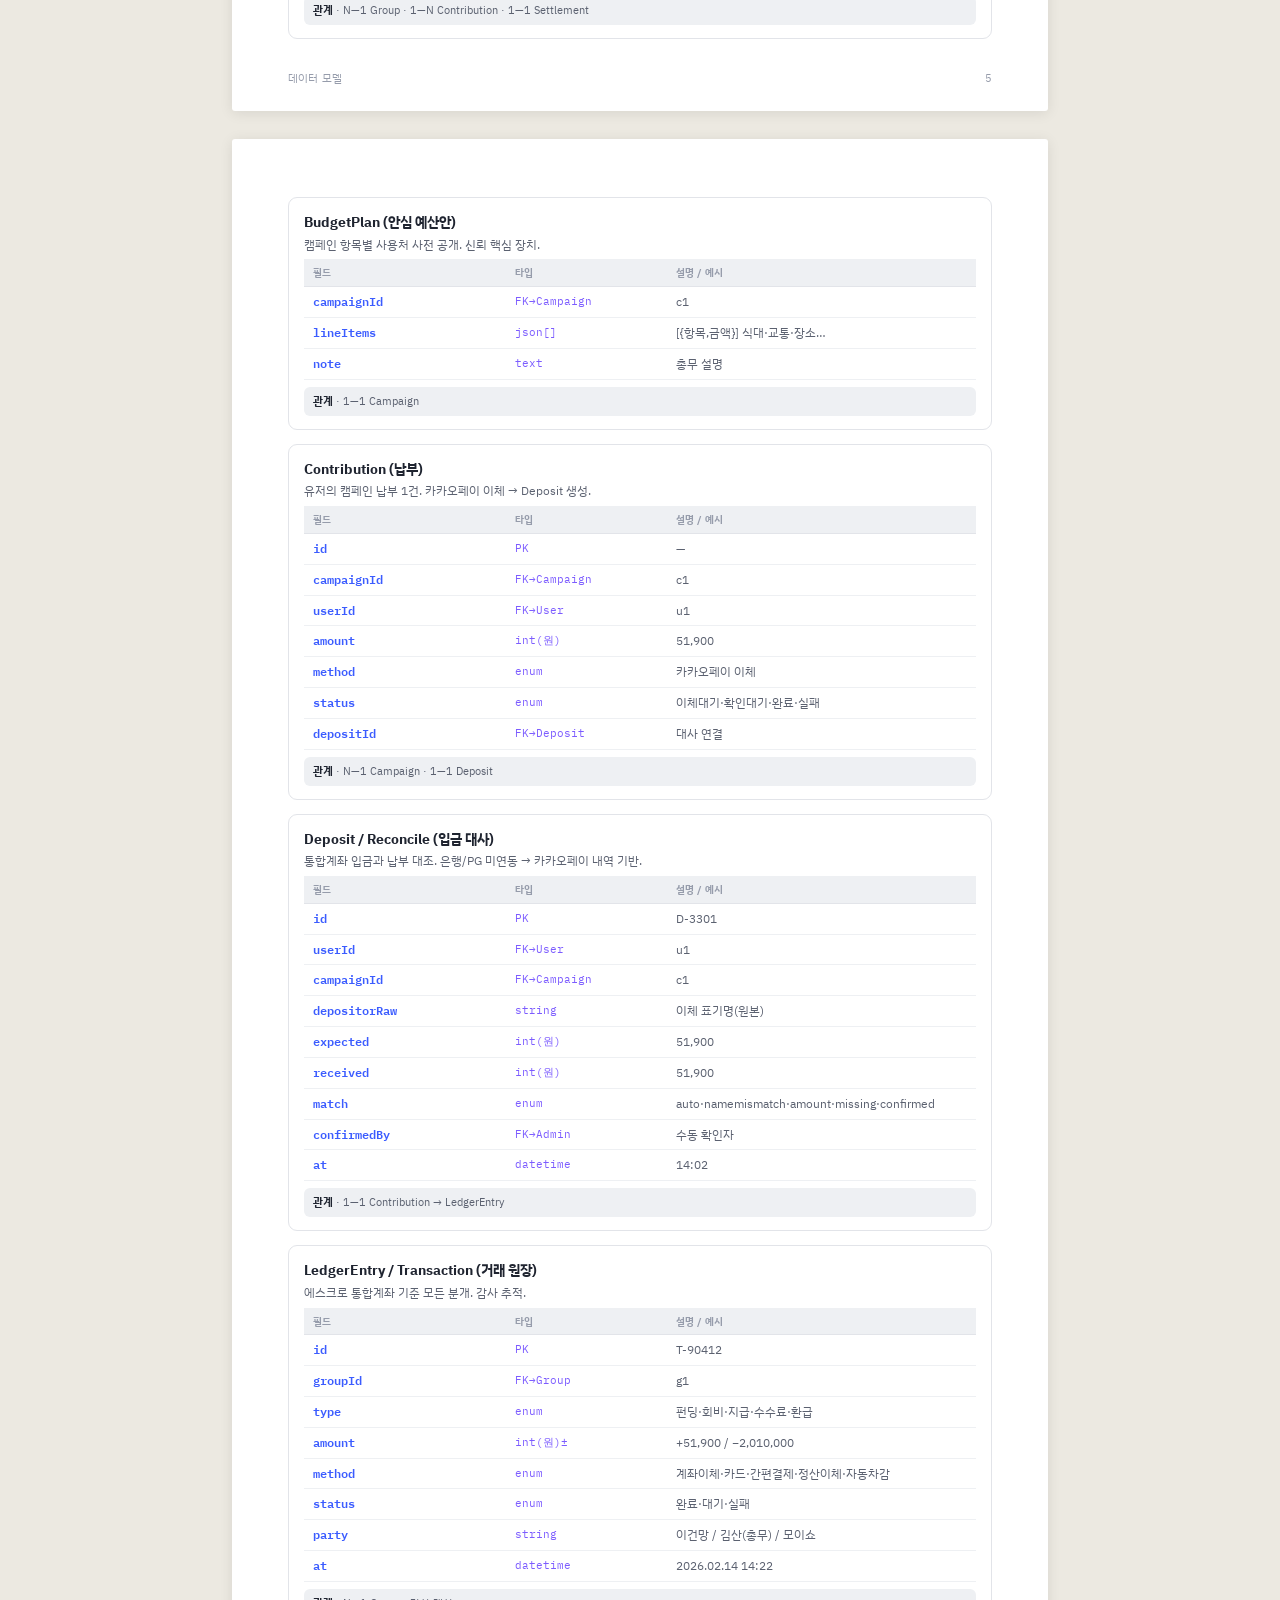
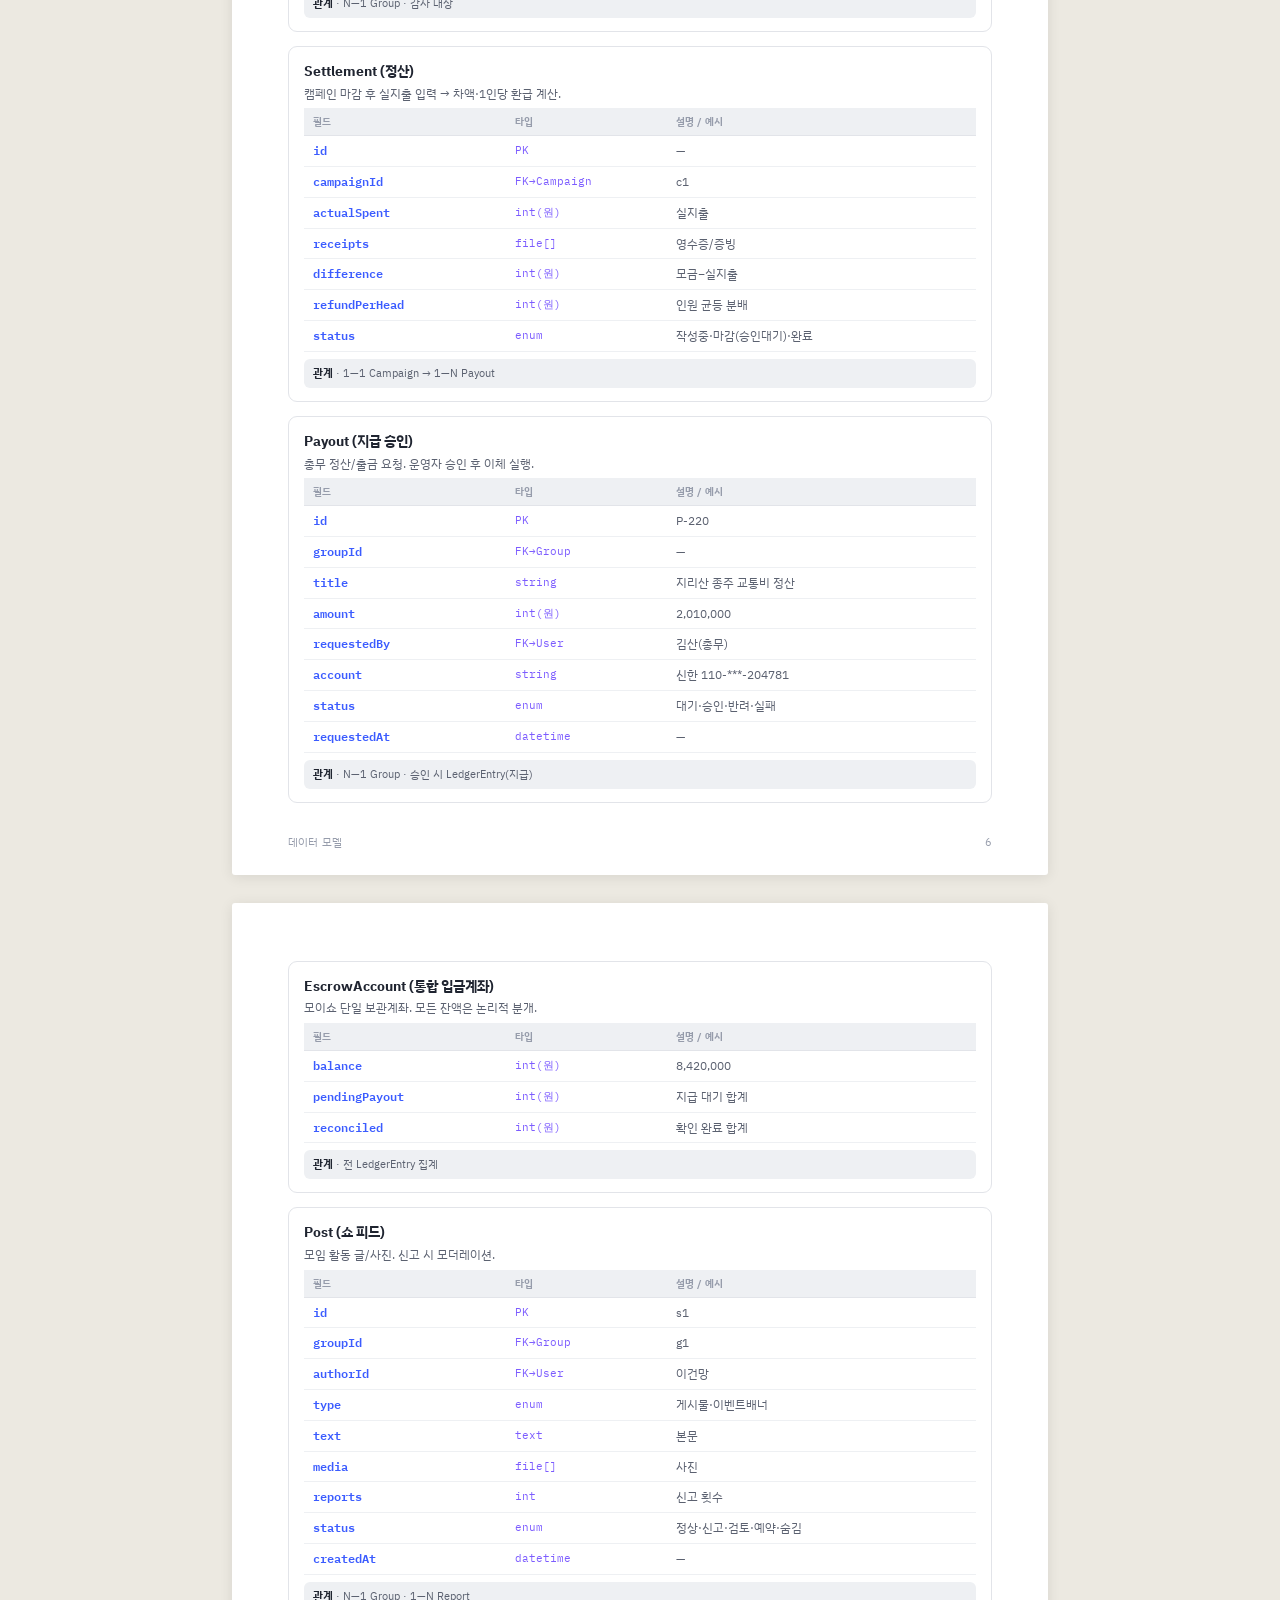
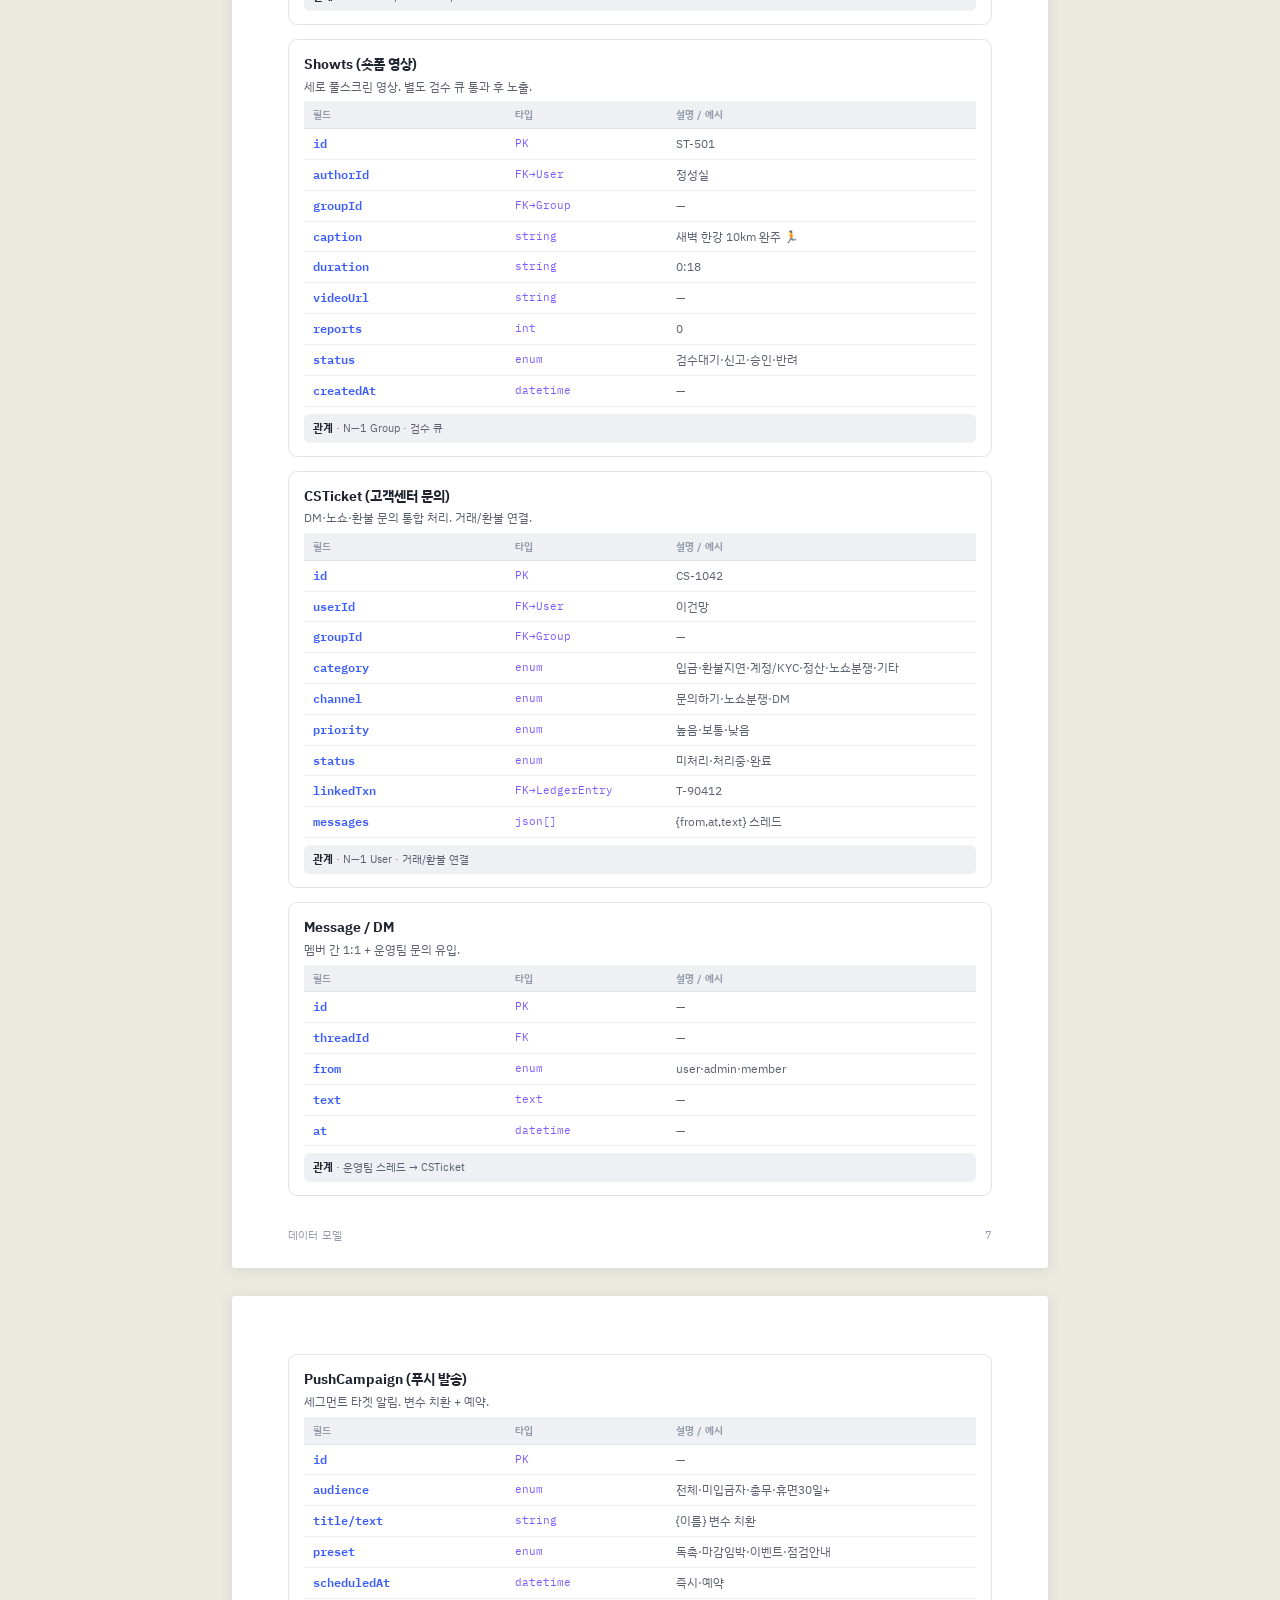
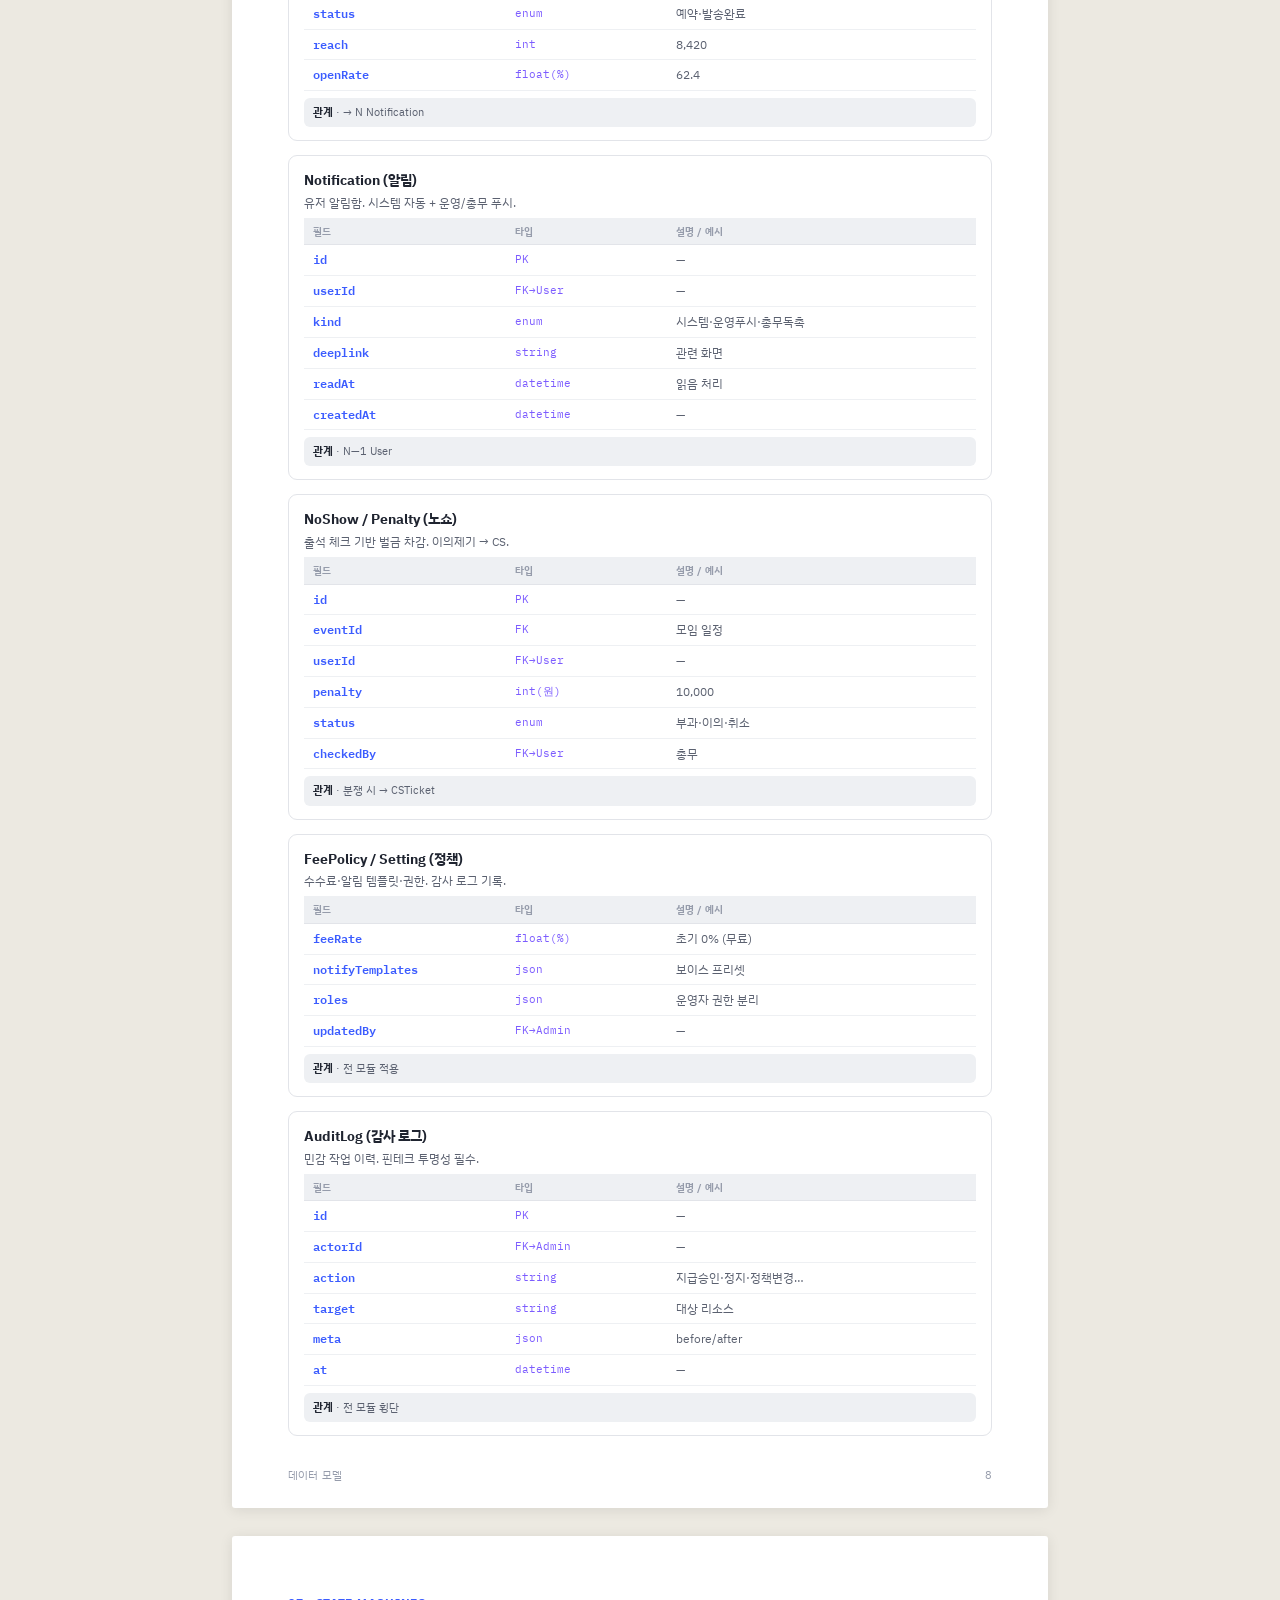
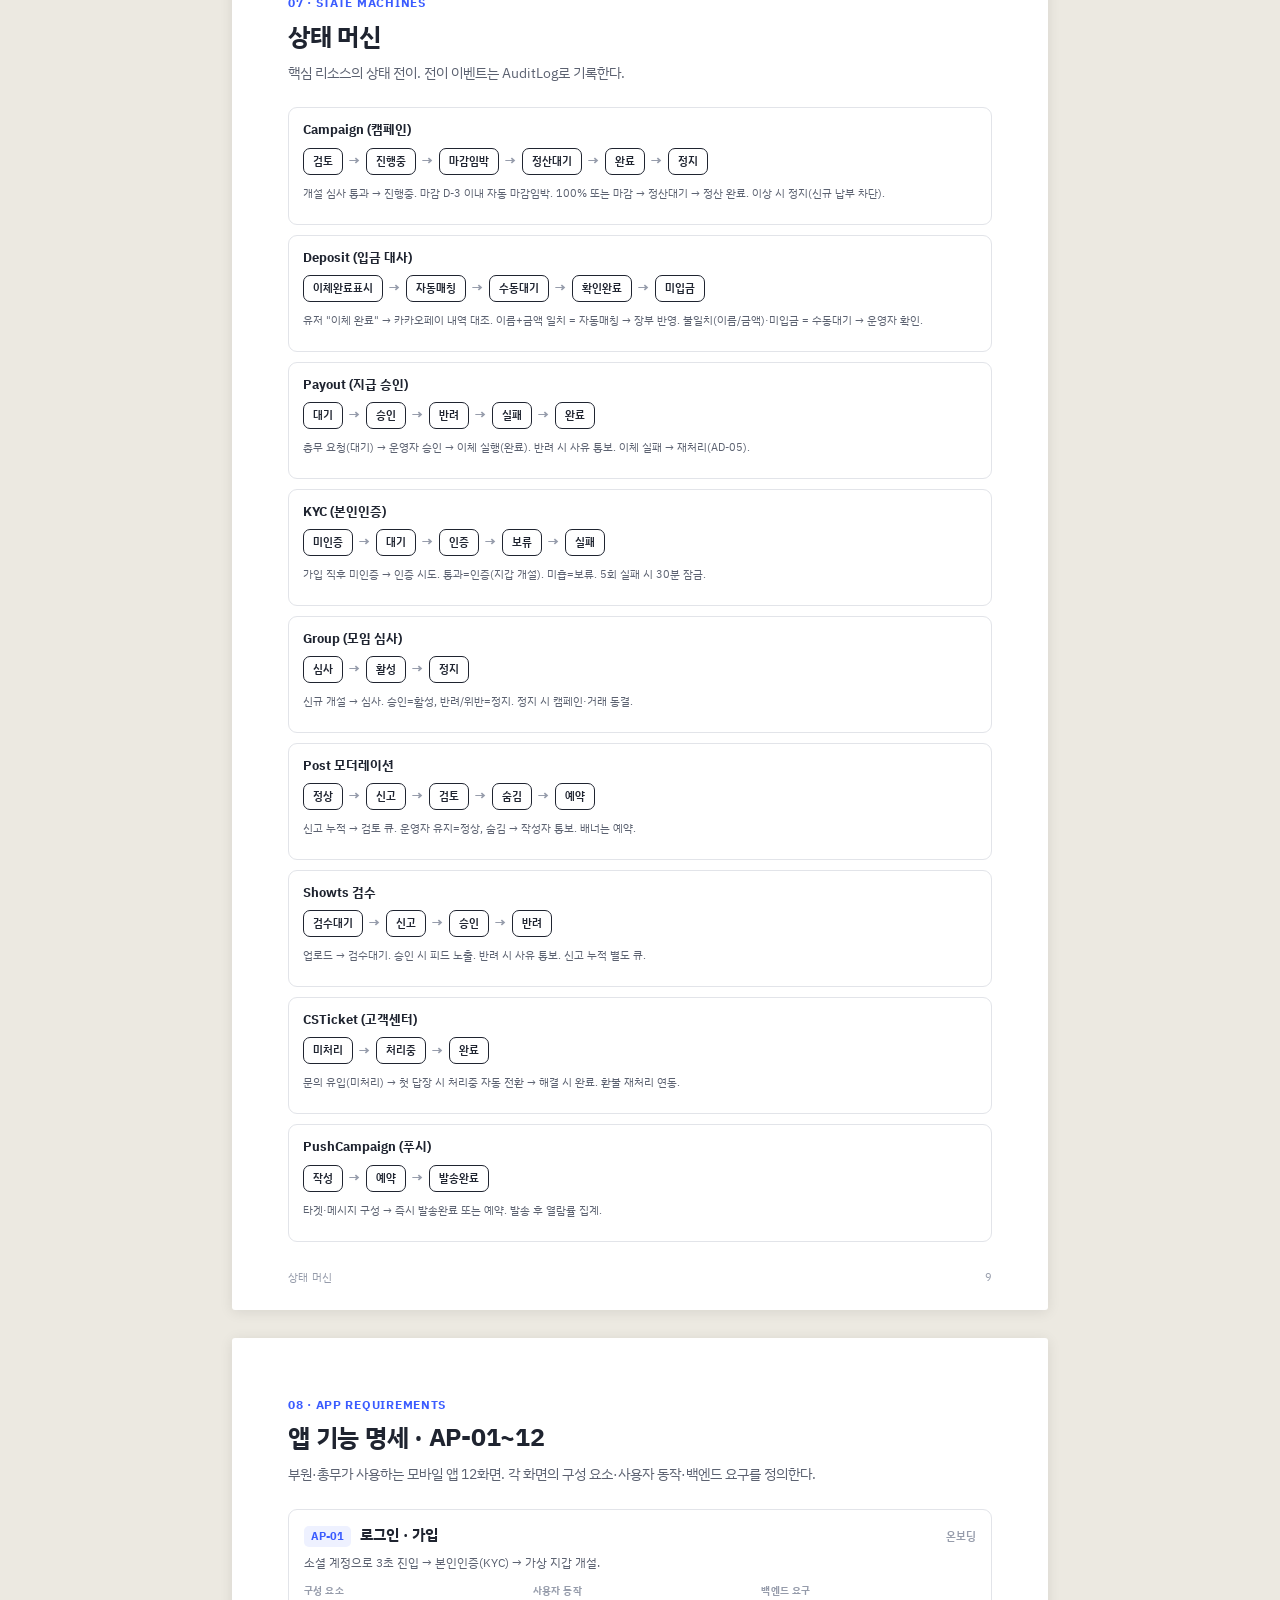
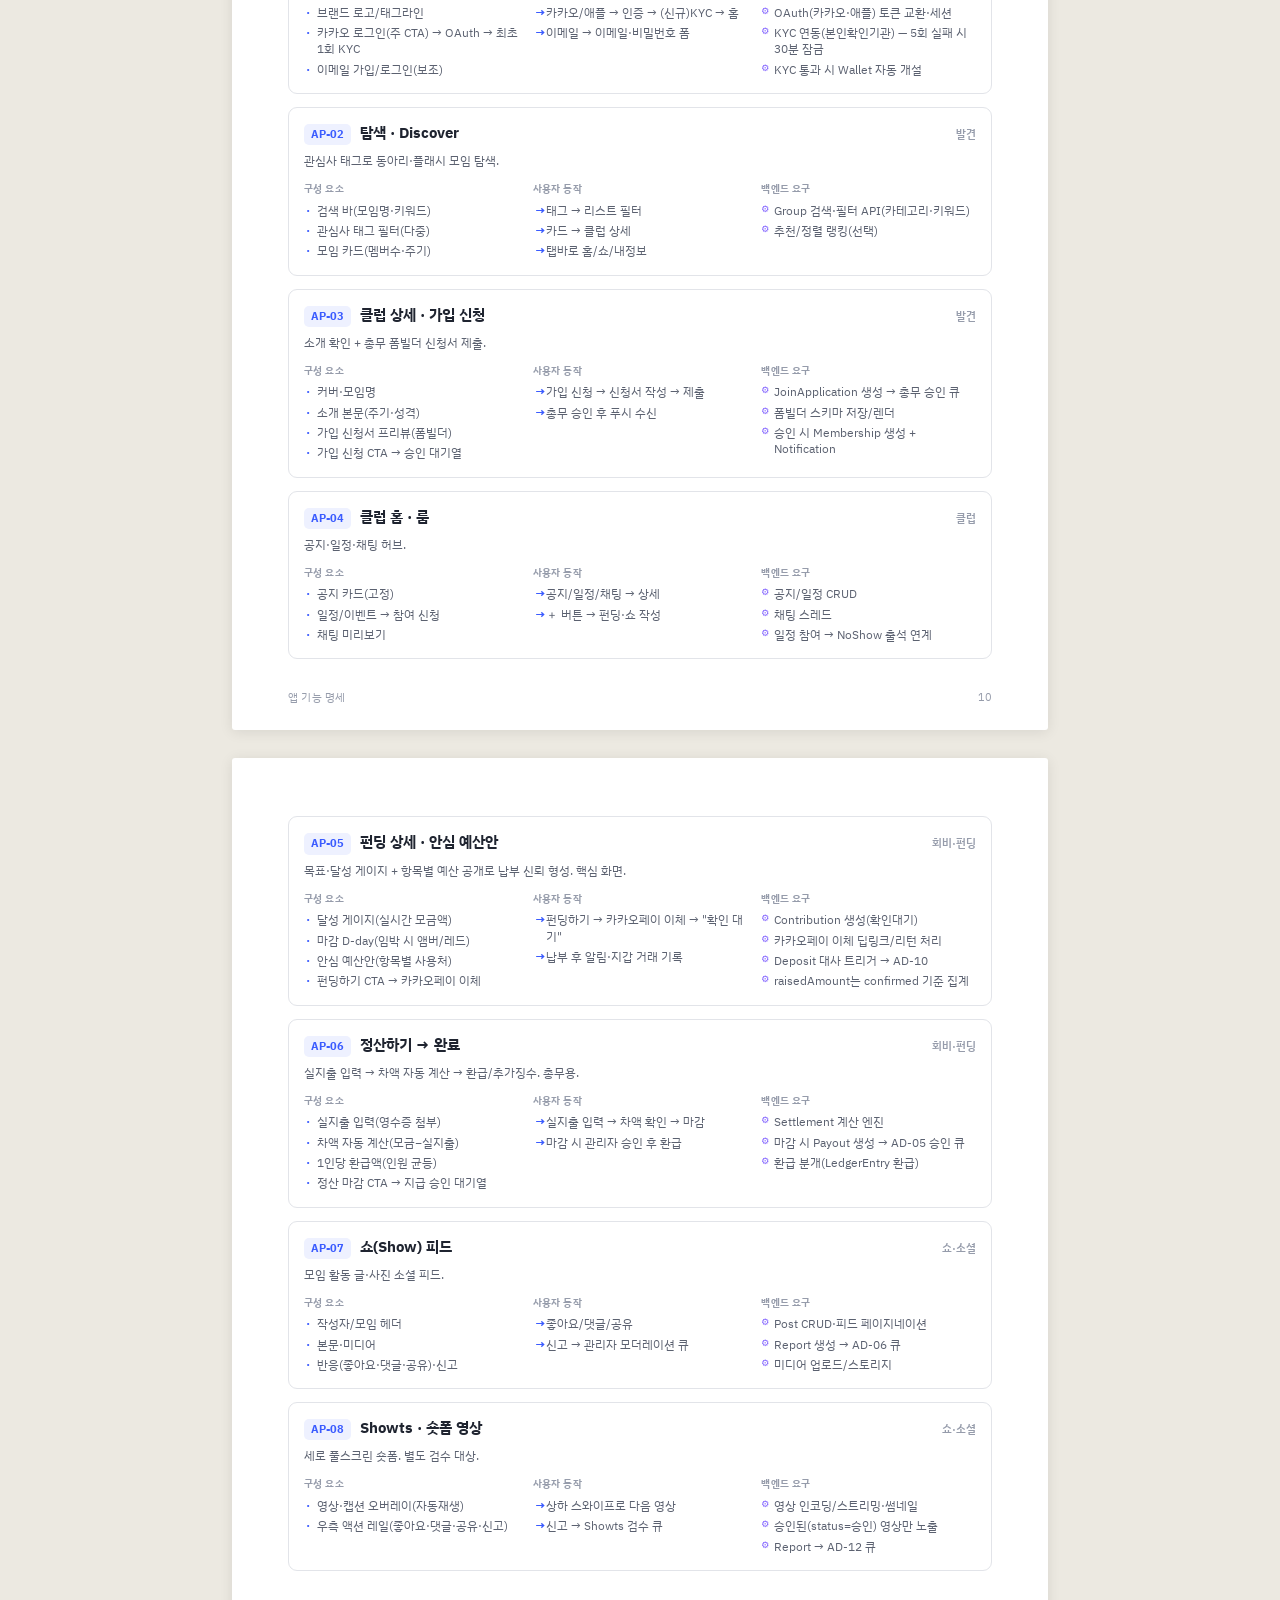
==== commit 3020c2fa: "docs(01): PRD 용어집을 에스크로로 정정 (포인트 에스크로·충전 대사·포인트 원장) 머니플로우 정본 변경 배너에 이어 용어 정의를 에스크로 모델로 전환. 본문(다이어그램·" ====
--- a/docs/01_PRD.html
+++ b/docs/01_PRD.html
@@ -126,10 +126,10 @@
 <div class="doc-h">01 · Document Overview</div><div class="doc-t">문서 개요 · 용어</div>
 <p class="doc-lead">본 PRD는 지금까지 확정된 모이쇼의 <b>디자인·기능을 빠짐없이 집약</b>해 백엔드 설계(데이터 모델·상태 전이·API)의 기준을 제공한다. 화면 스펙(와이어프레임), UI 킷(앱·어드민 목업), 디자인 시스템을 단일 소스로 통합했다.</p>
 <table><thead><tr><th style="width:20%">용어</th><th>정의</th></tr></thead><tbody>
-<tr><td><b>가상 장부(Virtual Ledger)</b></td><td>실제 은행 출금 없이 에스크로 통합계좌 내에서 유저/모임 잔액을 논리적으로 분개·표시하는 장부.</td></tr>
-<tr><td><b>에스크로 통합계좌</b></td><td>모이쇼가 운영하는 단일 보관계좌. 모든 입금/지급이 이 계좌를 거치며, 개별 잔액은 LedgerEntry 합으로 산출.</td></tr>
-<tr><td><b>안심 예산안</b></td><td>캠페인 모금액의 항목별 사용처를 사전 공개하는 신뢰 장치. 펀딩 상세(AP-05)의 핵심.</td></tr>
-<tr><td><b>입금 대사(Reconcile)</b></td><td>은행/PG 미연동 환경에서 카카오페이 이체 내역과 캠페인 납부를 대조해 확인하는 과정.</td></tr>
+<tr><td><b>포인트 원장(LedgerEntry)</b></td><td>모든 포인트 이동을 append-only로 분개. 유저/모임 잔액 = 분개 합으로 재계산 가능(가상 장부).</td></tr>
+<tr><td><b>포인트 에스크로</b></td><td>모임/차수 단위로 예치 포인트를 보관. 만남시각 락 → 전원 동의 → 총무 출금 → 반납·정산. 카카오페이는 충전·현금화 레일로만 사용.</td></tr>
+<tr><td><b>안심 예산안</b></td><td>모임 차수의 항목별 사용처를 사전 공개하는 신뢰 장치. 모임 상세(AP-05)의 핵심.</td></tr>
+<tr><td><b>충전 대사(Reconcile)</b></td><td>카카오페이 충전(webhook) 내역과 지갑 포인트 적립을 대조·점검(누락/불일치 보정). 차수 예치는 보유 포인트 차감.</td></tr>
 <tr><td><b>총무 vs 운영자</b></td><td>총무=모임 단위 운영(앱 내장 도구). 운영자=본사 플랫폼 운영(웹 어드민). 권한이 의도적으로 분리됨.</td></tr>
 </tbody></table>
 <div class="callout" style="border-left:4px solid #FF4B4B;background:#FFECEC"><b style="color:#C82424">⚠ 머니플로우 정본 변경 — 아래 결제 서술은 초기 설계(폐기)</b> · 이 PRD의 결제·정산 모델(에스크로 통합계좌 + 카카오페이 이체 + 운영자 입금 대사(AD-10) + 지급 승인, Campaign·Contribution·Payout)은 <b>초기 설계</b>다. 현재 정본은 <b>앱 포인트 기반 기간 제한형 에스크로</b> — 예치 → 락 → 전원 동의(CONSENT) → 총무 출금 → 증빙·반납 → 자동 정산 — 이며 <code>openapi.yaml §7·§8</code> + <code>05_포인트에스크로정산모델</code> 이 정본이다(거래 단위=차수, 회원 간 송금 없음, 포인트는 모임 정산 목적 외 사용 불가, 충전·출금 수수료 0%).</div>
